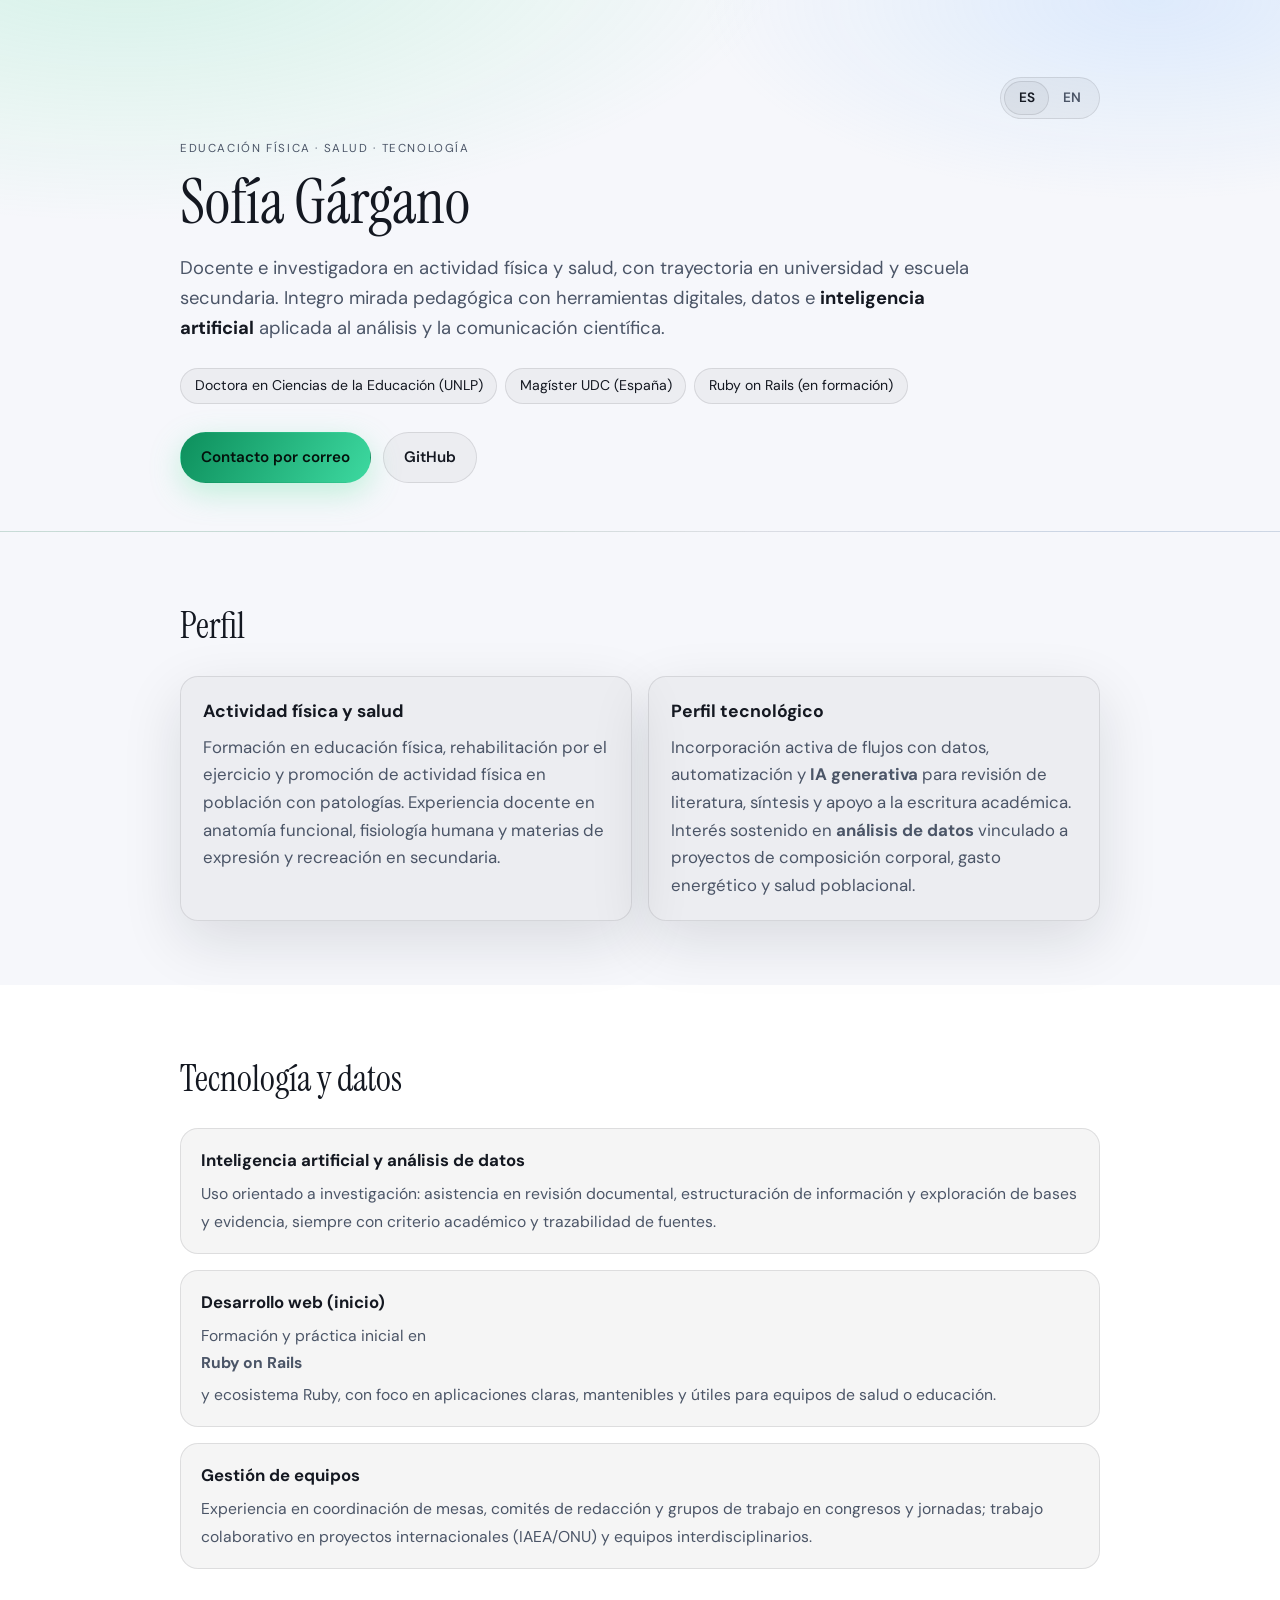
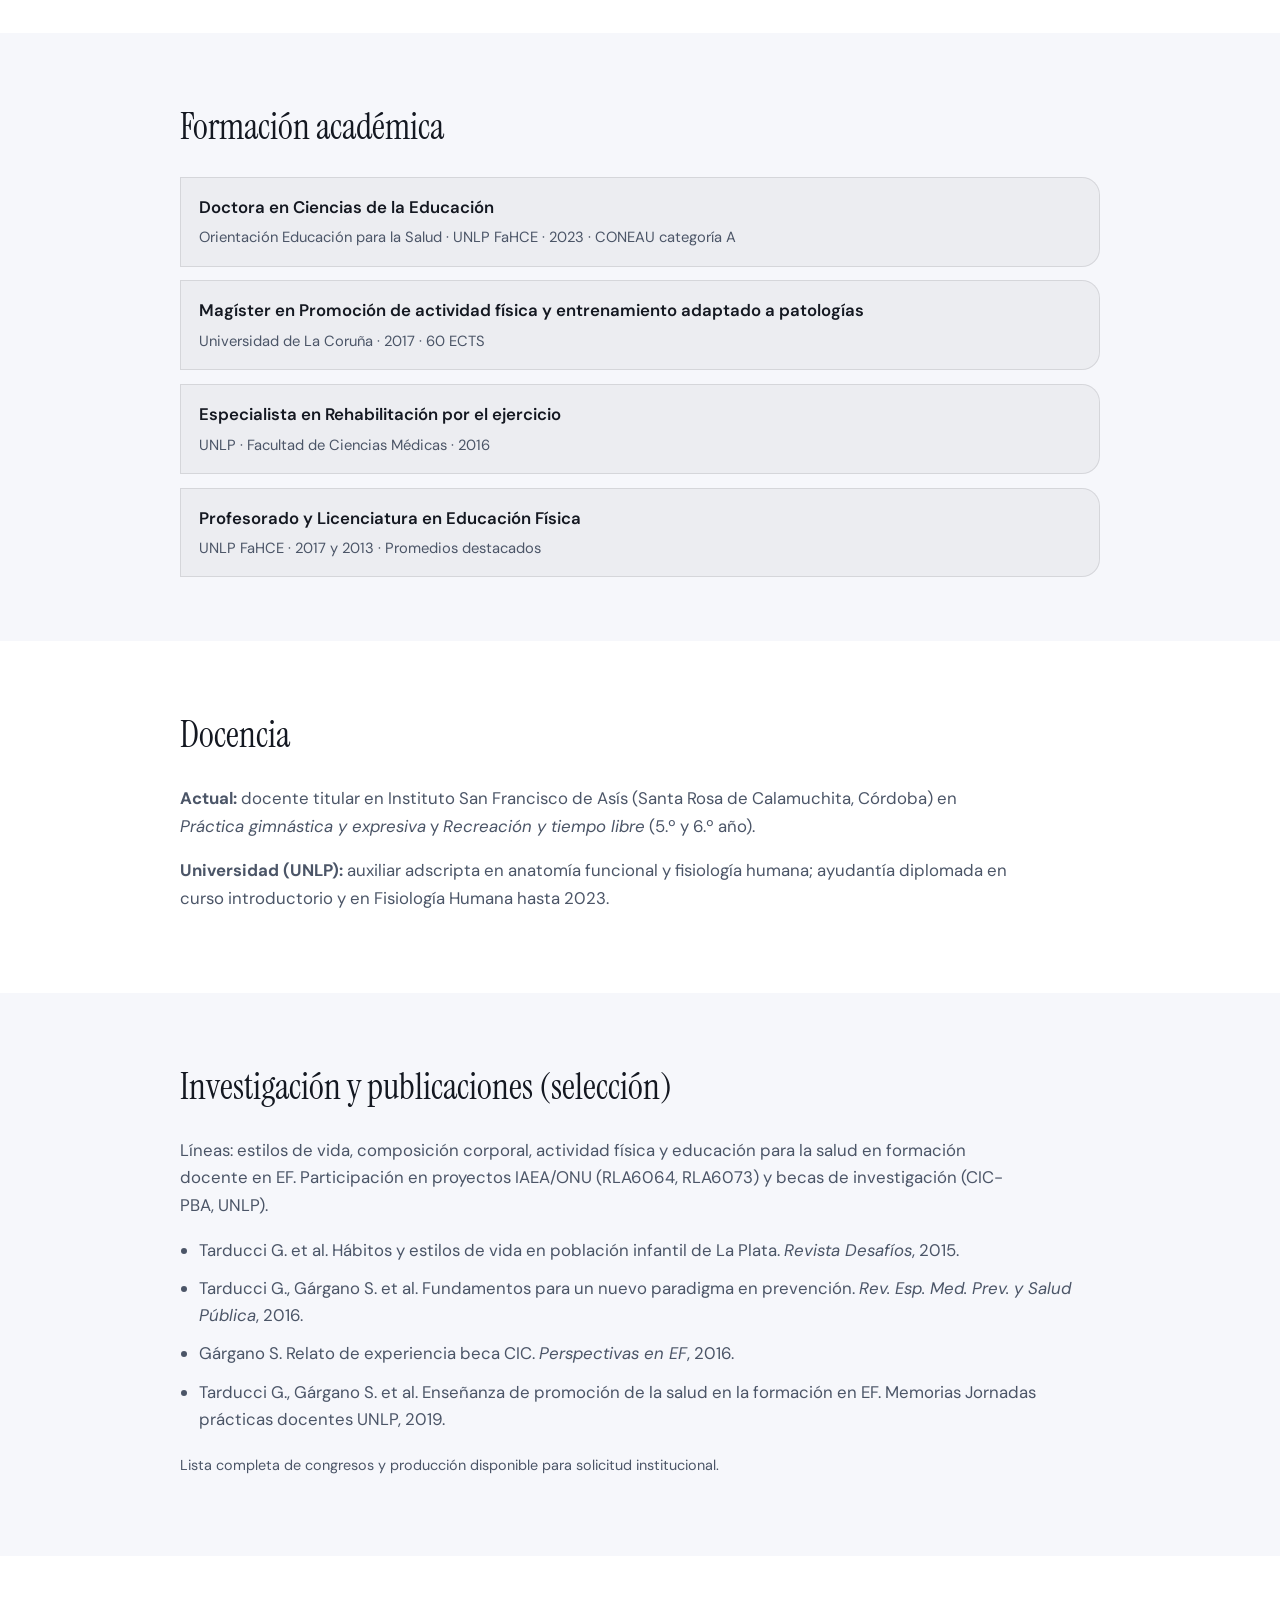
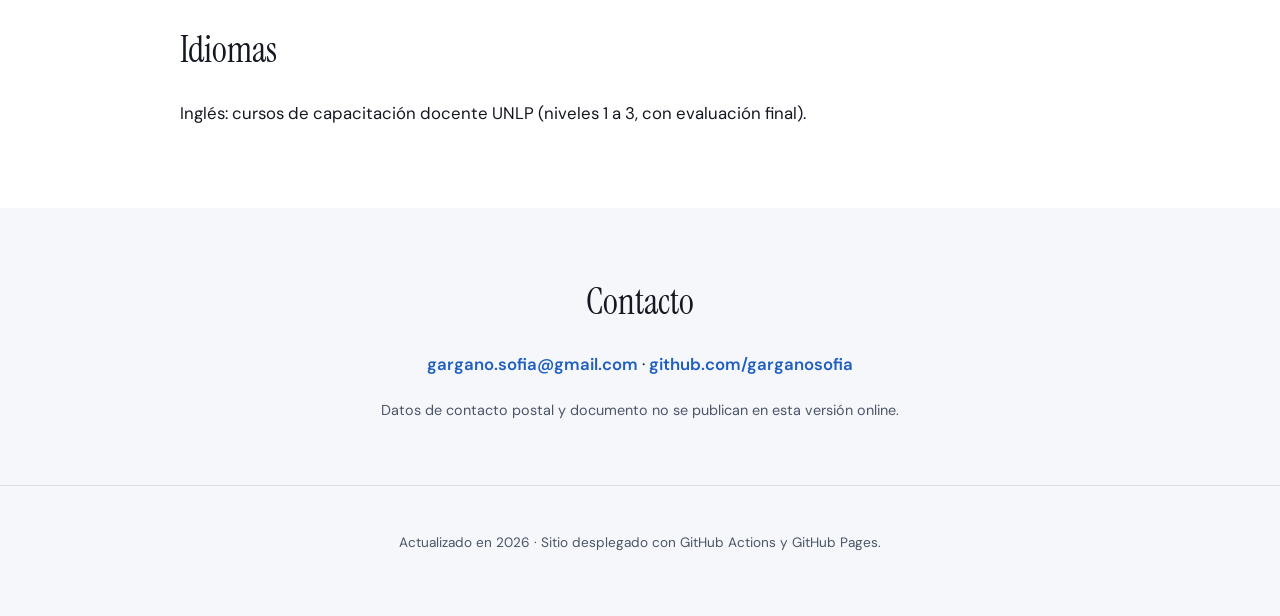
==== public/index.html @ da757313 "Add English page at /en/ and language switcher Made-with: Cursor" ====
<!DOCTYPE html>
<html lang="es">
<head>
  <meta charset="utf-8">
  <meta name="viewport" content="width=device-width, initial-scale=1">
  <meta name="description" content="Sofía Gárgano — Educación física, salud, investigación y perfil tecnológico.">
  <link rel="alternate" hreflang="es" href="https://garganosofia.github.io/sofia-gargano-cv/">
  <link rel="alternate" hreflang="en" href="https://garganosofia.github.io/sofia-gargano-cv/en/">
  <link rel="alternate" hreflang="x-default" href="https://garganosofia.github.io/sofia-gargano-cv/">
  <title>Sofía Gárgano | CV & perfil profesional</title>
  <link rel="preconnect" href="https://fonts.googleapis.com">
  <link rel="preconnect" href="https://fonts.gstatic.com" crossorigin>
  <link href="https://fonts.googleapis.com/css2?family=DM+Sans:ital,opsz,wght@0,9..40,400;0,9..40,500;0,9..40,600;0,9..40,700;1,9..40,400&family=Instrument+Serif:ital@0;1&display=swap" rel="stylesheet">
  <link rel="stylesheet" href="assets/styles.css">
</head>
<body>
  <a class="skip" href="#contenido">Ir al contenido</a>
  <header class="hero">
    <div class="hero__inner">
      <nav class="langnav" aria-label="Idioma">
        <ul class="langnav__list">
          <li><a href="./" aria-current="page">ES</a></li>
          <li><a href="en/" hreflang="en">EN</a></li>
        </ul>
      </nav>
      <p class="eyebrow">Educación física · Salud · Tecnología</p>
      <h1>Sofía Gárgano</h1>
      <p class="lede">
        Docente e investigadora en actividad física y salud, con trayectoria en universidad y escuela secundaria.
        Integro mirada pedagógica con herramientas digitales, datos e <strong>inteligencia artificial</strong> aplicada al análisis y la comunicación científica.
      </p>
      <ul class="chips">
        <li>Doctora en Ciencias de la Educación (UNLP)</li>
        <li>Magíster UDC (España)</li>
        <li>Ruby on Rails (en formación)</li>
      </ul>
      <div class="hero__actions">
        <a class="btn btn--primary" href="mailto:gargano.sofia@gmail.com">Contacto por correo</a>
        <a class="btn btn--ghost" href="https://github.com/garganosofia" rel="noopener noreferrer">GitHub</a>
      </div>
    </div>
  </header>

  <main id="contenido">
    <section class="section" aria-labelledby="perfil">
      <div class="section__inner">
        <h2 id="perfil">Perfil</h2>
        <div class="grid-2">
          <div class="card">
            <h3>Actividad física y salud</h3>
            <p>
              Formación en educación física, rehabilitación por el ejercicio y promoción de actividad física en población con patologías.
              Experiencia docente en anatomía funcional, fisiología humana y materias de expresión y recreación en secundaria.
            </p>
          </div>
          <div class="card">
            <h3>Perfil tecnológico</h3>
            <p>
              Incorporación activa de flujos con datos, automatización y <strong>IA generativa</strong> para revisión de literatura, síntesis y apoyo a la escritura académica.
              Interés sostenido en <strong>análisis de datos</strong> vinculado a proyectos de composición corporal, gasto energético y salud poblacional.
            </p>
          </div>
        </div>
      </div>
    </section>

    <section class="section section--alt" aria-labelledby="tech">
      <div class="section__inner">
        <h2 id="tech">Tecnología y datos</h2>
        <ul class="timeline">
          <li>
            <strong>Inteligencia artificial y análisis de datos</strong>
            <span>Uso orientado a investigación: asistencia en revisión documental, estructuración de información y exploración de bases y evidencia, siempre con criterio académico y trazabilidad de fuentes.</span>
          </li>
          <li>
            <strong>Desarrollo web (inicio)</strong>
            <span>Formación y práctica inicial en <strong>Ruby on Rails</strong> y ecosistema Ruby, con foco en aplicaciones claras, mantenibles y útiles para equipos de salud o educación.</span>
          </li>
          <li>
            <strong>Gestión de equipos</strong>
            <span>Experiencia en coordinación de mesas, comités de redacción y grupos de trabajo en congresos y jornadas; trabajo colaborativo en proyectos internacionales (IAEA/ONU) y equipos interdisciplinarios.</span>
          </li>
        </ul>
      </div>
    </section>

    <section class="section" aria-labelledby="formacion">
      <div class="section__inner">
        <h2 id="formacion">Formación académica</h2>
        <ol class="degrees">
          <li>
            <span class="degrees__title">Doctora en Ciencias de la Educación</span>
            <span class="degrees__meta">Orientación Educación para la Salud · UNLP FaHCE · 2023 · CONEAU categoría A</span>
          </li>
          <li>
            <span class="degrees__title">Magíster en Promoción de actividad física y entrenamiento adaptado a patologías</span>
            <span class="degrees__meta">Universidad de La Coruña · 2017 · 60 ECTS</span>
          </li>
          <li>
            <span class="degrees__title">Especialista en Rehabilitación por el ejercicio</span>
            <span class="degrees__meta">UNLP · Facultad de Ciencias Médicas · 2016</span>
          </li>
          <li>
            <span class="degrees__title">Profesorado y Licenciatura en Educación Física</span>
            <span class="degrees__meta">UNLP FaHCE · 2017 y 2013 · Promedios destacados</span>
          </li>
        </ol>
      </div>
    </section>

    <section class="section section--alt" aria-labelledby="docencia">
      <div class="section__inner">
        <h2 id="docencia">Docencia</h2>
        <p class="intro">
          <strong>Actual:</strong> docente titular en Instituto San Francisco de Asís (Santa Rosa de Calamuchita, Córdoba) en
          <em>Práctica gimnástica y expresiva</em> y <em>Recreación y tiempo libre</em> (5.º y 6.º año).
        </p>
        <p class="intro">
          <strong>Universidad (UNLP):</strong> auxiliar adscripta en anatomía funcional y fisiología humana; ayudantía diplomada en curso introductorio y en Fisiología Humana hasta 2023.
        </p>
      </div>
    </section>

    <section class="section" aria-labelledby="investigacion">
      <div class="section__inner">
        <h2 id="investigacion">Investigación y publicaciones (selección)</h2>
        <p class="intro">
          Líneas: estilos de vida, composición corporal, actividad física y educación para la salud en formación docente en EF.
          Participación en proyectos IAEA/ONU (RLA6064, RLA6073) y becas de investigación (CIC-PBA, UNLP).
        </p>
        <ul class="pubs">
          <li>Tarducci G. et al. Hábitos y estilos de vida en población infantil de La Plata. <em>Revista Desafíos</em>, 2015.</li>
          <li>Tarducci G., Gárgano S. et al. Fundamentos para un nuevo paradigma en prevención. <em>Rev. Esp. Med. Prev. y Salud Pública</em>, 2016.</li>
          <li>Gárgano S. Relato de experiencia beca CIC. <em>Perspectivas en EF</em>, 2016.</li>
          <li>Tarducci G., Gárgano S. et al. Enseñanza de promoción de la salud en la formación en EF. Memorias Jornadas prácticas docentes UNLP, 2019.</li>
        </ul>
        <p class="note">Lista completa de congresos y producción disponible para solicitud institucional.</p>
      </div>
    </section>

    <section class="section section--alt" aria-labelledby="idiomas">
      <div class="section__inner">
        <h2 id="idiomas">Idiomas</h2>
        <p>Inglés: cursos de capacitación docente UNLP (niveles 1 a 3, con evaluación final).</p>
      </div>
    </section>

    <section class="section section--contact" aria-labelledby="contacto">
      <div class="section__inner">
        <h2 id="contacto">Contacto</h2>
        <p>
          <a href="mailto:gargano.sofia@gmail.com">gargano.sofia@gmail.com</a>
          ·
          <a href="https://github.com/garganosofia" rel="noopener noreferrer">github.com/garganosofia</a>
        </p>
        <p class="note">Datos de contacto postal y documento no se publican en esta versión online.</p>
      </div>
    </section>
  </main>

  <footer class="footer">
    <p>Actualizado en 2026 · Sitio desplegado con GitHub Actions y GitHub Pages.</p>
  </footer>
</body>
</html>
---- public/assets/styles.css ----
:root {
  color-scheme: light dark;
  --bg: #0c0f14;
  --bg-alt: #121722;
  --surface: rgba(255, 255, 255, 0.06);
  --text: #e8ecf1;
  --muted: #a7b0bf;
  --accent: #5ee1a0;
  --accent-2: #7ab8ff;
  --border: rgba(255, 255, 255, 0.12);
  --shadow: 0 24px 80px rgba(0, 0, 0, 0.45);
  --radius: 18px;
  --max: 920px;
  font-family: "DM Sans", system-ui, sans-serif;
}

@media (prefers-color-scheme: light) {
  :root {
    --bg: #f6f7fb;
    --bg-alt: #ffffff;
    --surface: rgba(12, 15, 20, 0.04);
    --text: #141821;
    --muted: #4b5567;
    --accent: #0d8f5c;
    --accent-2: #1f5fbf;
    --border: rgba(12, 15, 20, 0.1);
    --shadow: 0 20px 60px rgba(20, 24, 33, 0.12);
  }
}

*,
*::before,
*::after {
  box-sizing: border-box;
}

body {
  margin: 0;
  background: var(--bg);
  color: var(--text);
  line-height: 1.65;
  font-size: 1.05rem;
}

.skip {
  position: absolute;
  left: -9999px;
  top: auto;
}

.skip:focus {
  left: 16px;
  top: 16px;
  padding: 8px 12px;
  background: var(--accent-2);
  color: #fff;
  border-radius: 8px;
  z-index: 10;
}

.hero {
  padding: clamp(2.5rem, 6vw, 5rem) 1.5rem 3rem;
  background:
    radial-gradient(1200px 500px at 10% -10%, rgba(94, 225, 160, 0.22), transparent 55%),
    radial-gradient(900px 400px at 90% 0%, rgba(122, 184, 255, 0.2), transparent 50%),
    var(--bg);
  border-bottom: 1px solid var(--border);
}

.hero__inner {
  max-width: var(--max);
  margin: 0 auto;
}

.langnav {
  display: flex;
  justify-content: flex-end;
  margin-bottom: 1.25rem;
}

.langnav__list {
  display: inline-flex;
  gap: 0;
  margin: 0;
  padding: 0.2rem;
  list-style: none;
  border-radius: 999px;
  border: 1px solid var(--border);
  background: var(--surface);
}

.langnav__list a {
  display: inline-block;
  padding: 0.35rem 0.9rem;
  border-radius: 999px;
  font-size: 0.85rem;
  font-weight: 600;
  text-decoration: none;
  color: var(--muted);
}

.langnav__list a[aria-current="page"] {
  background: var(--surface);
  color: var(--text);
  box-shadow: inset 0 0 0 1px var(--border);
}

.langnav__list a:hover {
  color: var(--text);
}

.eyebrow {
  text-transform: uppercase;
  letter-spacing: 0.14em;
  font-size: 0.72rem;
  color: var(--muted);
  margin: 0 0 0.75rem;
}

h1 {
  font-family: "Instrument Serif", Georgia, serif;
  font-size: clamp(2.6rem, 6vw, 3.8rem);
  font-weight: 400;
  margin: 0 0 1rem;
  line-height: 1.1;
}

.lede {
  font-size: 1.15rem;
  max-width: 62ch;
  color: var(--muted);
  margin: 0 0 1.5rem;
}

.lede strong {
  color: var(--text);
}

.chips {
  display: flex;
  flex-wrap: wrap;
  gap: 0.5rem;
  padding: 0;
  margin: 0 0 1.75rem;
  list-style: none;
}

.chips li {
  padding: 0.35rem 0.85rem;
  border-radius: 999px;
  border: 1px solid var(--border);
  background: var(--surface);
  font-size: 0.88rem;
}

.hero__actions {
  display: flex;
  flex-wrap: wrap;
  gap: 0.75rem;
}

.btn {
  display: inline-flex;
  align-items: center;
  justify-content: center;
  padding: 0.75rem 1.25rem;
  border-radius: 999px;
  font-weight: 600;
  text-decoration: none;
  font-size: 0.95rem;
  border: 1px solid transparent;
  transition: transform 0.15s ease, box-shadow 0.15s ease, background 0.15s ease;
}

.btn--primary {
  background: linear-gradient(120deg, var(--accent), #3dd9a0);
  color: #04120c;
  box-shadow: 0 10px 30px rgba(94, 225, 160, 0.35);
}

.btn--ghost {
  border-color: var(--border);
  color: var(--text);
  background: var(--surface);
}

.btn:hover {
  transform: translateY(-1px);
}

.section {
  padding: clamp(2.5rem, 5vw, 4rem) 1.5rem;
}

.section--alt {
  background: var(--bg-alt);
}

.section__inner {
  max-width: var(--max);
  margin: 0 auto;
}

.section--contact {
  text-align: center;
  padding-bottom: 3rem;
}

h2 {
  font-family: "Instrument Serif", Georgia, serif;
  font-weight: 400;
  font-size: clamp(1.75rem, 3vw, 2.25rem);
  margin: 0 0 1.25rem;
}

h3 {
  margin: 0 0 0.5rem;
  font-size: 1.1rem;
}

.grid-2 {
  display: grid;
  gap: 1rem;
}

@media (min-width: 720px) {
  .grid-2 {
    grid-template-columns: 1fr 1fr;
  }
}

.card {
  padding: 1.25rem 1.35rem;
  border-radius: var(--radius);
  border: 1px solid var(--border);
  background: var(--surface);
  box-shadow: var(--shadow);
}

.card p {
  margin: 0;
  color: var(--muted);
}

.timeline {
  list-style: none;
  padding: 0;
  margin: 0;
  display: grid;
  gap: 1rem;
}

.timeline li {
  padding: 1.1rem 1.25rem;
  border-radius: var(--radius);
  border: 1px solid var(--border);
  background: var(--surface);
}

.timeline strong {
  display: block;
  margin-bottom: 0.35rem;
}

.timeline span {
  color: var(--muted);
  font-size: 0.98rem;
}

.degrees {
  list-style: none;
  padding: 0;
  margin: 0;
  display: grid;
  gap: 0.85rem;
}

.degrees li {
  padding: 1rem 1.1rem;
  border-left: 3px solid var(--accent);
  border-radius: 0 var(--radius) var(--radius) 0;
  background: var(--surface);
  border: 1px solid var(--border);
}

.degrees__title {
  display: block;
  font-weight: 600;
}

.degrees__meta {
  display: block;
  color: var(--muted);
  font-size: 0.92rem;
  margin-top: 0.25rem;
}

.intro {
  color: var(--muted);
  max-width: 70ch;
}

.pubs {
  margin: 1rem 0 0;
  padding-left: 1.2rem;
  color: var(--muted);
}

.pubs li {
  margin-bottom: 0.65rem;
}

.note {
  font-size: 0.9rem;
  color: var(--muted);
  margin-top: 1.25rem;
}

.section--contact a {
  color: var(--accent-2);
  text-decoration: none;
  font-weight: 600;
}

.section--contact a:hover {
  text-decoration: underline;
}

.footer {
  padding: 2rem 1.5rem 3rem;
  text-align: center;
  font-size: 0.85rem;
  color: var(--muted);
  border-top: 1px solid var(--border);
}
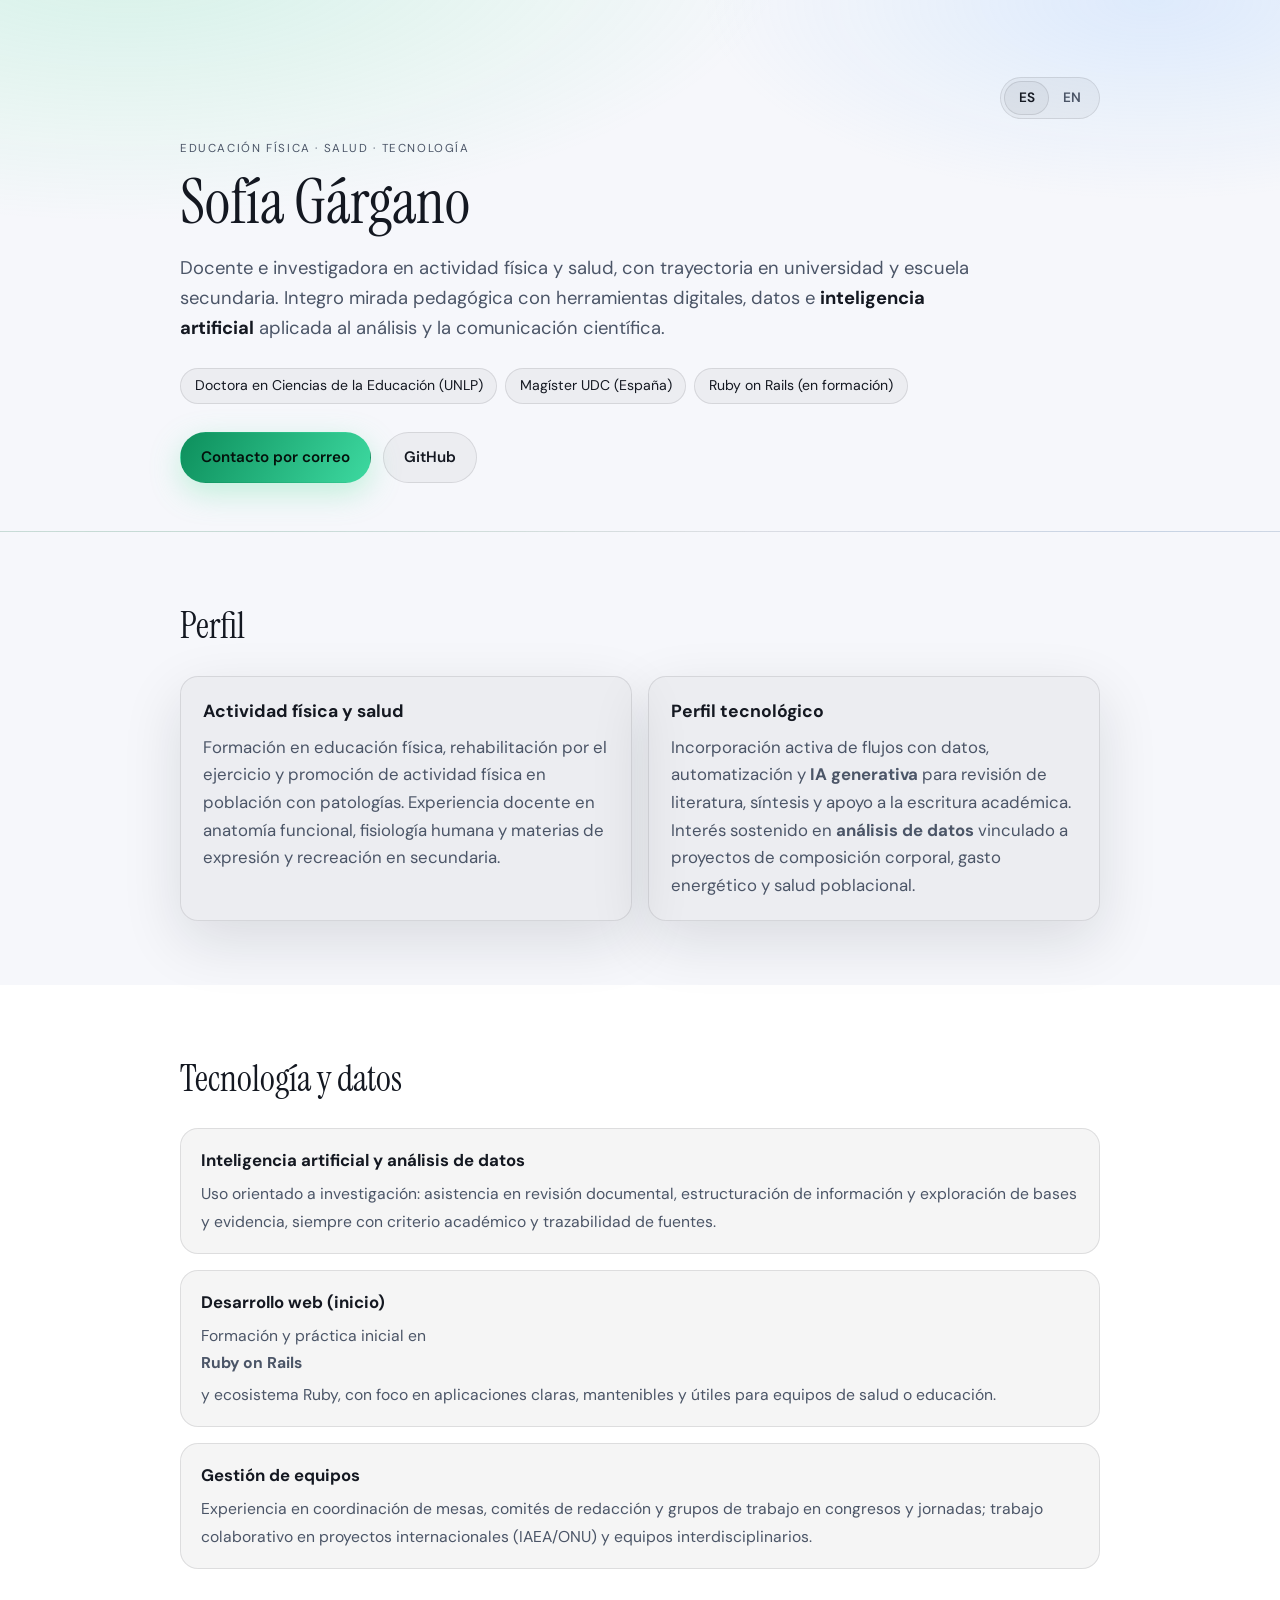
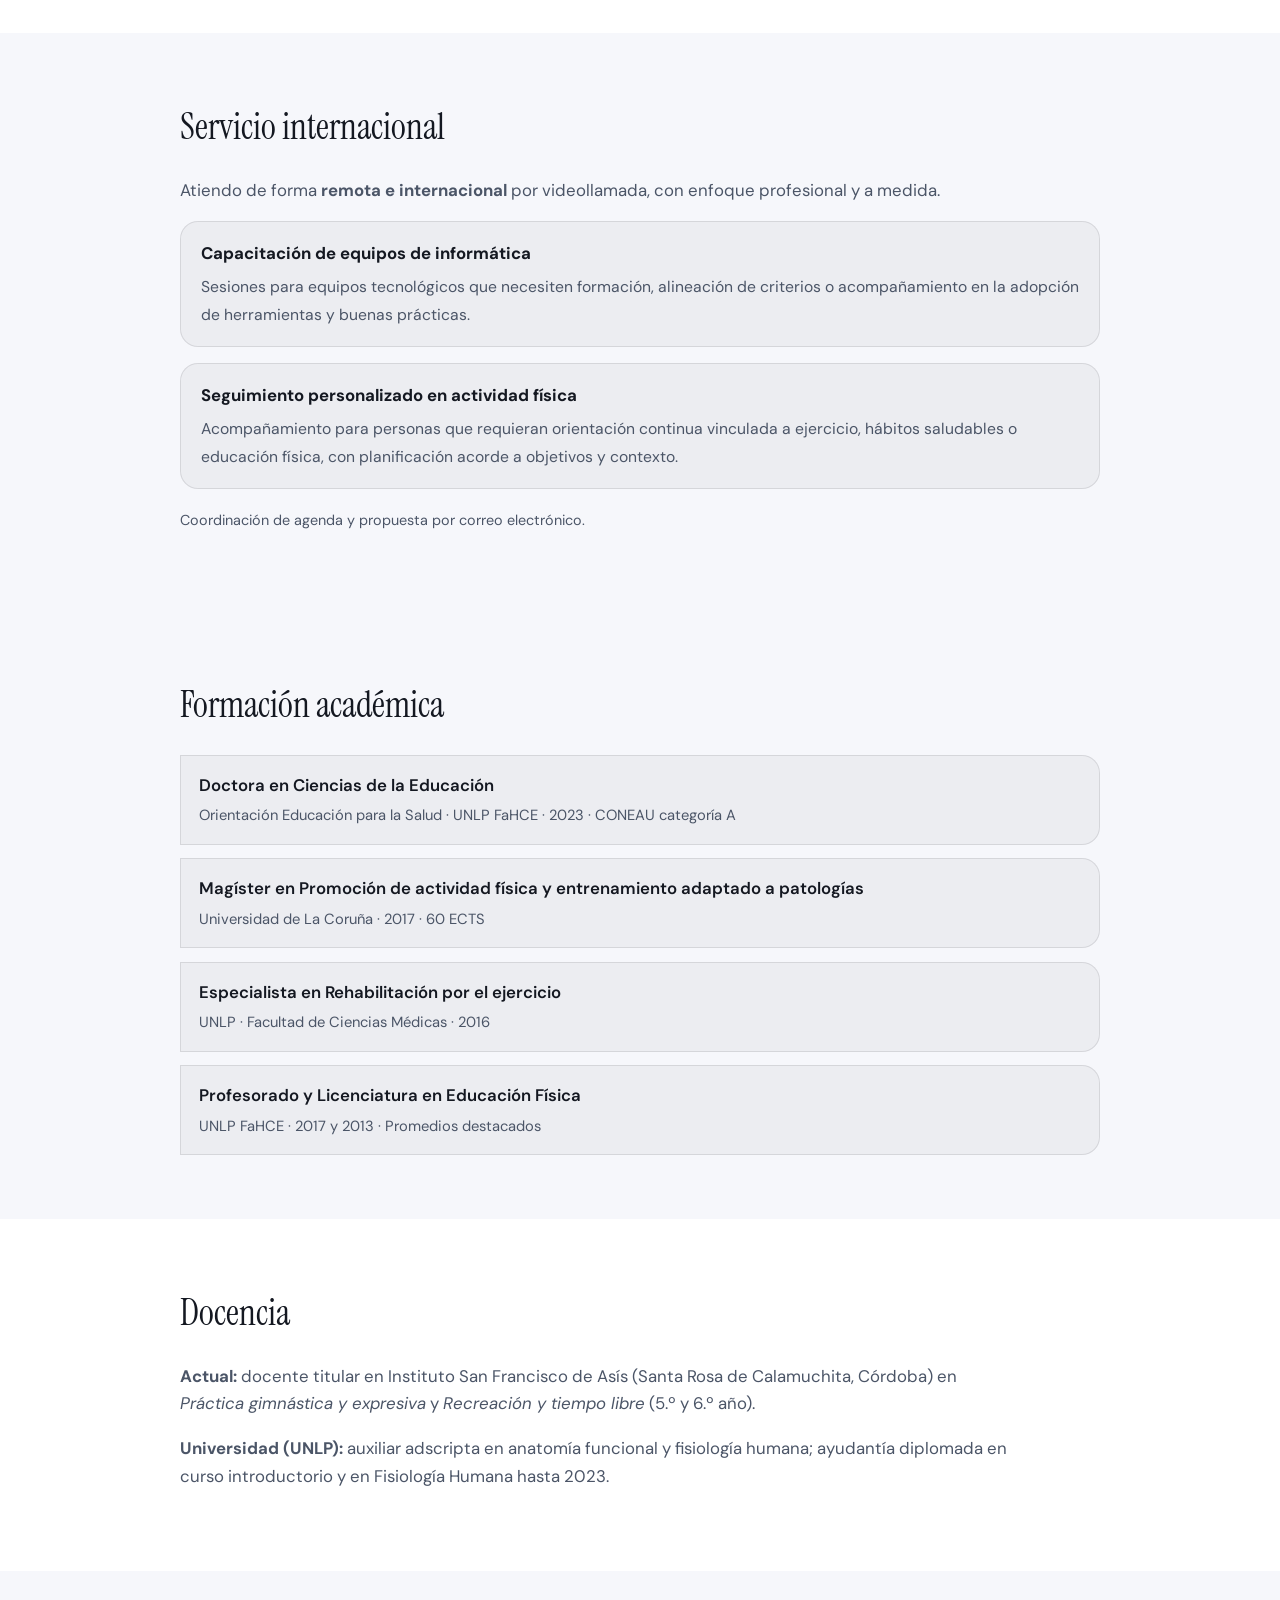
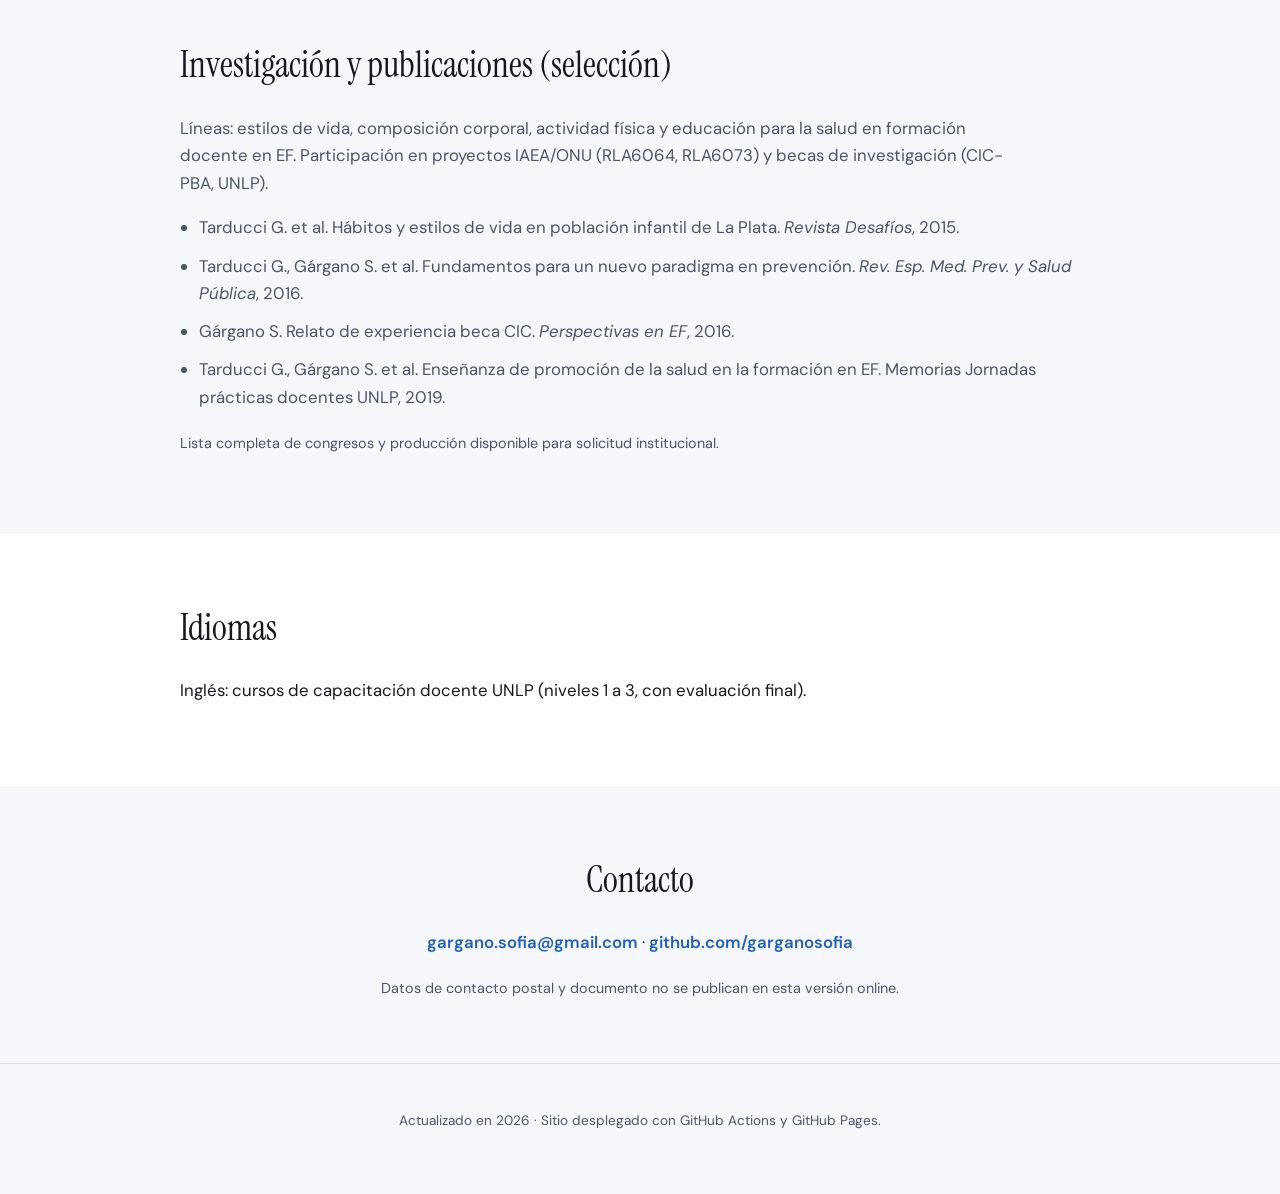
==== commit 5f3b41f0: "Add international video-call services for IT teams and physical activity Made-with: Cursor" ====
--- a/public/index.html
+++ b/public/index.html
@@ -84,6 +84,26 @@
       </div>
     </section>
 
+    <section class="section" aria-labelledby="servicios">
+      <div class="section__inner">
+        <h2 id="servicios">Servicio internacional</h2>
+        <p class="intro">
+          Atiendo de forma <strong>remota e internacional</strong> por videollamada, con enfoque profesional y a medida.
+        </p>
+        <ul class="timeline">
+          <li>
+            <strong>Capacitación de equipos de informática</strong>
+            <span>Sesiones para equipos tecnológicos que necesiten formación, alineación de criterios o acompañamiento en la adopción de herramientas y buenas prácticas.</span>
+          </li>
+          <li>
+            <strong>Seguimiento personalizado en actividad física</strong>
+            <span>Acompañamiento para personas que requieran orientación continua vinculada a ejercicio, hábitos saludables o educación física, con planificación acorde a objetivos y contexto.</span>
+          </li>
+        </ul>
+        <p class="note">Coordinación de agenda y propuesta por correo electrónico.</p>
+      </div>
+    </section>
+
     <section class="section" aria-labelledby="formacion">
       <div class="section__inner">
         <h2 id="formacion">Formación académica</h2>
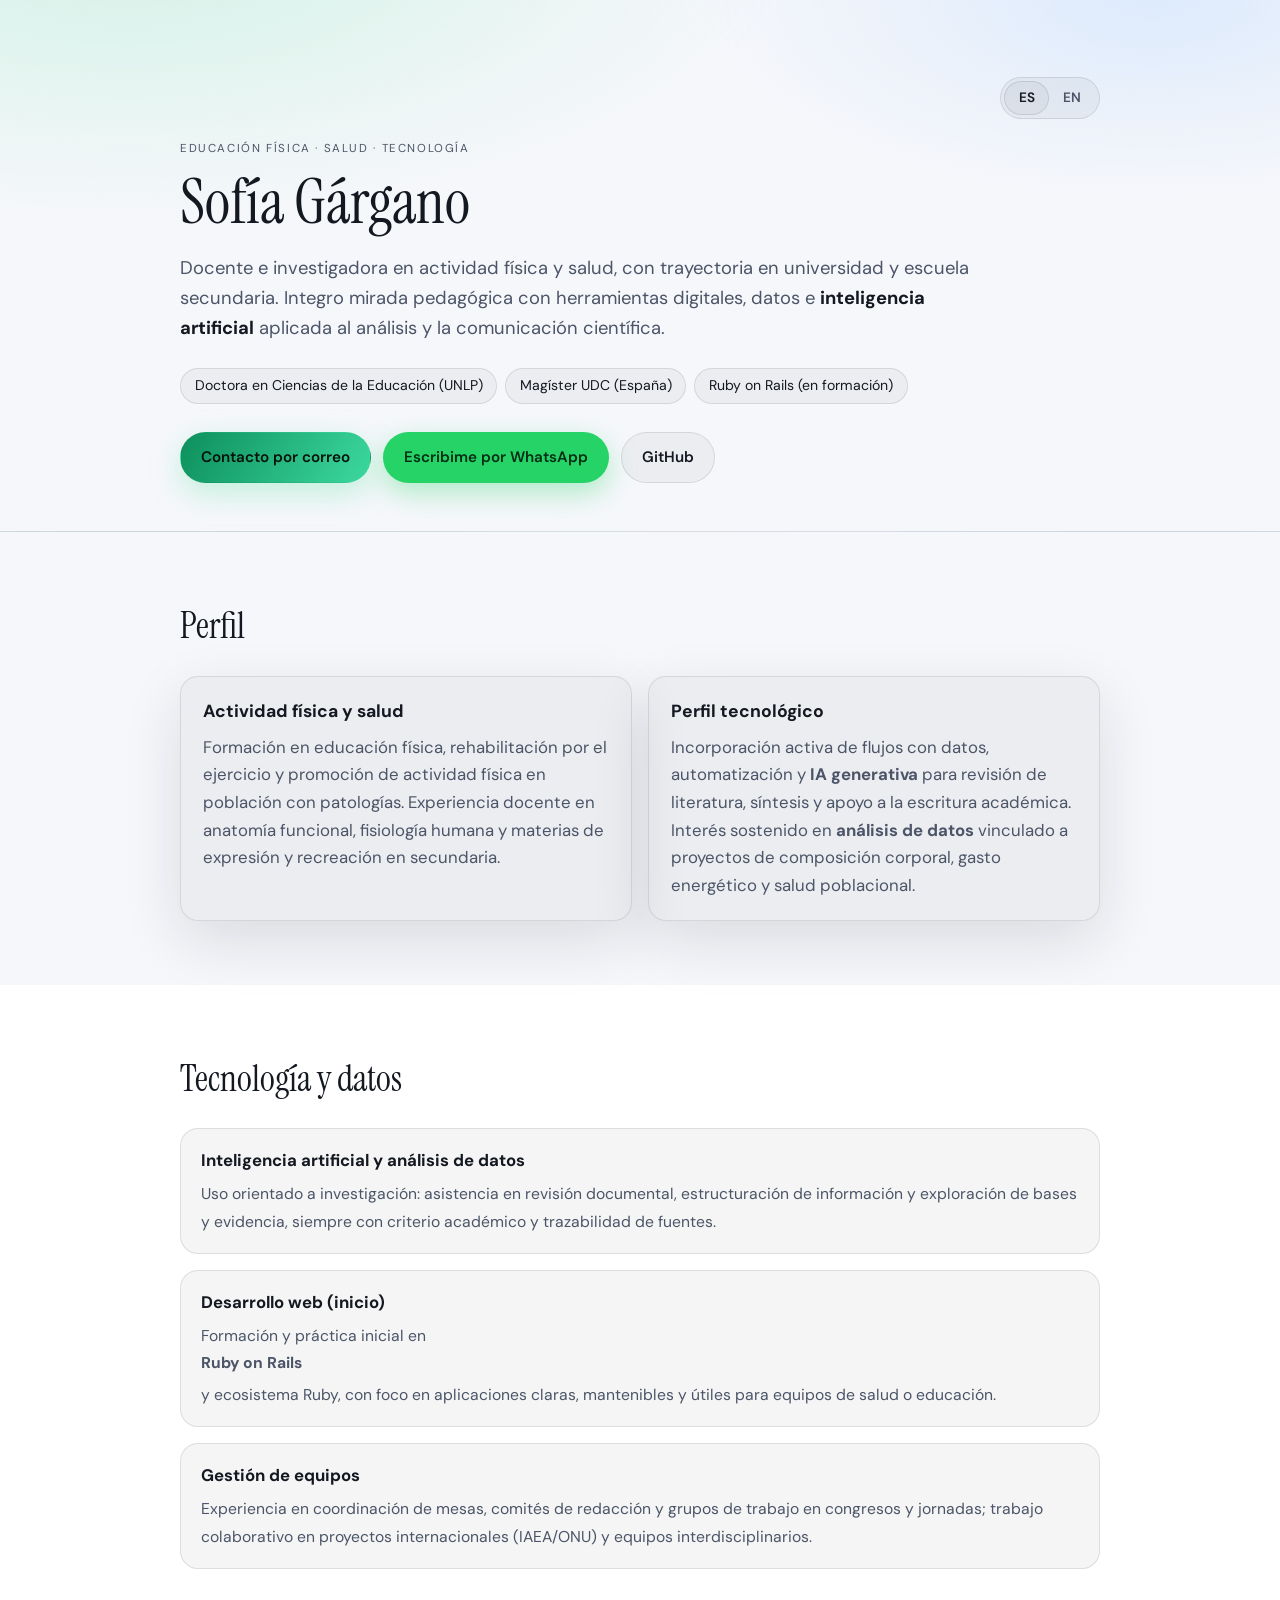
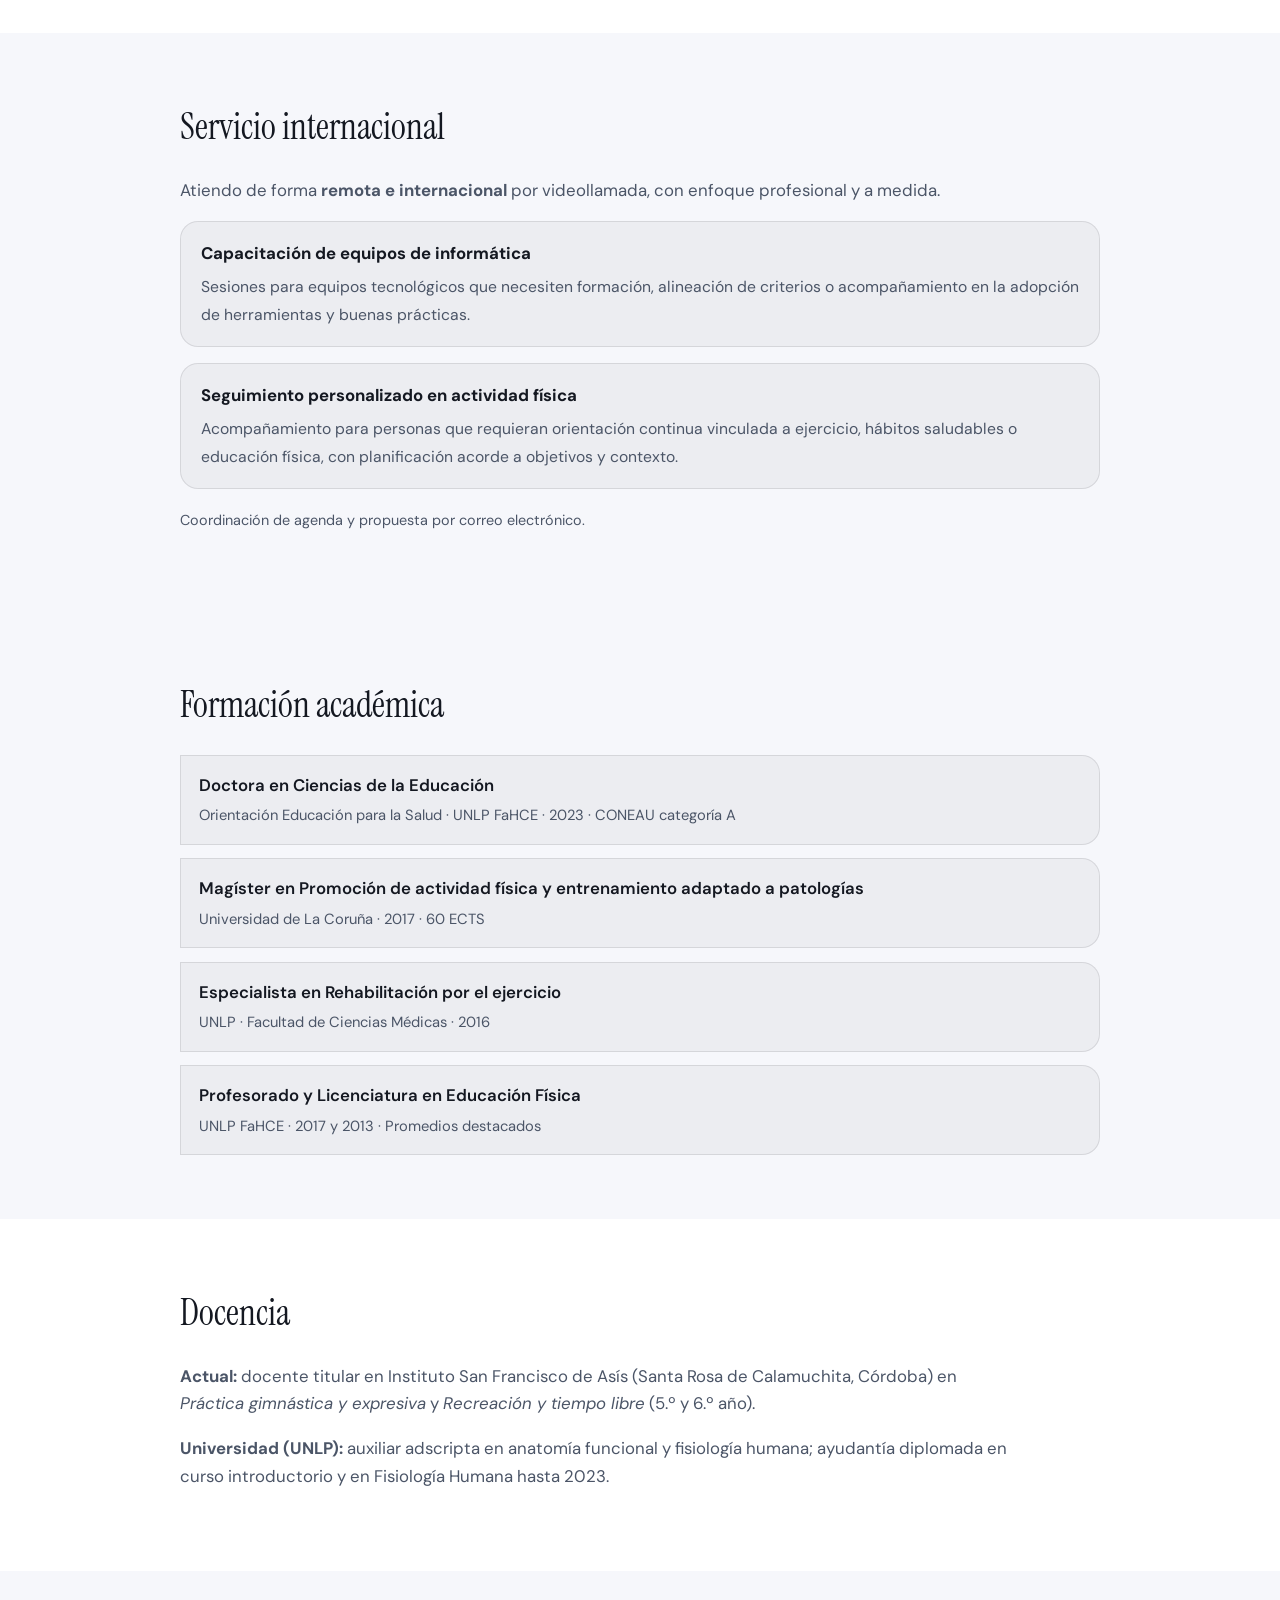
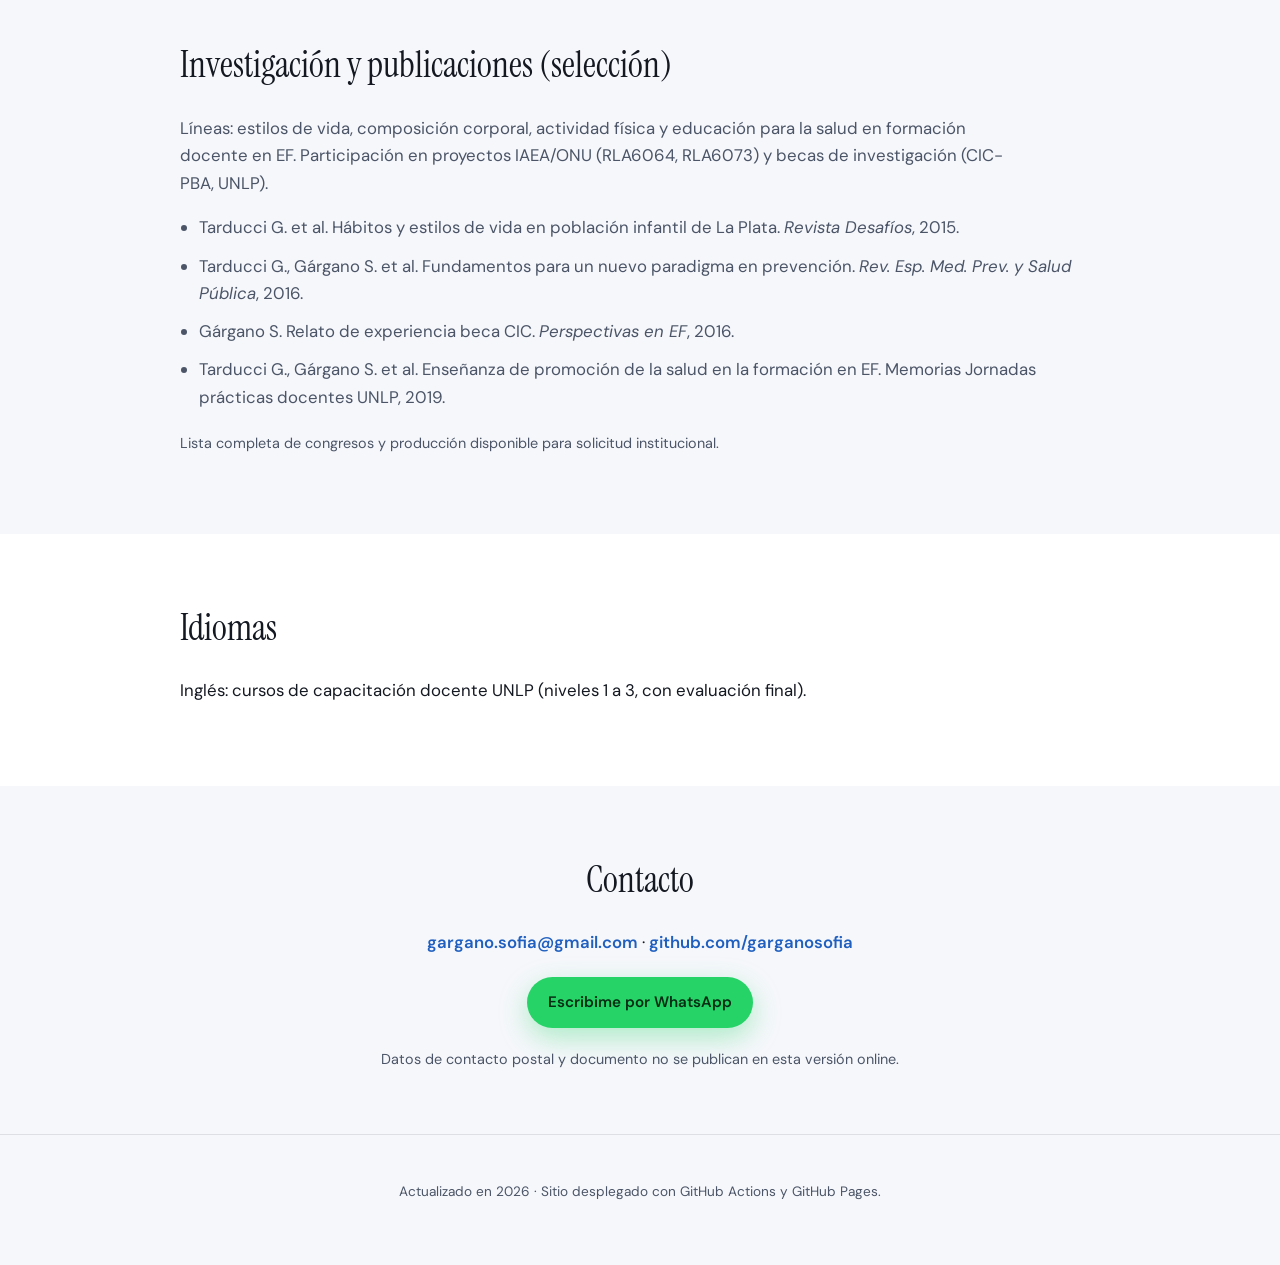
==== commit 69a56279: "Add WhatsApp contact buttons with prefilled message Made-with: Cursor" ====
--- a/public/index.html
+++ b/public/index.html
@@ -36,6 +36,7 @@
       </ul>
       <div class="hero__actions">
         <a class="btn btn--primary" href="mailto:gargano.sofia@gmail.com">Contacto por correo</a>
+        <a class="btn btn--whatsapp" href="https://wa.me/5492215571566?text=Hola%20Sof%C3%ADa%2C%20te%20escribo%20desde%20tu%20sitio%20web." rel="noopener noreferrer" target="_blank">Escribime por WhatsApp</a>
         <a class="btn btn--ghost" href="https://github.com/garganosofia" rel="noopener noreferrer">GitHub</a>
       </div>
     </div>
@@ -173,6 +174,9 @@
           ·
           <a href="https://github.com/garganosofia" rel="noopener noreferrer">github.com/garganosofia</a>
         </p>
+        <div class="contact-actions">
+          <a class="btn btn--whatsapp" href="https://wa.me/5492215571566?text=Hola%20Sof%C3%ADa%2C%20te%20escribo%20desde%20tu%20sitio%20web." rel="noopener noreferrer" target="_blank">Escribime por WhatsApp</a>
+        </div>
         <p class="note">Datos de contacto postal y documento no se publican en esta versión online.</p>
       </div>
     </section>
--- a/public/assets/styles.css
+++ b/public/assets/styles.css
@@ -184,6 +184,16 @@
   background: var(--surface);
 }
 
+.btn--whatsapp {
+  background: #25d366;
+  color: #062d14;
+  box-shadow: 0 10px 28px rgba(37, 211, 102, 0.35);
+}
+
+.btn--whatsapp:hover {
+  color: #041a0c;
+}
+
 .btn:hover {
   transform: translateY(-1px);
 }
@@ -204,6 +214,14 @@
 .section--contact {
   text-align: center;
   padding-bottom: 3rem;
+}
+
+.contact-actions {
+  display: flex;
+  flex-wrap: wrap;
+  justify-content: center;
+  gap: 0.75rem;
+  margin: 1.25rem 0 0;
 }
 
 h2 {
@@ -326,6 +344,18 @@
   text-decoration: underline;
 }
 
+.section--contact a.btn {
+  text-decoration: none;
+}
+
+.section--contact a.btn:hover {
+  text-decoration: none;
+}
+
+.section--contact a.btn--whatsapp {
+  color: #062d14;
+}
+
 .footer {
   padding: 2rem 1.5rem 3rem;
   text-align: center;
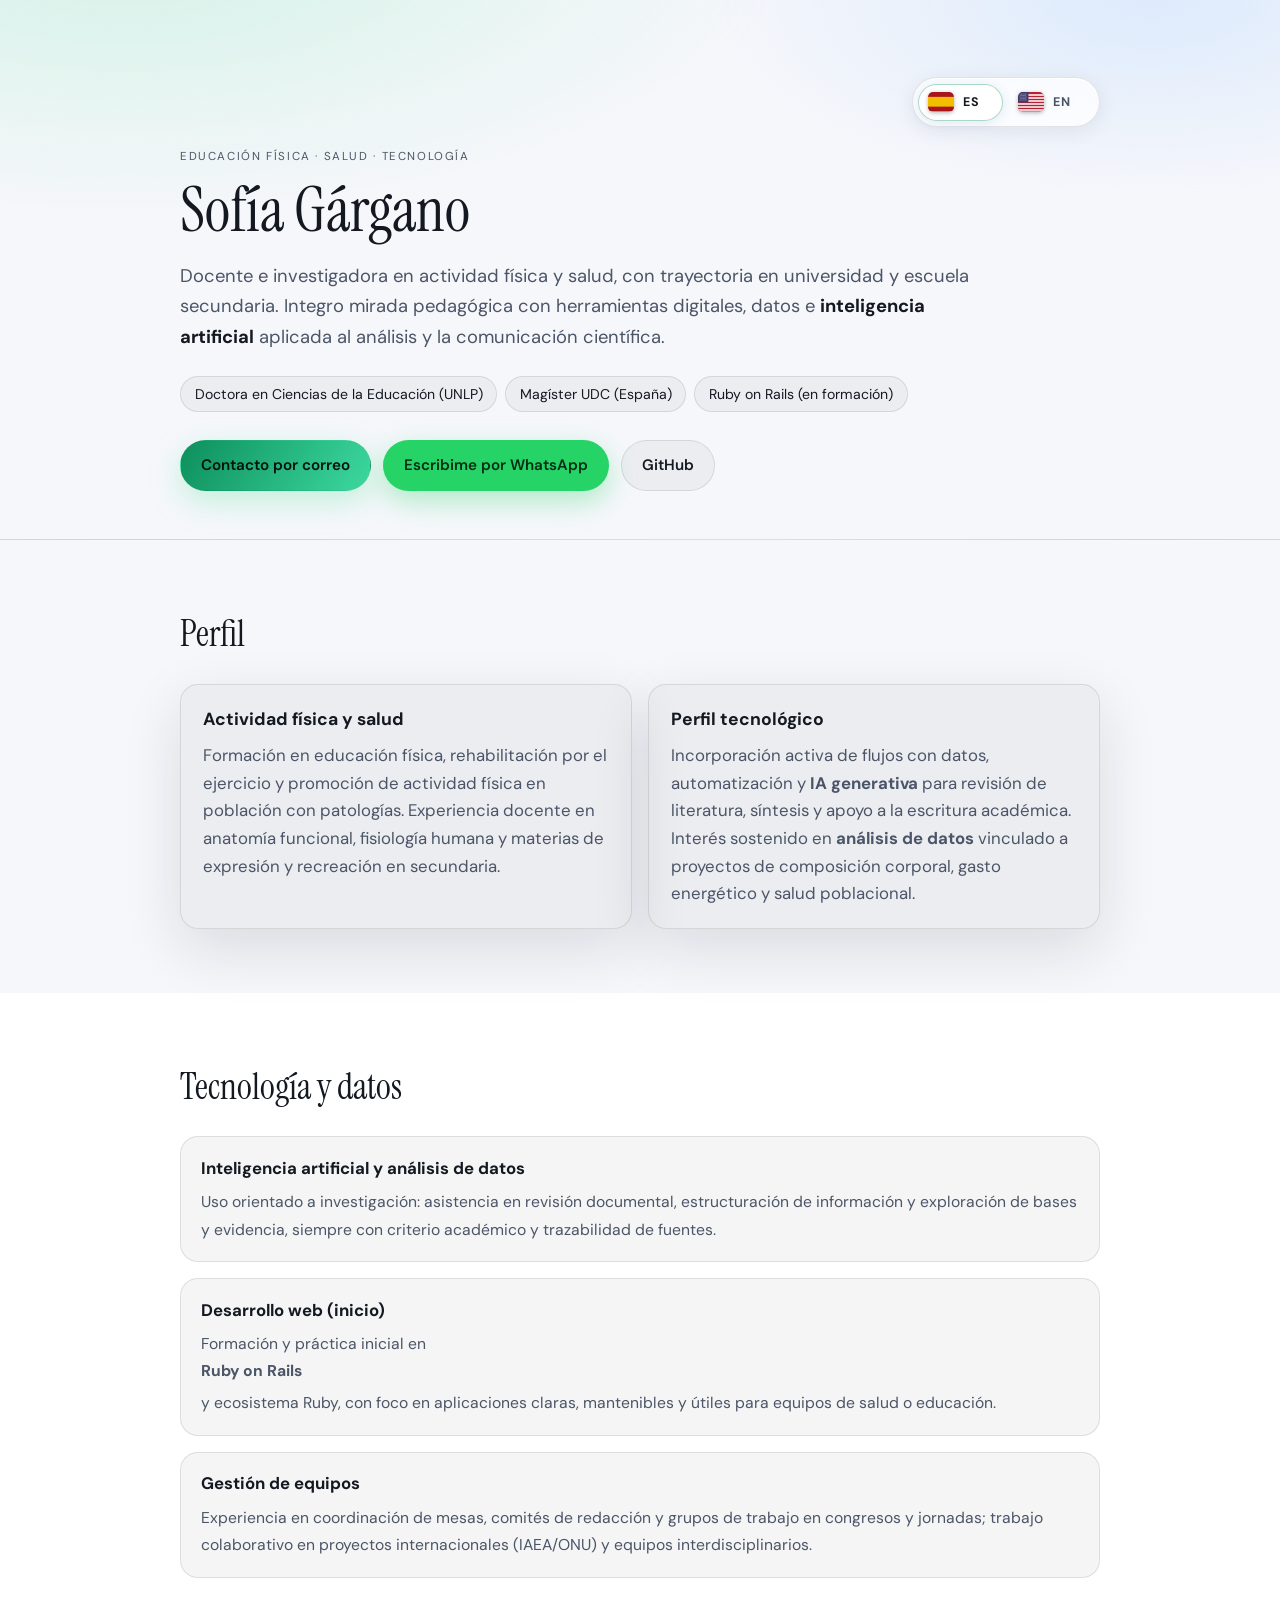
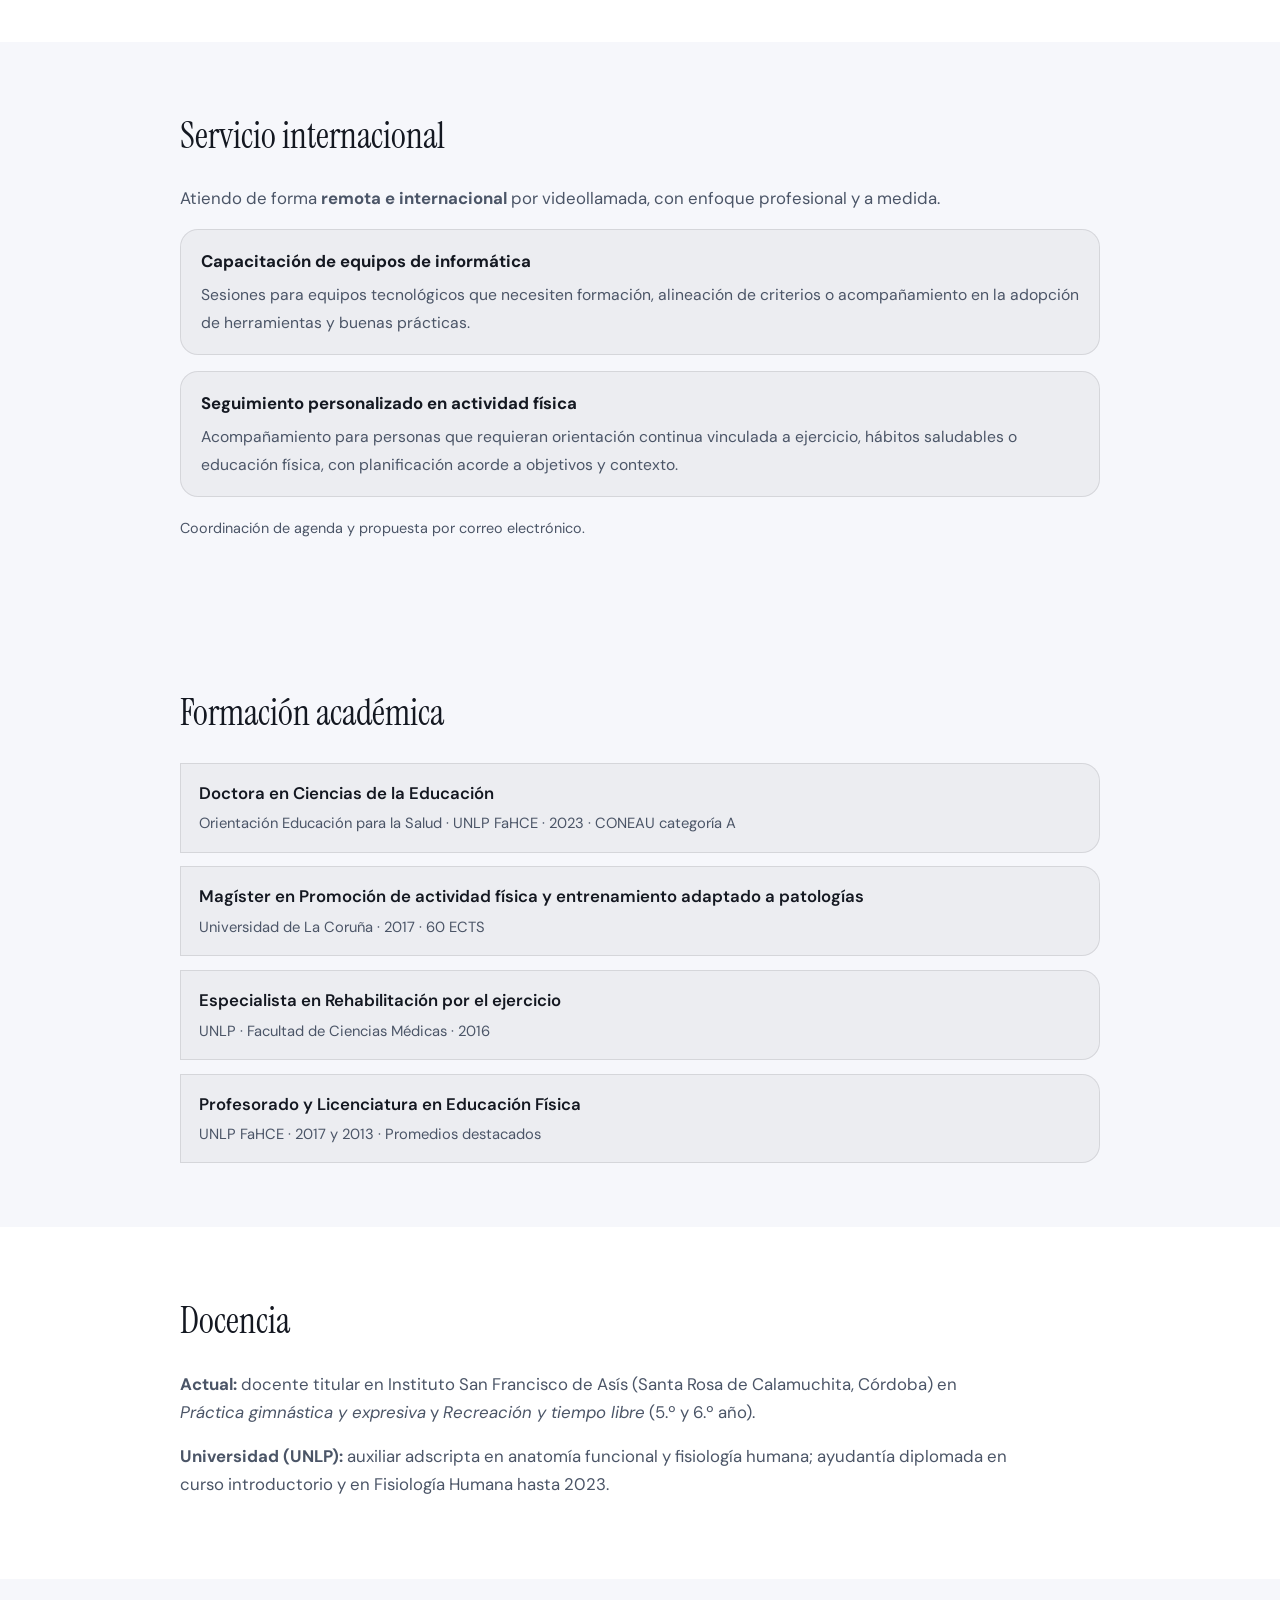
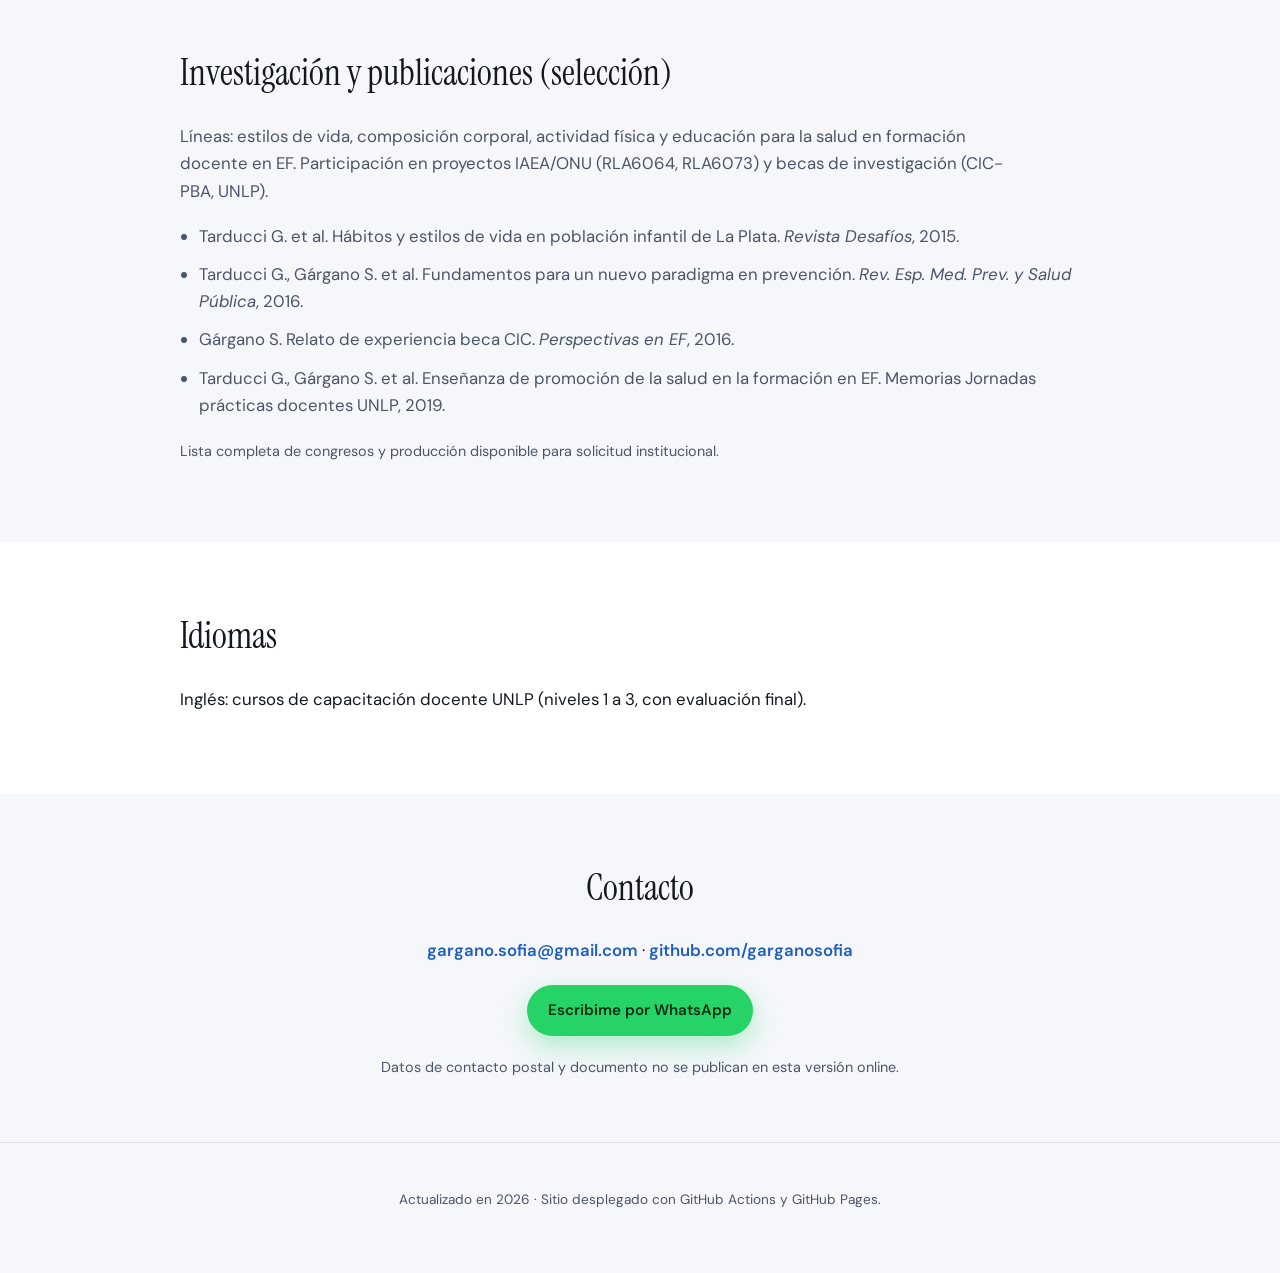
==== commit 3a71fc03: "Modern language switcher with SVG flags and glass style Made-with: Cursor" ====
--- a/public/index.html
+++ b/public/index.html
@@ -18,10 +18,34 @@
   <header class="hero">
     <div class="hero__inner">
       <nav class="langnav" aria-label="Idioma">
-        <ul class="langnav__list">
-          <li><a href="./" aria-current="page">ES</a></li>
-          <li><a href="en/" hreflang="en">EN</a></li>
-        </ul>
+        <div class="langnav__track">
+          <a class="langnav__opt" href="./" hreflang="es" aria-current="page" aria-label="Ver en español">
+            <span class="langnav__flag" aria-hidden="true">
+              <svg width="24" height="18" viewBox="0 0 24 18" xmlns="http://www.w3.org/2000/svg" focusable="false">
+                <rect width="24" height="18" fill="#AA151B" rx="1"/>
+                <rect y="4.5" width="24" height="9" fill="#F1BF00"/>
+              </svg>
+            </span>
+            <span class="langnav__code">ES</span>
+          </a>
+          <a class="langnav__opt" href="en/" hreflang="en" aria-label="Switch to English">
+            <span class="langnav__flag" aria-hidden="true">
+              <svg width="24" height="18" viewBox="0 0 24 18" xmlns="http://www.w3.org/2000/svg" focusable="false">
+                <rect width="24" height="18" fill="#B22234" rx="1"/>
+                <path fill="#fff" d="M0 2.08h24v1.38H0zm0 2.77h24v1.38H0zm0 2.76h24v1.38H0zm0 2.77h24v1.38H0zm0 2.76h24v1.38H0zm0 2.77h24v1.38H0z"/>
+                <rect width="9.6" height="9.66" fill="#3C3B6E"/>
+                <g fill="#fff">
+                  <circle cx="1.85" cy="1.85" r="0.42"/><circle cx="3.7" cy="1.85" r="0.42"/><circle cx="5.55" cy="1.85" r="0.42"/><circle cx="7.4" cy="1.85" r="0.42"/>
+                  <circle cx="2.78" cy="3.22" r="0.42"/><circle cx="4.63" cy="3.22" r="0.42"/><circle cx="6.48" cy="3.22" r="0.42"/>
+                  <circle cx="1.85" cy="4.58" r="0.42"/><circle cx="3.7" cy="4.58" r="0.42"/><circle cx="5.55" cy="4.58" r="0.42"/><circle cx="7.4" cy="4.58" r="0.42"/>
+                  <circle cx="2.78" cy="5.95" r="0.42"/><circle cx="4.63" cy="5.95" r="0.42"/><circle cx="6.48" cy="5.95" r="0.42"/>
+                  <circle cx="1.85" cy="7.32" r="0.42"/><circle cx="3.7" cy="7.32" r="0.42"/><circle cx="5.55" cy="7.32" r="0.42"/><circle cx="7.4" cy="7.32" r="0.42"/>
+                </g>
+              </svg>
+            </span>
+            <span class="langnav__code">EN</span>
+          </a>
+        </div>
       </nav>
       <p class="eyebrow">Educación física · Salud · Tecnología</p>
       <h1>Sofía Gárgano</h1>
--- a/public/assets/styles.css
+++ b/public/assets/styles.css
@@ -78,35 +78,107 @@
   margin-bottom: 1.25rem;
 }
 
-.langnav__list {
+.langnav__track {
   display: inline-flex;
-  gap: 0;
-  margin: 0;
-  padding: 0.2rem;
-  list-style: none;
+  align-items: center;
+  gap: 0.35rem;
+  padding: 0.35rem;
   border-radius: 999px;
   border: 1px solid var(--border);
-  background: var(--surface);
-}
-
-.langnav__list a {
-  display: inline-block;
-  padding: 0.35rem 0.9rem;
+  background: color-mix(in srgb, var(--surface) 88%, transparent);
+  backdrop-filter: blur(14px);
+  -webkit-backdrop-filter: blur(14px);
+  box-shadow:
+    0 4px 24px rgba(0, 0, 0, 0.18),
+    inset 0 1px 0 rgba(255, 255, 255, 0.06);
+}
+
+.langnav__opt {
+  display: inline-flex;
+  align-items: center;
+  gap: 0.55rem;
+  padding: 0.45rem 0.95rem 0.45rem 0.55rem;
   border-radius: 999px;
-  font-size: 0.85rem;
-  font-weight: 600;
+  font-size: 0.78rem;
+  font-weight: 700;
+  letter-spacing: 0.06em;
   text-decoration: none;
   color: var(--muted);
-}
-
-.langnav__list a[aria-current="page"] {
-  background: var(--surface);
+  border: 1px solid transparent;
+  transition:
+    color 0.2s ease,
+    background 0.2s ease,
+    border-color 0.2s ease,
+    box-shadow 0.2s ease,
+    transform 0.15s ease;
+}
+
+.langnav__flag {
+  display: flex;
+  align-items: center;
+  justify-content: center;
+  line-height: 0;
+  border-radius: 5px;
+  overflow: hidden;
+  box-shadow: 0 1px 4px rgba(0, 0, 0, 0.28);
+  flex-shrink: 0;
+}
+
+.langnav__flag svg {
+  display: block;
+  width: 26px;
+  height: auto;
+  aspect-ratio: 4 / 3;
+}
+
+.langnav__code {
+  min-width: 1.5rem;
+}
+
+.langnav__opt:hover {
   color: var(--text);
-  box-shadow: inset 0 0 0 1px var(--border);
-}
-
-.langnav__list a:hover {
+  background: rgba(255, 255, 255, 0.05);
+}
+
+.langnav__opt:focus-visible {
+  outline: 2px solid var(--accent-2);
+  outline-offset: 3px;
+}
+
+.langnav__opt[aria-current="page"] {
   color: var(--text);
+  background: color-mix(in srgb, var(--accent) 22%, var(--surface));
+  border-color: color-mix(in srgb, var(--accent) 45%, transparent);
+  box-shadow:
+    0 2px 14px color-mix(in srgb, var(--accent) 25%, transparent),
+    inset 0 1px 0 rgba(255, 255, 255, 0.08);
+}
+
+.langnav__opt[aria-current="page"]:hover {
+  transform: none;
+}
+
+.langnav__opt:active:not([aria-current="page"]) {
+  transform: scale(0.97);
+}
+
+@media (prefers-color-scheme: light) {
+  .langnav__track {
+    background: rgba(255, 255, 255, 0.72);
+    box-shadow:
+      0 4px 20px rgba(20, 24, 33, 0.08),
+      inset 0 1px 0 #fff;
+  }
+
+  .langnav__opt[aria-current="page"] {
+    background: rgba(255, 255, 255, 0.95);
+    border-color: color-mix(in srgb, var(--accent) 35%, transparent);
+    box-shadow: 0 2px 12px rgba(31, 95, 191, 0.12);
+  }
+
+  .langnav__opt:hover {
+    background: rgba(255, 255, 255, 0.55);
+  }
 }
 
 .eyebrow {
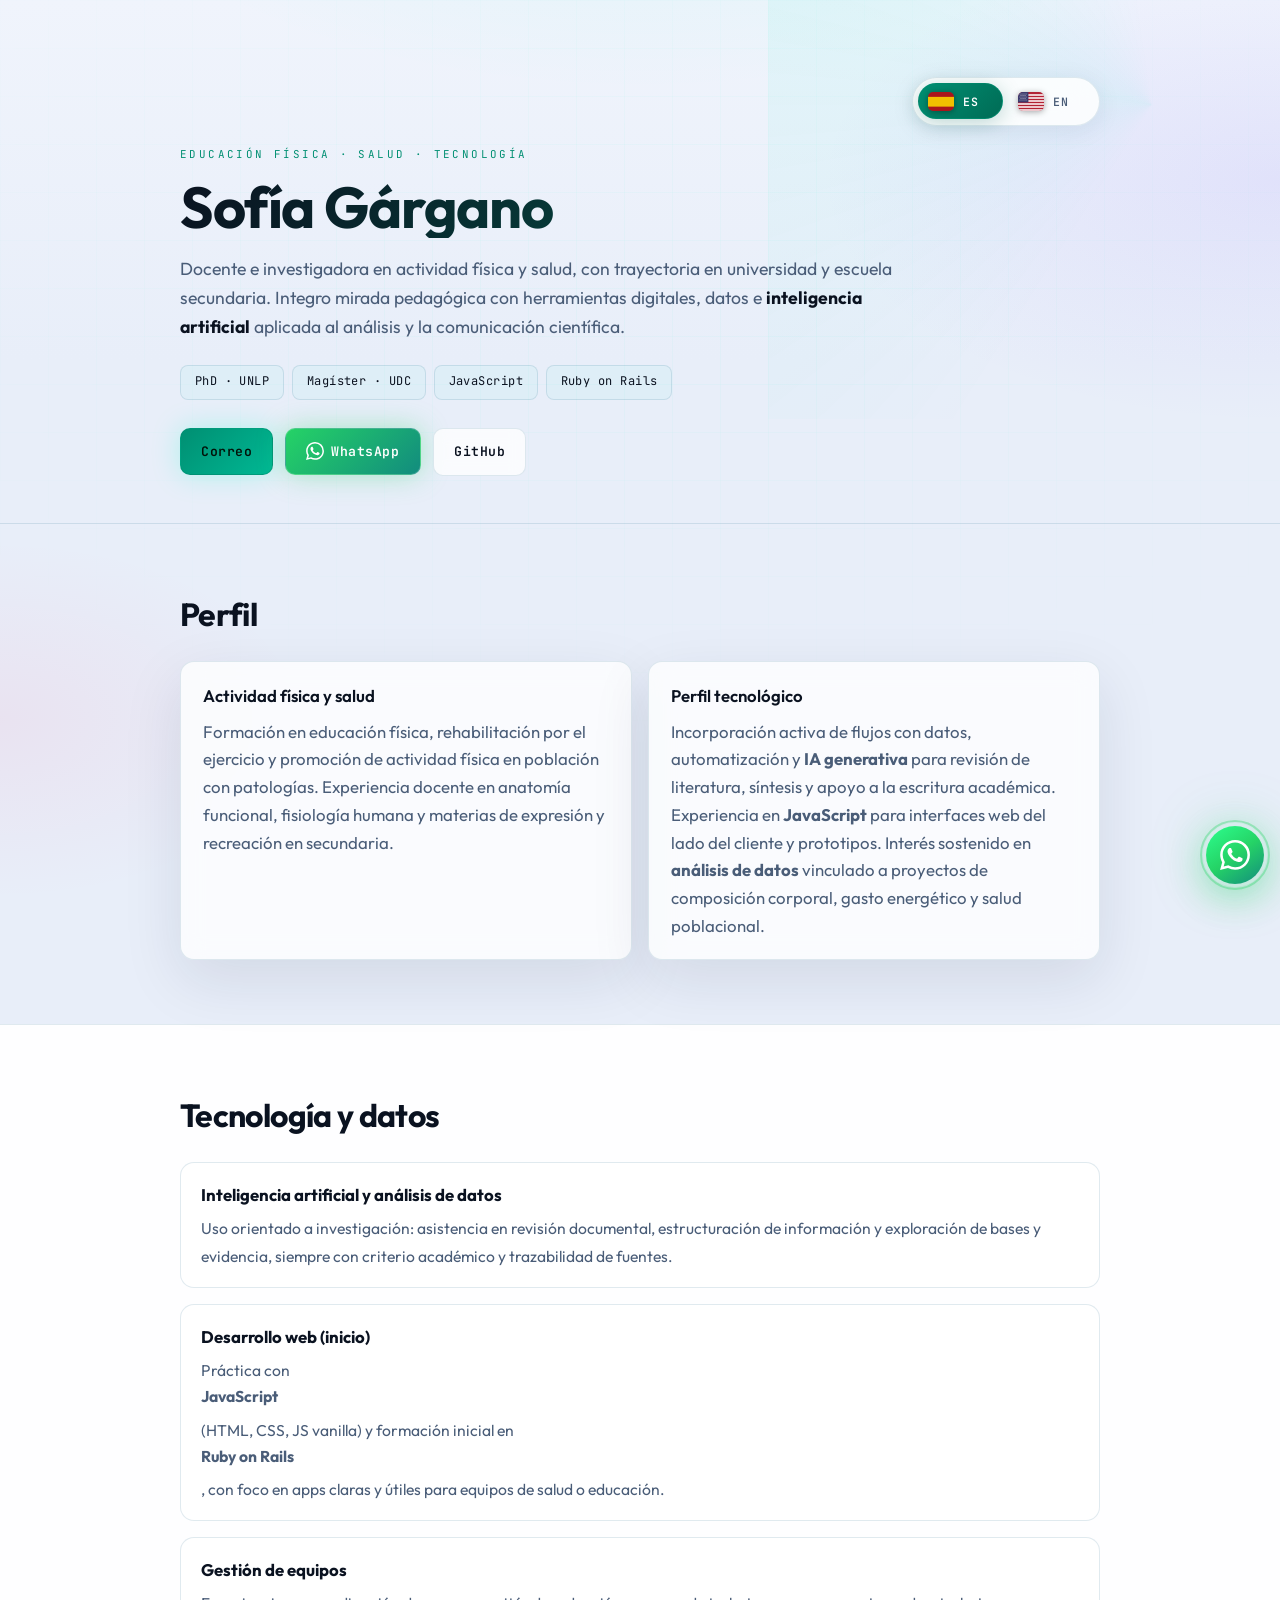
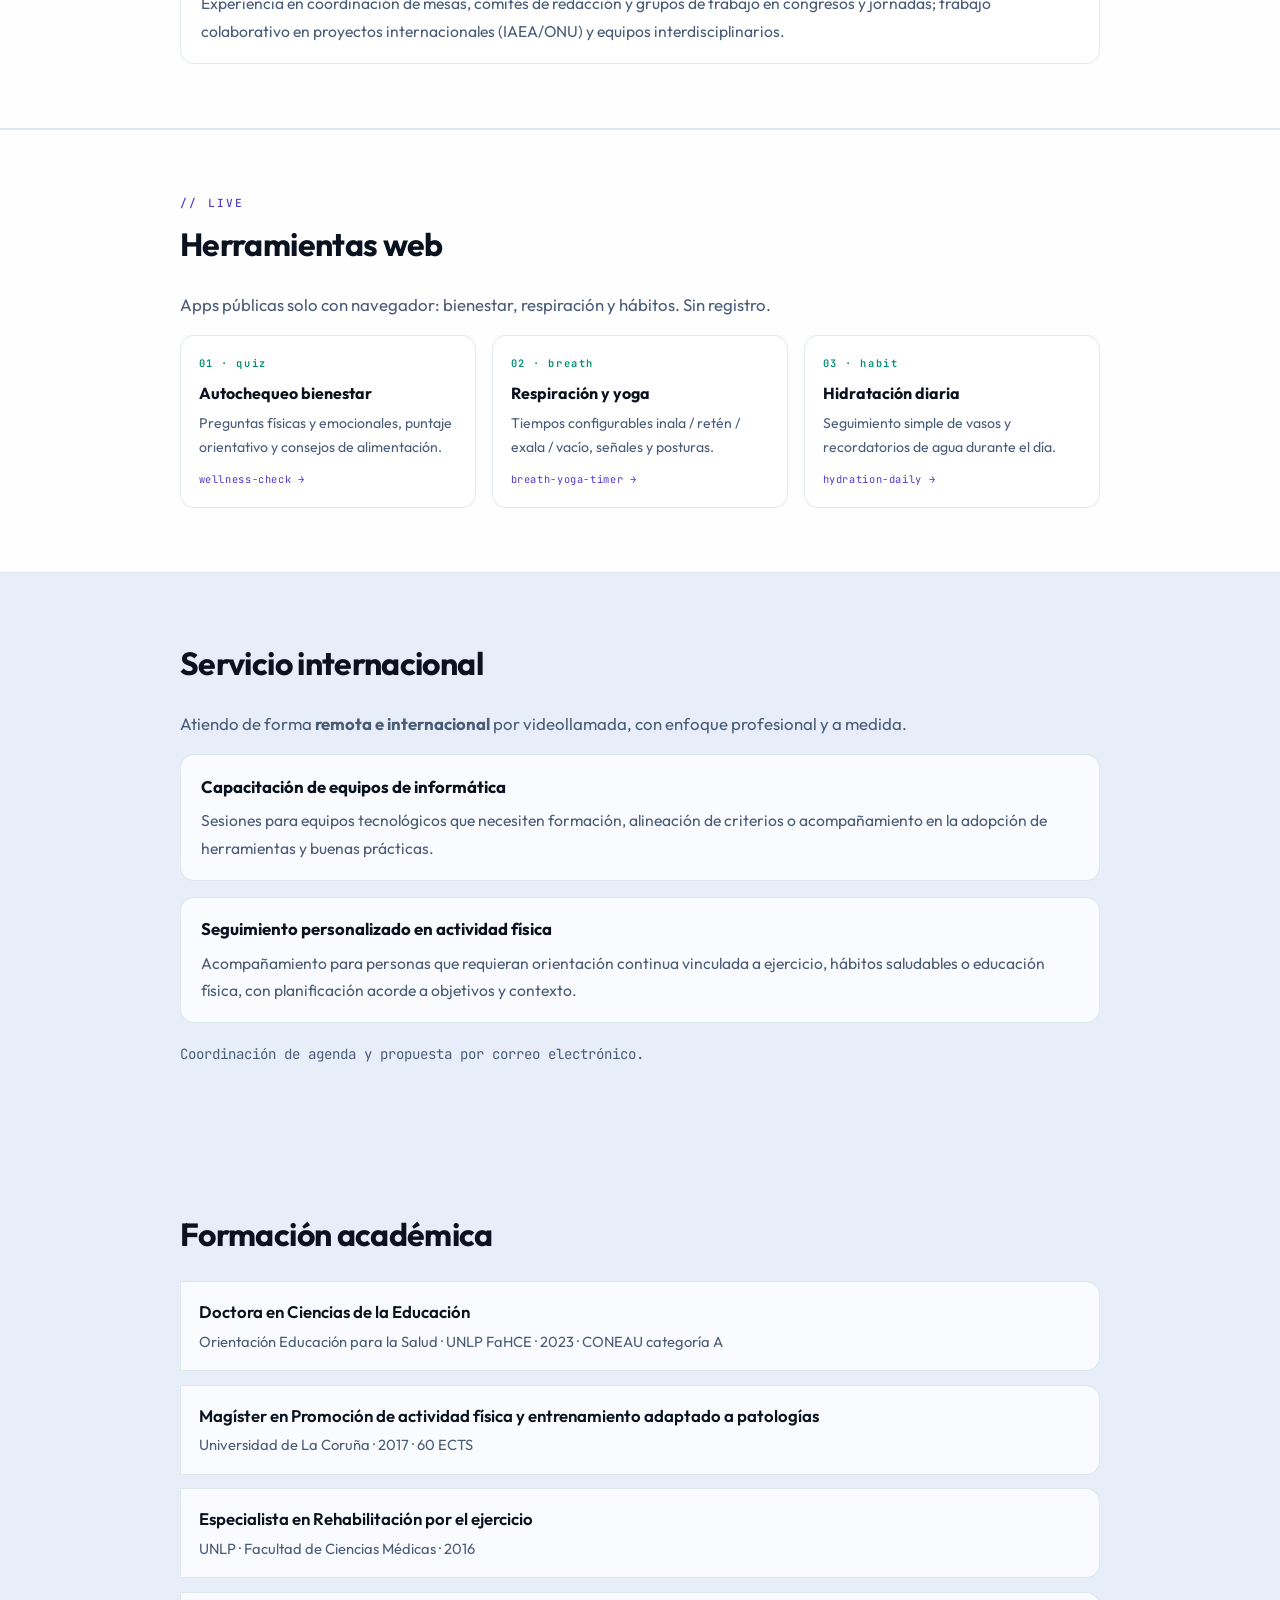
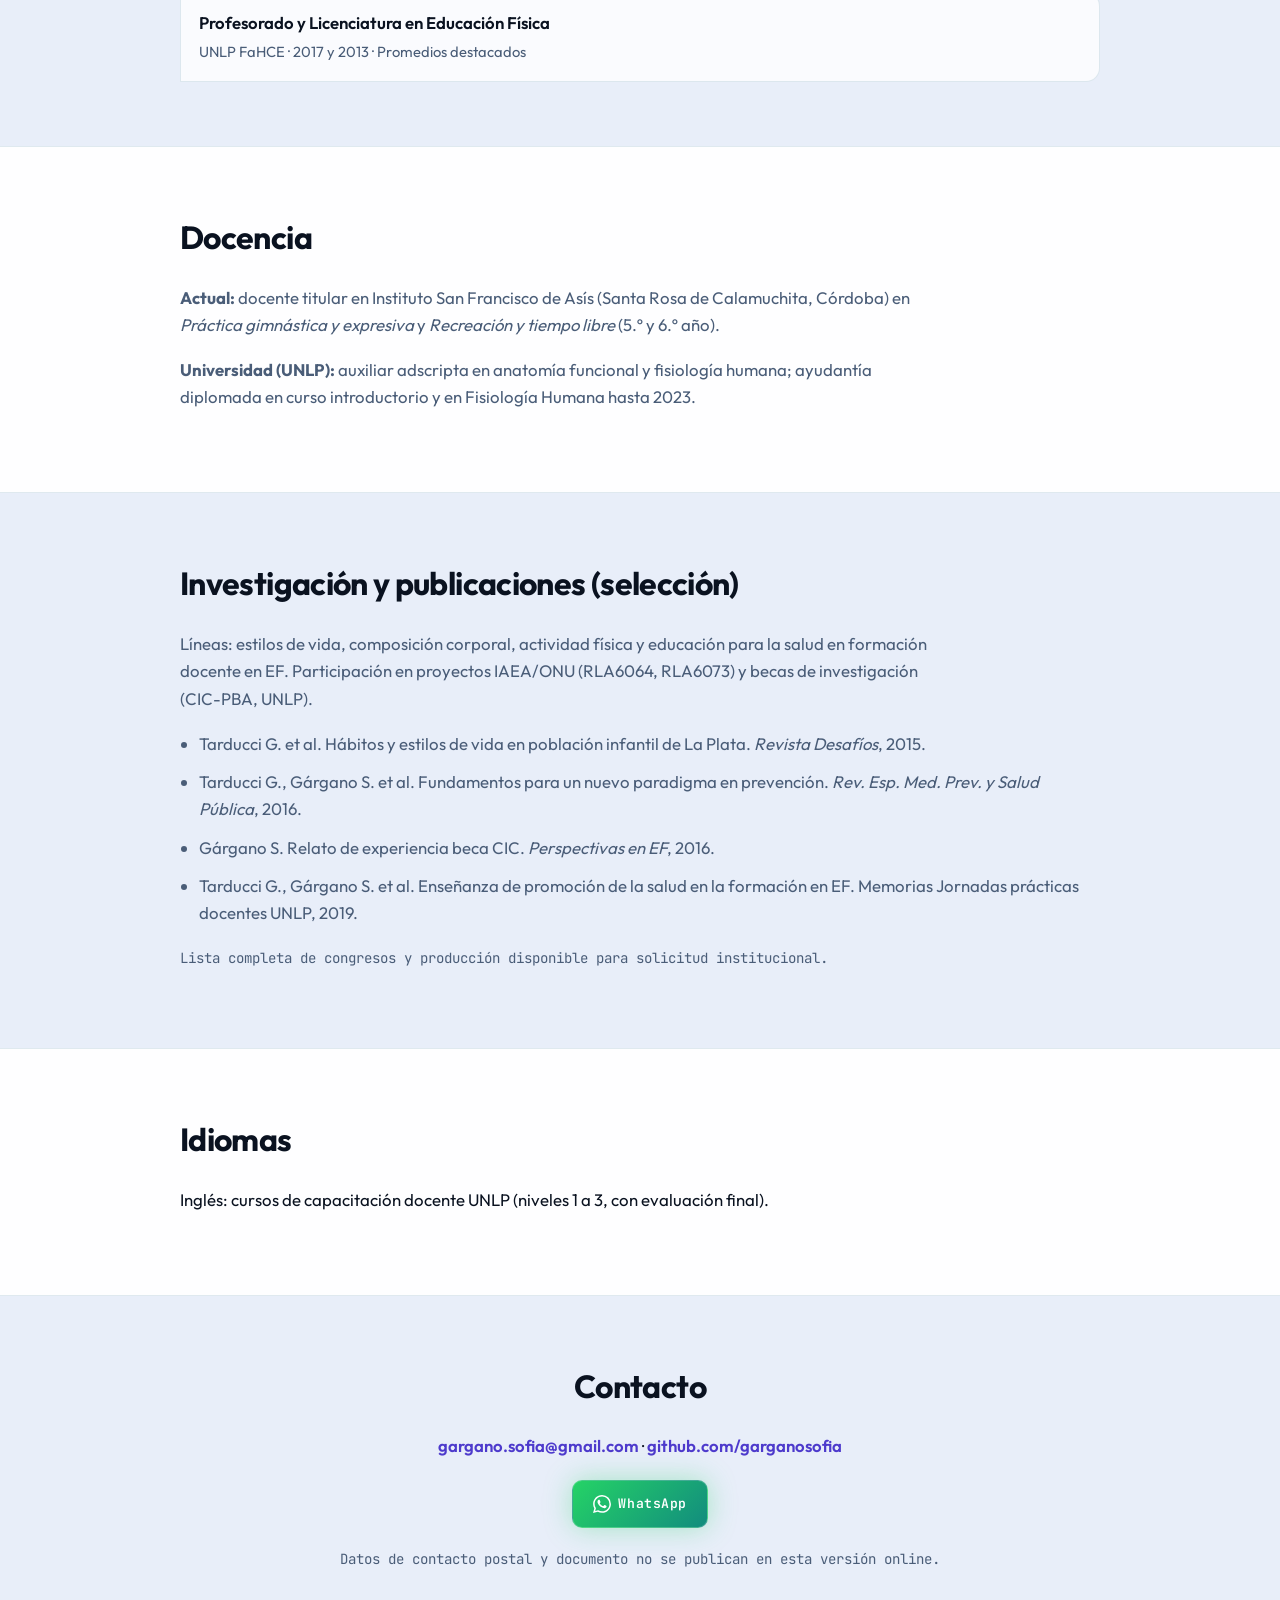
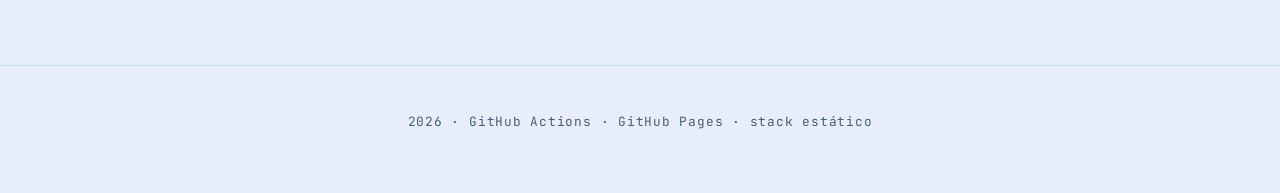
==== commit 5b7034c4: "Tech UI refresh, WhatsApp dock, web tools hub, JS profile Made-with: Cursor" ====
--- a/public/index.html
+++ b/public/index.html
@@ -10,7 +10,7 @@
   <title>Sofía Gárgano | CV & perfil profesional</title>
   <link rel="preconnect" href="https://fonts.googleapis.com">
   <link rel="preconnect" href="https://fonts.gstatic.com" crossorigin>
-  <link href="https://fonts.googleapis.com/css2?family=DM+Sans:ital,opsz,wght@0,9..40,400;0,9..40,500;0,9..40,600;0,9..40,700;1,9..40,400&family=Instrument+Serif:ital@0;1&display=swap" rel="stylesheet">
+  <link href="https://fonts.googleapis.com/css2?family=JetBrains+Mono:wght@400;500;600;700&family=Outfit:wght@400;500;600;700&display=swap" rel="stylesheet">
   <link rel="stylesheet" href="assets/styles.css">
 </head>
 <body>
@@ -54,13 +54,17 @@
         Integro mirada pedagógica con herramientas digitales, datos e <strong>inteligencia artificial</strong> aplicada al análisis y la comunicación científica.
       </p>
       <ul class="chips">
-        <li>Doctora en Ciencias de la Educación (UNLP)</li>
-        <li>Magíster UDC (España)</li>
-        <li>Ruby on Rails (en formación)</li>
+        <li>PhD · UNLP</li>
+        <li>Magíster · UDC</li>
+        <li>JavaScript</li>
+        <li>Ruby on Rails</li>
       </ul>
       <div class="hero__actions">
-        <a class="btn btn--primary" href="mailto:gargano.sofia@gmail.com">Contacto por correo</a>
-        <a class="btn btn--whatsapp" href="https://wa.me/5492215571566?text=Hola%20Sof%C3%ADa%2C%20te%20escribo%20desde%20tu%20sitio%20web." rel="noopener noreferrer" target="_blank">Escribime por WhatsApp</a>
+        <a class="btn btn--primary" href="mailto:gargano.sofia@gmail.com">Correo</a>
+        <a class="btn btn--whatsapp" href="https://wa.me/5492215571566?text=Hola%20Sof%C3%ADa%2C%20te%20escribo%20desde%20tu%20sitio%20web." rel="noopener noreferrer" target="_blank">
+          <svg width="18" height="18" viewBox="0 0 24 24" aria-hidden="true"><path fill="currentColor" d="M17.472 14.382c-.297-.149-1.758-.867-2.03-.967-.273-.099-.471-.148-.67.15-.197.297-.767.966-.94 1.164-.173.199-.347.223-.644.075-.297-.15-1.255-.463-2.39-1.475-.883-.788-1.48-1.761-1.653-2.059-.173-.297-.018-.458.13-.606.134-.133.298-.347.446-.52.149-.174.198-.298.298-.497.099-.198.05-.371-.025-.52-.075-.149-.669-1.612-.916-2.207-.242-.579-.487-.5-.669-.51-.173-.008-.371-.01-.57-.01-.198 0-.52.074-.792.372-.272.297-1.04 1.016-1.04 2.479 0 1.462 1.065 2.875 1.213 3.074.149.198 2.096 3.2 5.077 4.487.709.306 1.262.489 1.694.625.712.227 1.36.195 1.871.118.571-.085 1.758-.719 2.006-1.413.248-.694.248-1.289.173-1.413-.074-.124-.272-.198-.57-.347m-5.421 7.403h-.004a9.87 9.87 0 01-5.031-1.378l-.361-.214-3.741.982.998-3.648-.235-.374a9.86 9.86 0 01-1.51-5.26c.001-5.45 4.436-9.884 9.888-9.884 2.64 0 5.122 1.03 6.988 2.898a9.825 9.825 0 012.893 6.994c-.003 5.45-4.435 9.884-9.883 9.884m8.413-18.297A11.815 11.815 0 0012.05 0C5.495 0 .16 5.335.157 11.892c0 2.096.547 4.142 1.588 5.945L.057 24l6.305-1.654a11.882 11.882 0 005.683 1.448h.005c6.554 0 11.89-5.335 11.893-11.893a11.821 11.821 0 00-3.48-8.413Z"/></svg>
+          WhatsApp
+        </a>
         <a class="btn btn--ghost" href="https://github.com/garganosofia" rel="noopener noreferrer">GitHub</a>
       </div>
     </div>
@@ -82,6 +86,7 @@
             <h3>Perfil tecnológico</h3>
             <p>
               Incorporación activa de flujos con datos, automatización y <strong>IA generativa</strong> para revisión de literatura, síntesis y apoyo a la escritura académica.
+              Experiencia en <strong>JavaScript</strong> para interfaces web del lado del cliente y prototipos.
               Interés sostenido en <strong>análisis de datos</strong> vinculado a proyectos de composición corporal, gasto energético y salud poblacional.
             </p>
           </div>
@@ -99,11 +104,44 @@
           </li>
           <li>
             <strong>Desarrollo web (inicio)</strong>
-            <span>Formación y práctica inicial en <strong>Ruby on Rails</strong> y ecosistema Ruby, con foco en aplicaciones claras, mantenibles y útiles para equipos de salud o educación.</span>
+            <span>Práctica con <strong>JavaScript</strong> (HTML, CSS, JS vanilla) y formación inicial en <strong>Ruby on Rails</strong>, con foco en apps claras y útiles para equipos de salud o educación.</span>
           </li>
           <li>
             <strong>Gestión de equipos</strong>
             <span>Experiencia en coordinación de mesas, comités de redacción y grupos de trabajo en congresos y jornadas; trabajo colaborativo en proyectos internacionales (IAEA/ONU) y equipos interdisciplinarios.</span>
+          </li>
+        </ul>
+      </div>
+    </section>
+
+    <section class="section section--alt" aria-labelledby="herramientas">
+      <div class="section__inner">
+        <h2 id="herramientas"><span class="h2__kicker">// live</span>Herramientas web</h2>
+        <p class="intro">Apps públicas solo con navegador: bienestar, respiración y hábitos. Sin registro.</p>
+        <ul class="app-hub">
+          <li>
+            <a class="app-hub__link" href="https://garganosofia.github.io/wellness-check/" rel="noopener noreferrer" target="_blank">
+              <span class="app-hub__icon">01 · quiz</span>
+              <span class="app-hub__title">Autochequeo bienestar</span>
+              <span class="app-hub__desc">Preguntas físicas y emocionales, puntaje orientativo y consejos de alimentación.</span>
+              <span class="app-hub__meta">wellness-check →</span>
+            </a>
+          </li>
+          <li>
+            <a class="app-hub__link" href="https://garganosofia.github.io/breath-yoga-timer/" rel="noopener noreferrer" target="_blank">
+              <span class="app-hub__icon">02 · breath</span>
+              <span class="app-hub__title">Respiración y yoga</span>
+              <span class="app-hub__desc">Tiempos configurables inala / retén / exala / vacío, señales y posturas.</span>
+              <span class="app-hub__meta">breath-yoga-timer →</span>
+            </a>
+          </li>
+          <li>
+            <a class="app-hub__link" href="https://garganosofia.github.io/hydration-daily/" rel="noopener noreferrer" target="_blank">
+              <span class="app-hub__icon">03 · habit</span>
+              <span class="app-hub__title">Hidratación diaria</span>
+              <span class="app-hub__desc">Seguimiento simple de vasos y recordatorios de agua durante el día.</span>
+              <span class="app-hub__meta">hydration-daily →</span>
+            </a>
           </li>
         </ul>
       </div>
@@ -199,7 +237,10 @@
           <a href="https://github.com/garganosofia" rel="noopener noreferrer">github.com/garganosofia</a>
         </p>
         <div class="contact-actions">
-          <a class="btn btn--whatsapp" href="https://wa.me/5492215571566?text=Hola%20Sof%C3%ADa%2C%20te%20escribo%20desde%20tu%20sitio%20web." rel="noopener noreferrer" target="_blank">Escribime por WhatsApp</a>
+          <a class="btn btn--whatsapp" href="https://wa.me/5492215571566?text=Hola%20Sof%C3%ADa%2C%20te%20escribo%20desde%20tu%20sitio%20web." rel="noopener noreferrer" target="_blank">
+            <svg width="18" height="18" viewBox="0 0 24 24" aria-hidden="true"><path fill="currentColor" d="M17.472 14.382c-.297-.149-1.758-.867-2.03-.967-.273-.099-.471-.148-.67.15-.197.297-.767.966-.94 1.164-.173.199-.347.223-.644.075-.297-.15-1.255-.463-2.39-1.475-.883-.788-1.48-1.761-1.653-2.059-.173-.297-.018-.458.13-.606.134-.133.298-.347.446-.52.149-.174.198-.298.298-.497.099-.198.05-.371-.025-.52-.075-.149-.669-1.612-.916-2.207-.242-.579-.487-.5-.669-.51-.173-.008-.371-.01-.57-.01-.198 0-.52.074-.792.372-.272.297-1.04 1.016-1.04 2.479 0 1.462 1.065 2.875 1.213 3.074.149.198 2.096 3.2 5.077 4.487.709.306 1.262.489 1.694.625.712.227 1.36.195 1.871.118.571-.085 1.758-.719 2.006-1.413.248-.694.248-1.289.173-1.413-.074-.124-.272-.198-.57-.347m-5.421 7.403h-.004a9.87 9.87 0 01-5.031-1.378l-.361-.214-3.741.982.998-3.648-.235-.374a9.86 9.86 0 01-1.51-5.26c.001-5.45 4.436-9.884 9.888-9.884 2.64 0 5.122 1.03 6.988 2.898a9.825 9.825 0 012.893 6.994c-.003 5.45-4.435 9.884-9.883 9.884m8.413-18.297A11.815 11.815 0 0012.05 0C5.495 0 .16 5.335.157 11.892c0 2.096.547 4.142 1.588 5.945L.057 24l6.305-1.654a11.882 11.882 0 005.683 1.448h.005c6.554 0 11.89-5.335 11.893-11.893a11.821 11.821 0 00-3.48-8.413Z"/></svg>
+            WhatsApp
+          </a>
         </div>
         <p class="note">Datos de contacto postal y documento no se publican en esta versión online.</p>
       </div>
@@ -207,7 +248,25 @@
   </main>
 
   <footer class="footer">
-    <p>Actualizado en 2026 · Sitio desplegado con GitHub Actions y GitHub Pages.</p>
+    <p>2026 · GitHub Actions · GitHub Pages · stack estático</p>
   </footer>
+
+  <div class="wa-dock" id="wa-dock">
+    <div class="wa-dock__panel" id="wa-panel" role="dialog" aria-label="Contacto rápido" hidden>
+      <button type="button" class="wa-dock__close" aria-label="Cerrar panel de contacto">×</button>
+      <p class="wa-dock__kicker">Contacto directo</p>
+      <p>Correo profesional y perfil en GitHub. WhatsApp para mensajes rápidos.</p>
+      <a class="wa-dock__link" href="mailto:gargano.sofia@gmail.com">gargano.sofia@gmail.com</a>
+      <a class="wa-dock__link" href="https://github.com/garganosofia" rel="noopener noreferrer" target="_blank">github.com/garganosofia</a>
+      <a class="wa-dock__cta" href="https://wa.me/5492215571566?text=Hola%20Sof%C3%ADa%2C%20te%20escribo%20desde%20tu%20sitio%20web." rel="noopener noreferrer" target="_blank">
+        <svg width="20" height="20" viewBox="0 0 24 24" aria-hidden="true"><path fill="currentColor" d="M17.472 14.382c-.297-.149-1.758-.867-2.03-.967-.273-.099-.471-.148-.67.15-.197.297-.767.966-.94 1.164-.173.199-.347.223-.644.075-.297-.15-1.255-.463-2.39-1.475-.883-.788-1.48-1.761-1.653-2.059-.173-.297-.018-.458.13-.606.134-.133.298-.347.446-.52.149-.174.198-.298.298-.497.099-.198.05-.371-.025-.52-.075-.149-.669-1.612-.916-2.207-.242-.579-.487-.5-.669-.51-.173-.008-.371-.01-.57-.01-.198 0-.52.074-.792.372-.272.297-1.04 1.016-1.04 2.479 0 1.462 1.065 2.875 1.213 3.074.149.198 2.096 3.2 5.077 4.487.709.306 1.262.489 1.694.625.712.227 1.36.195 1.871.118.571-.085 1.758-.719 2.006-1.413.248-.694.248-1.289.173-1.413-.074-.124-.272-.198-.57-.347m-5.421 7.403h-.004a9.87 9.87 0 01-5.031-1.378l-.361-.214-3.741.982.998-3.648-.235-.374a9.86 9.86 0 01-1.51-5.26c.001-5.45 4.436-9.884 9.888-9.884 2.64 0 5.122 1.03 6.988 2.898a9.825 9.825 0 012.893 6.994c-.003 5.45-4.435 9.884-9.883 9.884m8.413-18.297A11.815 11.815 0 0012.05 0C5.495 0 .16 5.335.157 11.892c0 2.096.547 4.142 1.588 5.945L.057 24l6.305-1.654a11.882 11.882 0 005.683 1.448h.005c6.554 0 11.89-5.335 11.893-11.893a11.821 11.821 0 00-3.48-8.413Z"/></svg>
+        Abrir WhatsApp
+      </a>
+    </div>
+    <button type="button" class="wa-dock__fab" id="wa-fab" aria-expanded="false" aria-controls="wa-panel" aria-label="Abrir contacto y WhatsApp">
+      <svg viewBox="0 0 24 24" aria-hidden="true"><path d="M17.472 14.382c-.297-.149-1.758-.867-2.03-.967-.273-.099-.471-.148-.67.15-.197.297-.767.966-.94 1.164-.173.199-.347.223-.644.075-.297-.15-1.255-.463-2.39-1.475-.883-.788-1.48-1.761-1.653-2.059-.173-.297-.018-.458.13-.606.134-.133.298-.347.446-.52.149-.174.198-.298.298-.497.099-.198.05-.371-.025-.52-.075-.149-.669-1.612-.916-2.207-.242-.579-.487-.5-.669-.51-.173-.008-.371-.01-.57-.01-.198 0-.52.074-.792.372-.272.297-1.04 1.016-1.04 2.479 0 1.462 1.065 2.875 1.213 3.074.149.198 2.096 3.2 5.077 4.487.709.306 1.262.489 1.694.625.712.227 1.36.195 1.871.118.571-.085 1.758-.719 2.006-1.413.248-.694.248-1.289.173-1.413-.074-.124-.272-.198-.57-.347m-5.421 7.403h-.004a9.87 9.87 0 01-5.031-1.378l-.361-.214-3.741.982.998-3.648-.235-.374a9.86 9.86 0 01-1.51-5.26c.001-5.45 4.436-9.884 9.888-9.884 2.64 0 5.122 1.03 6.988 2.898a9.825 9.825 0 012.893 6.994c-.003 5.45-4.435 9.884-9.883 9.884m8.413-18.297A11.815 11.815 0 0012.05 0C5.495 0 .16 5.335.157 11.892c0 2.096.547 4.142 1.588 5.945L.057 24l6.305-1.654a11.882 11.882 0 005.683 1.448h.005c6.554 0 11.89-5.335 11.893-11.893a11.821 11.821 0 00-3.48-8.413Z"/></svg>
+    </button>
+  </div>
+  <script src="assets/site.js" defer></script>
 </body>
 </html>
--- a/public/assets/styles.css
+++ b/public/assets/styles.css
@@ -1,30 +1,41 @@
 :root {
-  color-scheme: light dark;
-  --bg: #0c0f14;
-  --bg-alt: #121722;
-  --surface: rgba(255, 255, 255, 0.06);
-  --text: #e8ecf1;
-  --muted: #a7b0bf;
-  --accent: #5ee1a0;
-  --accent-2: #7ab8ff;
-  --border: rgba(255, 255, 255, 0.12);
-  --shadow: 0 24px 80px rgba(0, 0, 0, 0.45);
-  --radius: 18px;
+  color-scheme: dark;
+  --bg0: #030508;
+  --bg: #060a12;
+  --bg-alt: #0a101c;
+  --surface: rgba(12, 22, 40, 0.65);
+  --text: #e8f0ff;
+  --muted: #8b9cb8;
+  --accent: #00ffc8;
+  --accent-dim: color-mix(in srgb, var(--accent) 55%, #0a1628);
+  --accent-2: #7c5cff;
+  --accent-3: #ff2d6a;
+  --border: rgba(0, 255, 200, 0.12);
+  --glow: 0 0 40px rgba(0, 255, 200, 0.15);
+  --shadow: 0 24px 80px rgba(0, 0, 0, 0.55);
+  --radius: 14px;
   --max: 920px;
-  font-family: "DM Sans", system-ui, sans-serif;
+  --mono: "JetBrains Mono", ui-monospace, monospace;
+  --sans: "Outfit", system-ui, sans-serif;
+  font-family: var(--sans);
 }
 
 @media (prefers-color-scheme: light) {
   :root {
-    --bg: #f6f7fb;
+    color-scheme: light;
+    --bg0: #f0f4fc;
+    --bg: #e8eef9;
     --bg-alt: #ffffff;
-    --surface: rgba(12, 15, 20, 0.04);
-    --text: #141821;
-    --muted: #4b5567;
-    --accent: #0d8f5c;
-    --accent-2: #1f5fbf;
-    --border: rgba(12, 15, 20, 0.1);
-    --shadow: 0 20px 60px rgba(20, 24, 33, 0.12);
+    --surface: rgba(255, 255, 255, 0.78);
+    --text: #0a1220;
+    --muted: #4a5d78;
+    --accent: #008f72;
+    --accent-dim: color-mix(in srgb, var(--accent) 18%, white);
+    --accent-2: #4d3acc;
+    --accent-3: #c4154a;
+    --border: rgba(0, 80, 120, 0.12);
+    --glow: 0 8px 40px rgba(0, 100, 180, 0.08);
+    --shadow: 0 20px 60px rgba(15, 30, 60, 0.1);
   }
 }
 
@@ -34,12 +45,44 @@
   box-sizing: border-box;
 }
 
+html {
+  scroll-behavior: smooth;
+}
+
 body {
   margin: 0;
+  min-height: 100dvh;
   background: var(--bg);
   color: var(--text);
   line-height: 1.65;
   font-size: 1.05rem;
+  position: relative;
+}
+
+body::before {
+  content: "";
+  position: fixed;
+  inset: 0;
+  z-index: -2;
+  background:
+    radial-gradient(ellipse 100% 80% at 50% -30%, rgba(0, 255, 200, 0.12), transparent 50%),
+    radial-gradient(ellipse 80% 60% at 100% 20%, rgba(124, 92, 255, 0.1), transparent 45%),
+    radial-gradient(ellipse 60% 50% at 0% 80%, rgba(255, 45, 106, 0.06), transparent 40%),
+    linear-gradient(180deg, var(--bg0) 0%, var(--bg) 40%, var(--bg) 100%);
+  pointer-events: none;
+}
+
+body::after {
+  content: "";
+  position: fixed;
+  inset: 0;
+  z-index: -1;
+  background-image:
+    linear-gradient(rgba(0, 255, 200, 0.03) 1px, transparent 1px),
+    linear-gradient(90deg, rgba(0, 255, 200, 0.03) 1px, transparent 1px);
+  background-size: 48px 48px;
+  mask-image: radial-gradient(ellipse 90% 70% at 50% 30%, black 20%, transparent 75%);
+  pointer-events: none;
 }
 
 .skip {
@@ -55,21 +98,31 @@
   background: var(--accent-2);
   color: #fff;
   border-radius: 8px;
-  z-index: 10;
+  z-index: 200;
 }
 
 .hero {
   padding: clamp(2.5rem, 6vw, 5rem) 1.5rem 3rem;
-  background:
-    radial-gradient(1200px 500px at 10% -10%, rgba(94, 225, 160, 0.22), transparent 55%),
-    radial-gradient(900px 400px at 90% 0%, rgba(122, 184, 255, 0.2), transparent 50%),
-    var(--bg);
   border-bottom: 1px solid var(--border);
+  position: relative;
+  overflow: hidden;
+}
+
+.hero::before {
+  content: "";
+  position: absolute;
+  top: -40%;
+  right: -20%;
+  width: 60%;
+  height: 120%;
+  background: conic-gradient(from 210deg at 50% 50%, transparent, rgba(0, 255, 200, 0.06), transparent 40%);
+  pointer-events: none;
 }
 
 .hero__inner {
   max-width: var(--max);
   margin: 0 auto;
+  position: relative;
 }
 
 .langnav {
@@ -85,12 +138,10 @@
   padding: 0.35rem;
   border-radius: 999px;
   border: 1px solid var(--border);
-  background: color-mix(in srgb, var(--surface) 88%, transparent);
-  backdrop-filter: blur(14px);
-  -webkit-backdrop-filter: blur(14px);
-  box-shadow:
-    0 4px 24px rgba(0, 0, 0, 0.18),
-    inset 0 1px 0 rgba(255, 255, 255, 0.06);
+  background: color-mix(in srgb, var(--surface) 85%, transparent);
+  backdrop-filter: blur(16px);
+  -webkit-backdrop-filter: blur(16px);
+  box-shadow: var(--glow), inset 0 1px 0 rgba(255, 255, 255, 0.05);
 }
 
 .langnav__opt {
@@ -99,9 +150,10 @@
   gap: 0.55rem;
   padding: 0.45rem 0.95rem 0.45rem 0.55rem;
   border-radius: 999px;
-  font-size: 0.78rem;
-  font-weight: 700;
-  letter-spacing: 0.06em;
+  font-family: var(--mono);
+  font-size: 0.72rem;
+  font-weight: 600;
+  letter-spacing: 0.08em;
   text-decoration: none;
   color: var(--muted);
   border: 1px solid transparent;
@@ -120,7 +172,7 @@
   line-height: 0;
   border-radius: 5px;
   overflow: hidden;
-  box-shadow: 0 1px 4px rgba(0, 0, 0, 0.28);
+  box-shadow: 0 1px 6px rgba(0, 0, 0, 0.35);
   flex-shrink: 0;
 }
 
@@ -137,21 +189,19 @@
 
 .langnav__opt:hover {
   color: var(--text);
-  background: rgba(255, 255, 255, 0.05);
+  background: rgba(0, 255, 200, 0.06);
 }
 
 .langnav__opt:focus-visible {
-  outline: 2px solid var(--accent-2);
+  outline: 2px solid var(--accent);
   outline-offset: 3px;
 }
 
 .langnav__opt[aria-current="page"] {
-  color: var(--text);
-  background: color-mix(in srgb, var(--accent) 22%, var(--surface));
-  border-color: color-mix(in srgb, var(--accent) 45%, transparent);
-  box-shadow:
-    0 2px 14px color-mix(in srgb, var(--accent) 25%, transparent),
-    inset 0 1px 0 rgba(255, 255, 255, 0.08);
+  color: var(--bg0);
+  background: linear-gradient(135deg, var(--accent), #00c9a0);
+  border-color: color-mix(in srgb, var(--accent) 60%, transparent);
+  box-shadow: 0 0 24px rgba(0, 255, 200, 0.35);
 }
 
 .langnav__opt[aria-current="page"]:hover {
@@ -164,41 +214,54 @@
 
 @media (prefers-color-scheme: light) {
   .langnav__track {
-    background: rgba(255, 255, 255, 0.72);
-    box-shadow:
-      0 4px 20px rgba(20, 24, 33, 0.08),
-      inset 0 1px 0 #fff;
+    background: rgba(255, 255, 255, 0.85);
+    box-shadow: 0 4px 24px rgba(20, 40, 80, 0.08);
   }
 
   .langnav__opt[aria-current="page"] {
-    background: rgba(255, 255, 255, 0.95);
-    border-color: color-mix(in srgb, var(--accent) 35%, transparent);
-    box-shadow: 0 2px 12px rgba(31, 95, 191, 0.12);
+    color: #fff;
+    background: linear-gradient(135deg, #008f72, #006b55);
+    box-shadow: 0 4px 20px rgba(0, 100, 80, 0.25);
   }
 
   .langnav__opt:hover {
-    background: rgba(255, 255, 255, 0.55);
+    background: rgba(0, 100, 80, 0.08);
   }
 }
 
 .eyebrow {
+  font-family: var(--mono);
   text-transform: uppercase;
-  letter-spacing: 0.14em;
-  font-size: 0.72rem;
-  color: var(--muted);
+  letter-spacing: 0.22em;
+  font-size: 0.68rem;
+  color: var(--accent);
   margin: 0 0 0.75rem;
 }
 
 h1 {
-  font-family: "Instrument Serif", Georgia, serif;
-  font-size: clamp(2.6rem, 6vw, 3.8rem);
-  font-weight: 400;
+  font-family: var(--sans);
+  font-size: clamp(2.5rem, 6vw, 3.6rem);
+  font-weight: 700;
   margin: 0 0 1rem;
-  line-height: 1.1;
+  line-height: 1.08;
+  letter-spacing: -0.02em;
+  background: linear-gradient(120deg, var(--text) 0%, color-mix(in srgb, var(--text) 70%, var(--accent)) 100%);
+  -webkit-background-clip: text;
+  background-clip: text;
+  color: transparent;
+}
+
+@media (prefers-color-scheme: light) {
+  h1 {
+    background: linear-gradient(120deg, #0a1220 0%, #006b55 100%);
+    -webkit-background-clip: text;
+    background-clip: text;
+    color: transparent;
+  }
 }
 
 .lede {
-  font-size: 1.15rem;
+  font-size: 1.1rem;
   max-width: 62ch;
   color: var(--muted);
   margin: 0 0 1.5rem;
@@ -218,11 +281,14 @@
 }
 
 .chips li {
-  padding: 0.35rem 0.85rem;
-  border-radius: 999px;
+  font-family: var(--mono);
+  font-size: 0.75rem;
+  padding: 0.4rem 0.85rem;
+  border-radius: 8px;
   border: 1px solid var(--border);
-  background: var(--surface);
-  font-size: 0.88rem;
+  background: rgba(0, 255, 200, 0.04);
+  letter-spacing: 0.04em;
+  box-shadow: inset 0 1px 0 rgba(255, 255, 255, 0.04);
 }
 
 .hero__actions {
@@ -235,39 +301,49 @@
   display: inline-flex;
   align-items: center;
   justify-content: center;
+  gap: 0.45rem;
   padding: 0.75rem 1.25rem;
-  border-radius: 999px;
+  border-radius: 10px;
+  font-family: var(--mono);
   font-weight: 600;
+  font-size: 0.82rem;
+  letter-spacing: 0.04em;
   text-decoration: none;
-  font-size: 0.95rem;
   border: 1px solid transparent;
-  transition: transform 0.15s ease, box-shadow 0.15s ease, background 0.15s ease;
+  transition: transform 0.15s ease, box-shadow 0.2s ease, background 0.2s ease, border-color 0.2s ease;
 }
 
 .btn--primary {
-  background: linear-gradient(120deg, var(--accent), #3dd9a0);
-  color: #04120c;
-  box-shadow: 0 10px 30px rgba(94, 225, 160, 0.35);
+  background: linear-gradient(135deg, var(--accent), #00b894);
+  color: #021208;
+  border-color: color-mix(in srgb, var(--accent) 50%, transparent);
+  box-shadow: 0 0 28px rgba(0, 255, 200, 0.25);
 }
 
 .btn--ghost {
   border-color: var(--border);
   color: var(--text);
   background: var(--surface);
+  backdrop-filter: blur(8px);
+}
+
+.btn--ghost:hover {
+  border-color: color-mix(in srgb, var(--accent) 35%, var(--border));
 }
 
 .btn--whatsapp {
-  background: #25d366;
-  color: #062d14;
-  box-shadow: 0 10px 28px rgba(37, 211, 102, 0.35);
+  background: linear-gradient(135deg, #25d366, #128c7e);
+  color: #fff;
+  border-color: rgba(255, 255, 255, 0.2);
+  box-shadow: 0 0 28px rgba(37, 211, 102, 0.35);
 }
 
 .btn--whatsapp:hover {
-  color: #041a0c;
+  color: #fff;
 }
 
 .btn:hover {
-  transform: translateY(-1px);
+  transform: translateY(-2px);
 }
 
 .section {
@@ -275,7 +351,9 @@
 }
 
 .section--alt {
-  background: var(--bg-alt);
+  background: color-mix(in srgb, var(--bg-alt) 92%, transparent);
+  border-top: 1px solid var(--border);
+  border-bottom: 1px solid var(--border);
 }
 
 .section__inner {
@@ -285,7 +363,7 @@
 
 .section--contact {
   text-align: center;
-  padding-bottom: 3rem;
+  padding-bottom: 5rem;
 }
 
 .contact-actions {
@@ -296,16 +374,29 @@
   margin: 1.25rem 0 0;
 }
 
+.h2__kicker {
+  display: block;
+  font-family: var(--mono);
+  font-size: 0.7rem;
+  font-weight: 500;
+  letter-spacing: 0.2em;
+  color: var(--accent-2);
+  margin-bottom: 0.35rem;
+  text-transform: uppercase;
+}
+
 h2 {
-  font-family: "Instrument Serif", Georgia, serif;
-  font-weight: 400;
-  font-size: clamp(1.75rem, 3vw, 2.25rem);
+  font-family: var(--sans);
+  font-weight: 700;
+  font-size: clamp(1.5rem, 3vw, 2rem);
   margin: 0 0 1.25rem;
+  letter-spacing: -0.02em;
 }
 
 h3 {
   margin: 0 0 0.5rem;
-  font-size: 1.1rem;
+  font-size: 1.05rem;
+  font-weight: 600;
 }
 
 .grid-2 {
@@ -325,11 +416,81 @@
   border: 1px solid var(--border);
   background: var(--surface);
   box-shadow: var(--shadow);
+  backdrop-filter: blur(12px);
+  transition: border-color 0.2s ease, box-shadow 0.2s ease;
+}
+
+.card:hover {
+  border-color: color-mix(in srgb, var(--accent) 35%, var(--border));
+  box-shadow: var(--shadow), var(--glow);
 }
 
 .card p {
   margin: 0;
   color: var(--muted);
+}
+
+.app-hub {
+  list-style: none;
+  padding: 0;
+  margin: 0;
+  display: grid;
+  gap: 1rem;
+}
+
+@media (min-width: 640px) {
+  .app-hub {
+    grid-template-columns: repeat(3, 1fr);
+  }
+}
+
+.app-hub__link {
+  display: flex;
+  flex-direction: column;
+  height: 100%;
+  padding: 1.2rem 1.1rem;
+  border-radius: var(--radius);
+  border: 1px solid var(--border);
+  background: var(--surface);
+  text-decoration: none;
+  color: inherit;
+  backdrop-filter: blur(12px);
+  transition: transform 0.2s ease, border-color 0.2s ease, box-shadow 0.2s ease;
+}
+
+.app-hub__link:hover {
+  transform: translateY(-3px);
+  border-color: color-mix(in srgb, var(--accent) 45%, var(--border));
+  box-shadow: var(--glow);
+}
+
+.app-hub__icon {
+  font-family: var(--mono);
+  font-size: 0.65rem;
+  font-weight: 600;
+  letter-spacing: 0.15em;
+  color: var(--accent);
+  margin-bottom: 0.5rem;
+}
+
+.app-hub__title {
+  font-weight: 700;
+  font-size: 1rem;
+  margin-bottom: 0.35rem;
+}
+
+.app-hub__desc {
+  font-size: 0.88rem;
+  color: var(--muted);
+  flex: 1;
+}
+
+.app-hub__meta {
+  font-family: var(--mono);
+  font-size: 0.65rem;
+  color: var(--accent-2);
+  margin-top: 0.75rem;
+  letter-spacing: 0.06em;
 }
 
 .timeline {
@@ -345,11 +506,13 @@
   border-radius: var(--radius);
   border: 1px solid var(--border);
   background: var(--surface);
+  backdrop-filter: blur(8px);
 }
 
 .timeline strong {
   display: block;
   margin-bottom: 0.35rem;
+  font-family: var(--sans);
 }
 
 .timeline span {
@@ -401,9 +564,10 @@
 }
 
 .note {
-  font-size: 0.9rem;
+  font-size: 0.88rem;
   color: var(--muted);
   margin-top: 1.25rem;
+  font-family: var(--mono);
 }
 
 .section--contact a {
@@ -425,13 +589,210 @@
 }
 
 .section--contact a.btn--whatsapp {
-  color: #062d14;
+  color: #fff;
 }
 
 .footer {
   padding: 2rem 1.5rem 3rem;
   text-align: center;
-  font-size: 0.85rem;
+  font-size: 0.8rem;
   color: var(--muted);
   border-top: 1px solid var(--border);
-}
+  font-family: var(--mono);
+  letter-spacing: 0.06em;
+}
+
+.wa-dock {
+  position: fixed;
+  right: max(1rem, env(safe-area-inset-right));
+  bottom: max(1rem, env(safe-area-inset-bottom));
+  z-index: 100;
+  display: flex;
+  flex-direction: column;
+  align-items: flex-end;
+  gap: 0.75rem;
+  font-family: var(--sans);
+}
+
+.wa-dock__panel {
+  width: min(320px, calc(100vw - 2rem));
+  padding: 1.1rem 1.15rem 1.15rem;
+  border-radius: var(--radius);
+  border: 1px solid color-mix(in srgb, #25d366 45%, var(--border));
+  background: color-mix(in srgb, var(--bg-alt) 92%, rgba(10, 30, 25, 0.95));
+  backdrop-filter: blur(20px);
+  -webkit-backdrop-filter: blur(20px);
+  box-shadow:
+    0 0 0 1px rgba(0, 0, 0, 0.3),
+    0 20px 50px rgba(0, 0, 0, 0.45),
+    0 0 40px rgba(37, 211, 102, 0.12);
+  text-align: left;
+  animation: wa-pop 0.35s cubic-bezier(0.34, 1.56, 0.64, 1);
+}
+
+@keyframes wa-pop {
+  from {
+    opacity: 0;
+    transform: translateY(12px) scale(0.94);
+  }
+
+  to {
+    opacity: 1;
+    transform: translateY(0) scale(1);
+  }
+}
+
+.wa-dock__panel[hidden] {
+  display: none;
+}
+
+.wa-dock__close {
+  position: absolute;
+  top: 0.5rem;
+  right: 0.5rem;
+  width: 2rem;
+  height: 2rem;
+  border: none;
+  border-radius: 8px;
+  background: rgba(255, 255, 255, 0.06);
+  color: var(--muted);
+  font-size: 1.25rem;
+  line-height: 1;
+  cursor: pointer;
+  display: flex;
+  align-items: center;
+  justify-content: center;
+}
+
+.wa-dock__close:hover {
+  color: var(--text);
+  background: rgba(255, 255, 255, 0.1);
+}
+
+.wa-dock__kicker {
+  font-family: var(--mono);
+  font-size: 0.62rem;
+  letter-spacing: 0.2em;
+  color: #25d366;
+  margin: 0 0 0.65rem;
+}
+
+.wa-dock__panel p {
+  margin: 0 0 0.75rem;
+  font-size: 0.88rem;
+  color: var(--muted);
+  line-height: 1.5;
+}
+
+.wa-dock__link {
+  display: block;
+  font-family: var(--mono);
+  font-size: 0.78rem;
+  color: var(--accent-2);
+  text-decoration: none;
+  margin-bottom: 0.5rem;
+  word-break: break-all;
+}
+
+.wa-dock__link:hover {
+  text-decoration: underline;
+}
+
+.wa-dock__cta {
+  display: flex;
+  align-items: center;
+  justify-content: center;
+  gap: 0.5rem;
+  margin-top: 0.85rem;
+  padding: 0.75rem 1rem;
+  border-radius: 10px;
+  background: linear-gradient(135deg, #25d366, #128c7e);
+  color: #fff !important;
+  font-family: var(--mono);
+  font-size: 0.75rem;
+  font-weight: 700;
+  letter-spacing: 0.04em;
+  text-decoration: none;
+  box-shadow: 0 8px 28px rgba(37, 211, 102, 0.35);
+}
+
+.wa-dock__cta:hover {
+  filter: brightness(1.08);
+}
+
+.wa-dock__fab {
+  width: 58px;
+  height: 58px;
+  border-radius: 50%;
+  border: none;
+  cursor: pointer;
+  display: flex;
+  align-items: center;
+  justify-content: center;
+  background: linear-gradient(145deg, #2dff8e, #25d366, #128c7e);
+  color: #fff;
+  box-shadow:
+    0 0 0 3px color-mix(in srgb, var(--bg) 40%, transparent),
+    0 12px 40px rgba(37, 211, 102, 0.45),
+    0 0 60px rgba(37, 211, 102, 0.25);
+  transition: transform 0.2s ease, box-shadow 0.2s ease;
+  position: relative;
+}
+
+.wa-dock__fab::after {
+  content: "";
+  position: absolute;
+  inset: -6px;
+  border-radius: 50%;
+  border: 2px solid rgba(37, 211, 102, 0.35);
+  animation: wa-pulse 2.2s ease-out infinite;
+  pointer-events: none;
+}
+
+@keyframes wa-pulse {
+  0% {
+    transform: scale(1);
+    opacity: 0.8;
+  }
+
+  100% {
+    transform: scale(1.35);
+    opacity: 0;
+  }
+}
+
+.wa-dock__fab:hover {
+  transform: scale(1.06);
+  box-shadow:
+    0 0 0 3px color-mix(in srgb, var(--bg) 40%, transparent),
+    0 16px 48px rgba(37, 211, 102, 0.55);
+}
+
+.wa-dock__fab:focus-visible {
+  outline: 3px solid var(--accent-2);
+  outline-offset: 4px;
+}
+
+.wa-dock__fab svg {
+  width: 30px;
+  height: 30px;
+  fill: currentColor;
+  position: relative;
+  z-index: 1;
+}
+
+.wa-dock--open .wa-dock__fab::after {
+  animation: none;
+  opacity: 0;
+}
+
+@media (prefers-reduced-motion: reduce) {
+  .wa-dock__fab::after,
+  .wa-dock__panel {
+    animation: none;
+  }
+
+  html {
+    scroll-behavior: auto;
+  }
+}
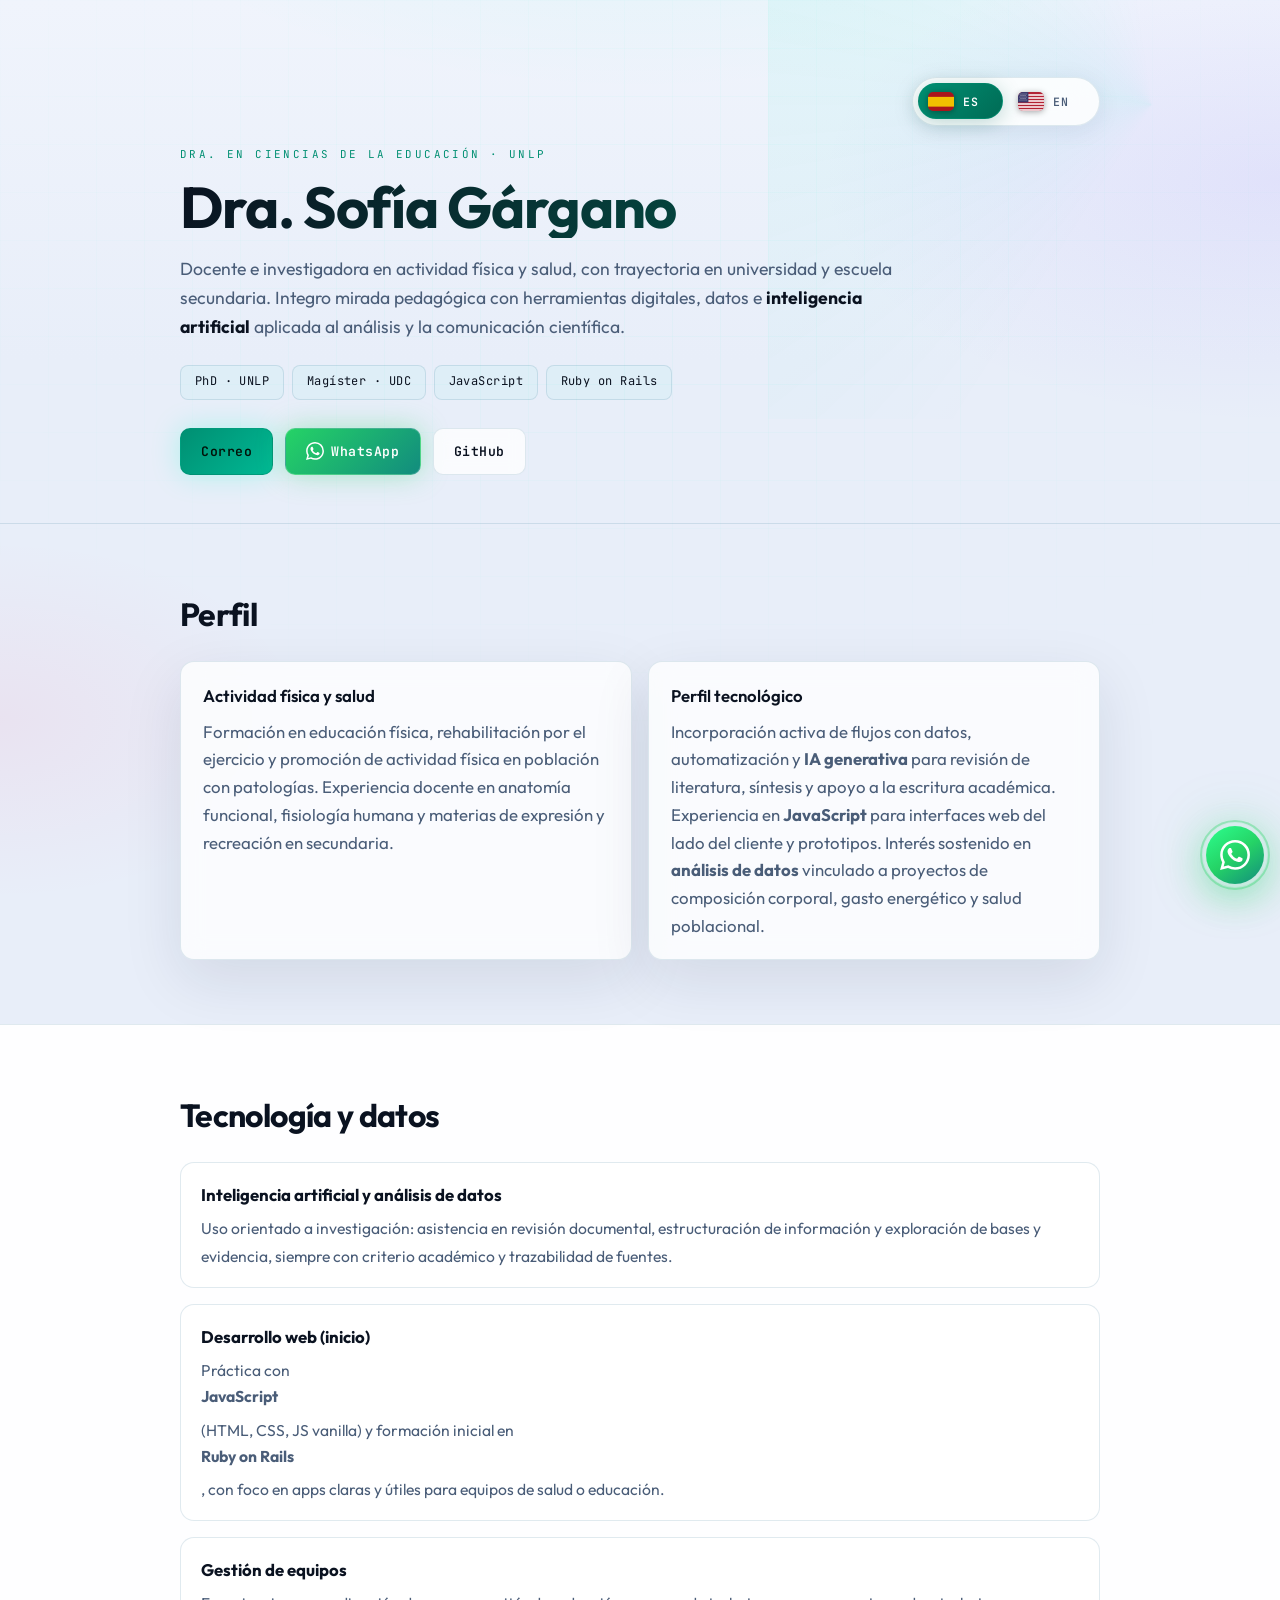
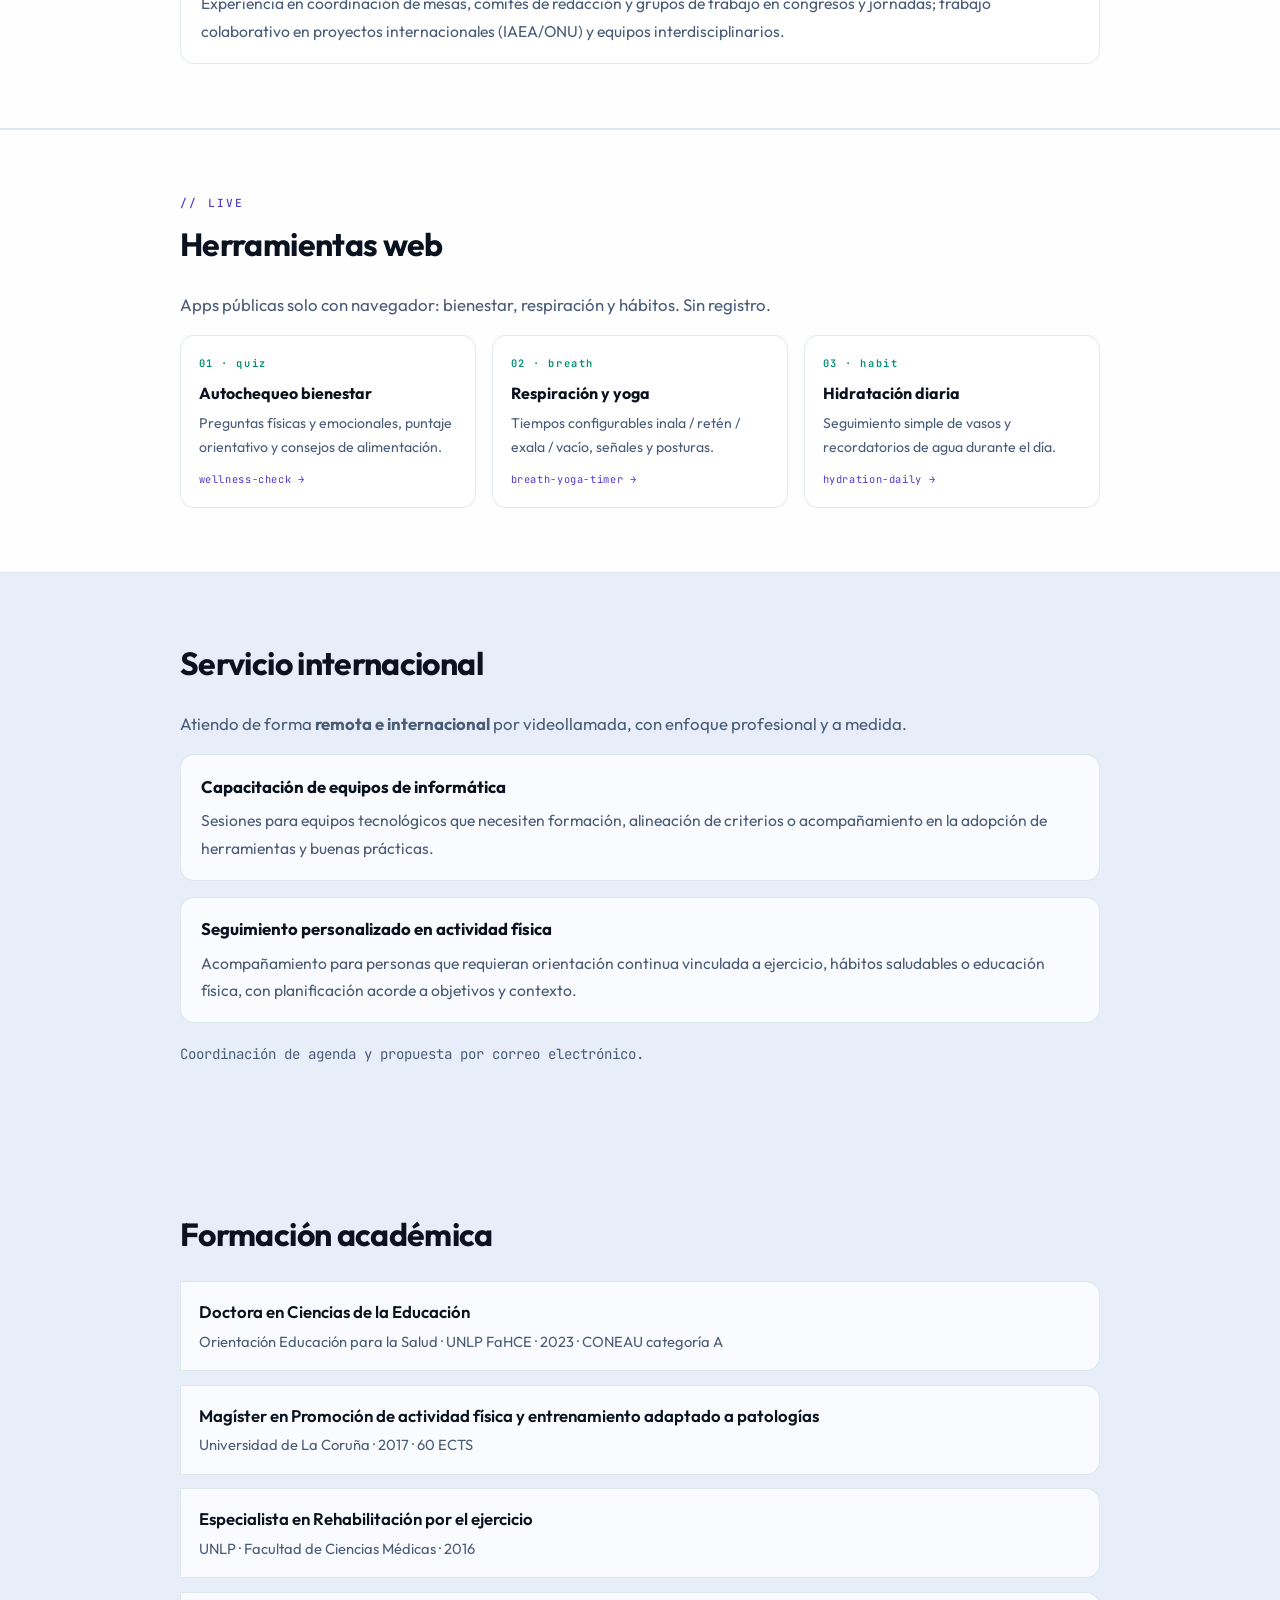
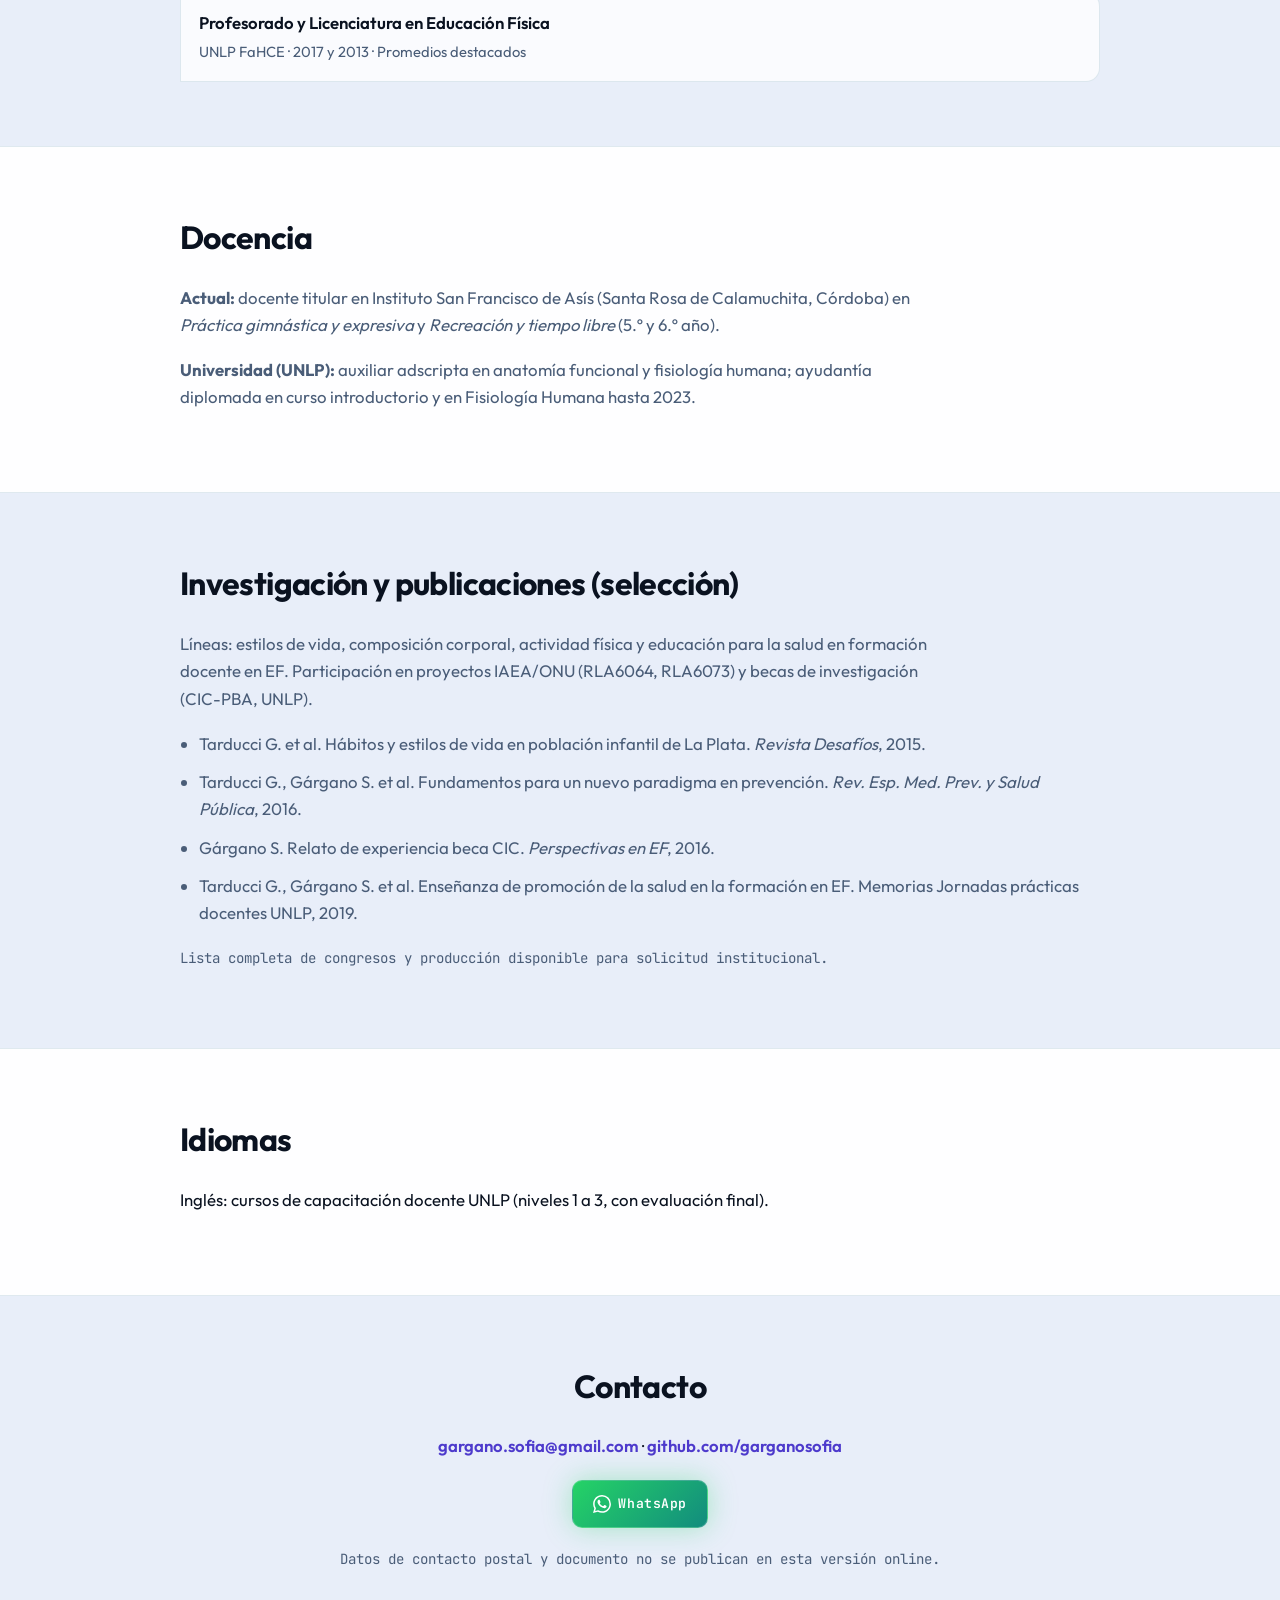
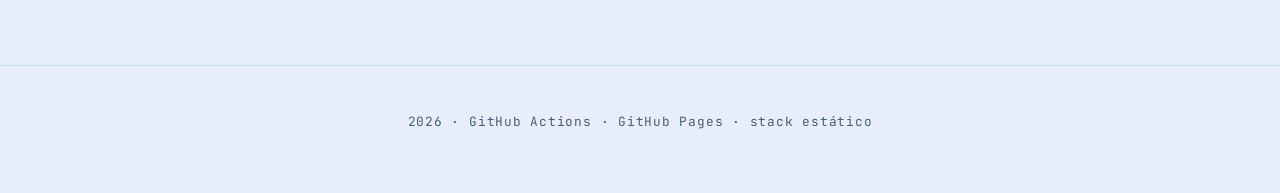
==== commit 3f29a877: "Highlight doctoral title in hero and metadata Made-with: Cursor" ====
--- a/public/index.html
+++ b/public/index.html
@@ -3,11 +3,11 @@
 <head>
   <meta charset="utf-8">
   <meta name="viewport" content="width=device-width, initial-scale=1">
-  <meta name="description" content="Sofía Gárgano — Educación física, salud, investigación y perfil tecnológico.">
+  <meta name="description" content="Dra. Sofía Gárgano — Doctora en Ciencias de la Educación. Educación física, salud, investigación y perfil tecnológico.">
   <link rel="alternate" hreflang="es" href="https://garganosofia.github.io/sofia-gargano-cv/">
   <link rel="alternate" hreflang="en" href="https://garganosofia.github.io/sofia-gargano-cv/en/">
   <link rel="alternate" hreflang="x-default" href="https://garganosofia.github.io/sofia-gargano-cv/">
-  <title>Sofía Gárgano | CV & perfil profesional</title>
+  <title>Dra. Sofía Gárgano | CV</title>
   <link rel="preconnect" href="https://fonts.googleapis.com">
   <link rel="preconnect" href="https://fonts.gstatic.com" crossorigin>
   <link href="https://fonts.googleapis.com/css2?family=JetBrains+Mono:wght@400;500;600;700&family=Outfit:wght@400;500;600;700&display=swap" rel="stylesheet">
@@ -47,8 +47,8 @@
           </a>
         </div>
       </nav>
-      <p class="eyebrow">Educación física · Salud · Tecnología</p>
-      <h1>Sofía Gárgano</h1>
+      <p class="eyebrow">Dra. en Ciencias de la Educación · UNLP</p>
+      <h1>Dra. Sofía Gárgano</h1>
       <p class="lede">
         Docente e investigadora en actividad física y salud, con trayectoria en universidad y escuela secundaria.
         Integro mirada pedagógica con herramientas digitales, datos e <strong>inteligencia artificial</strong> aplicada al análisis y la comunicación científica.
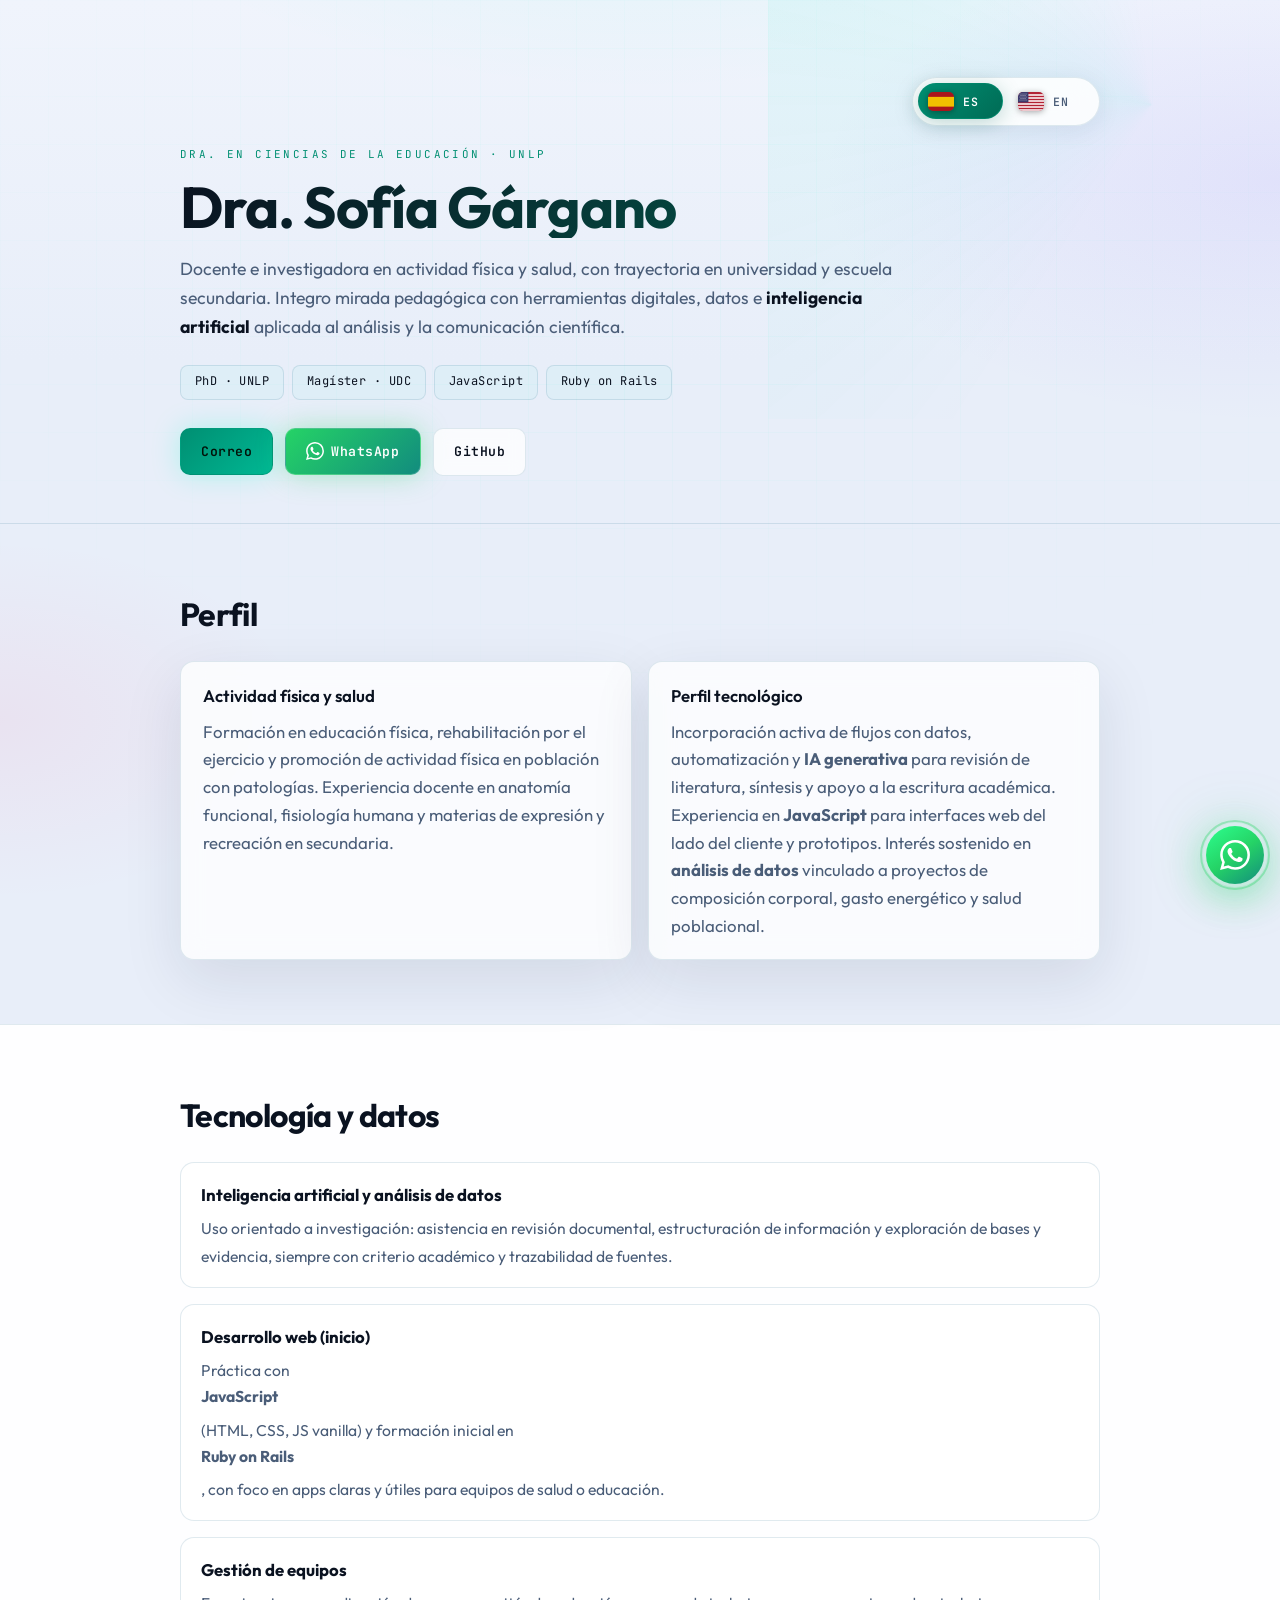
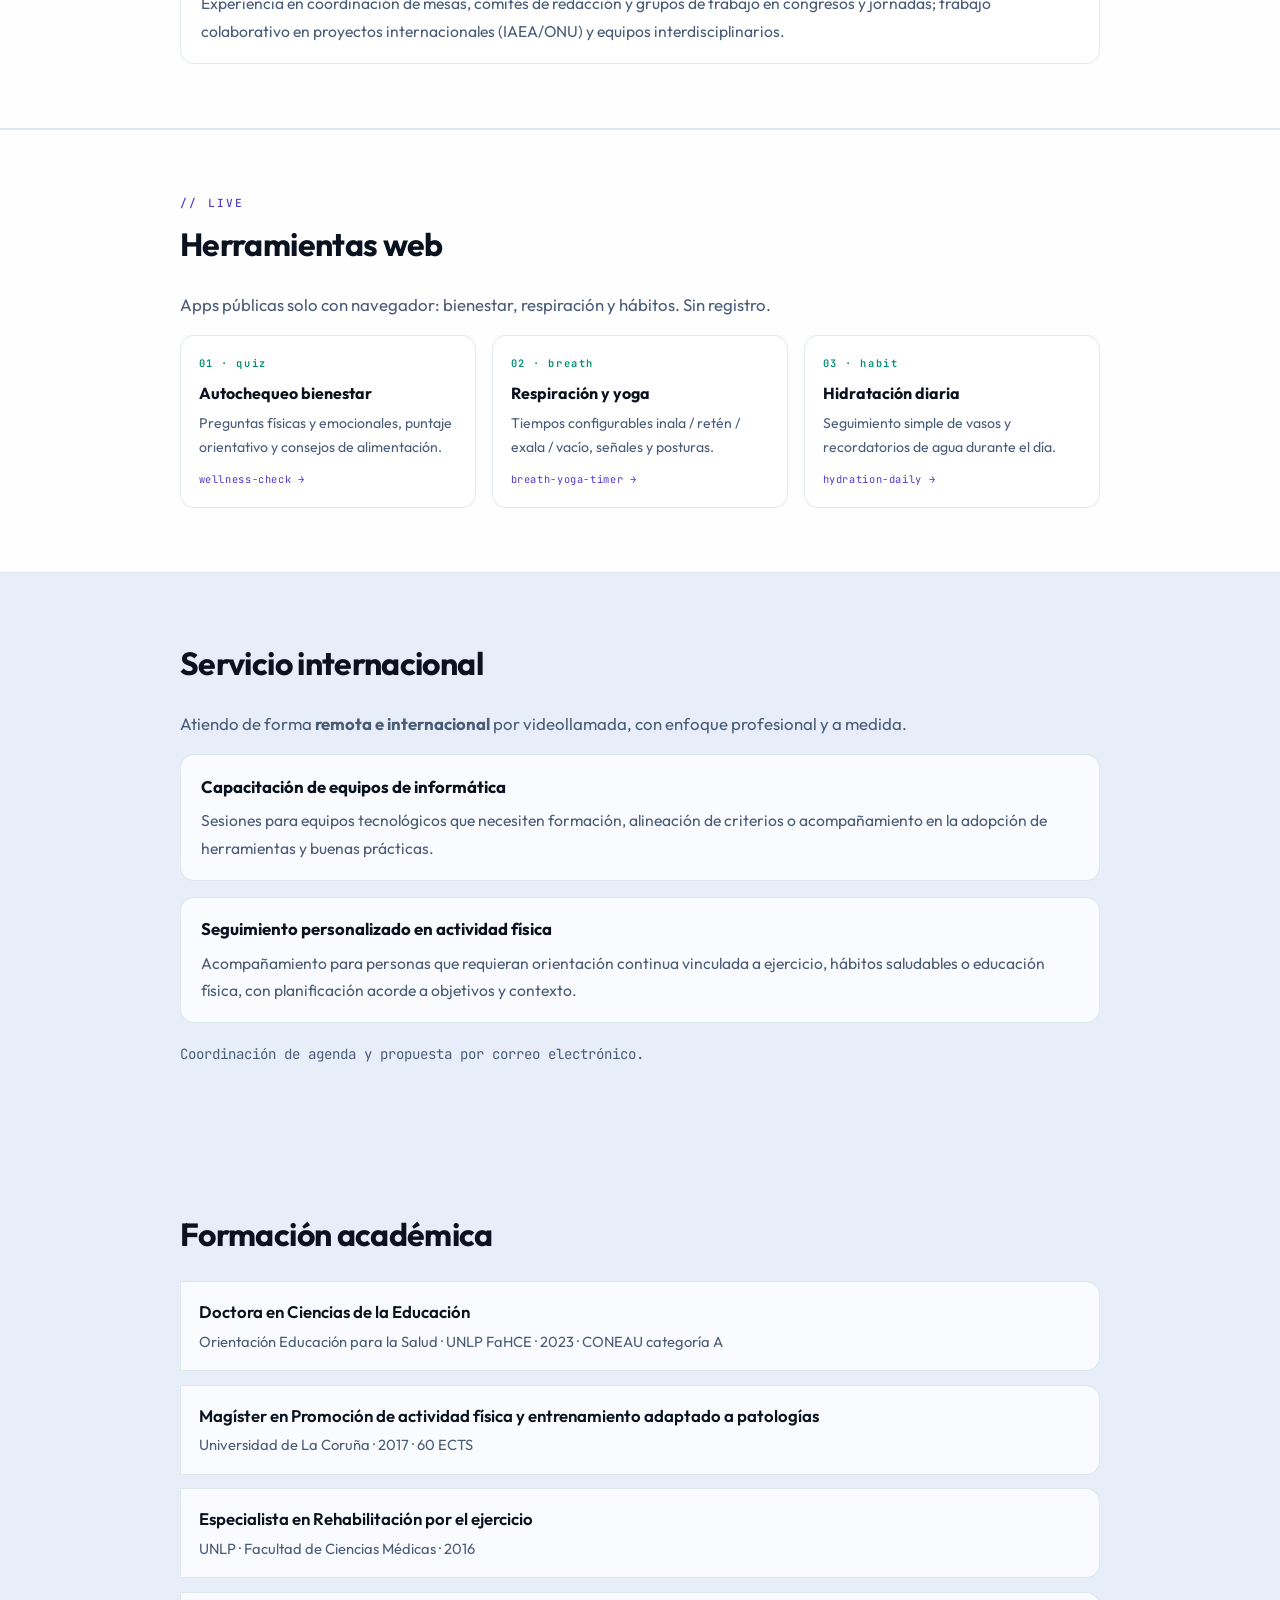
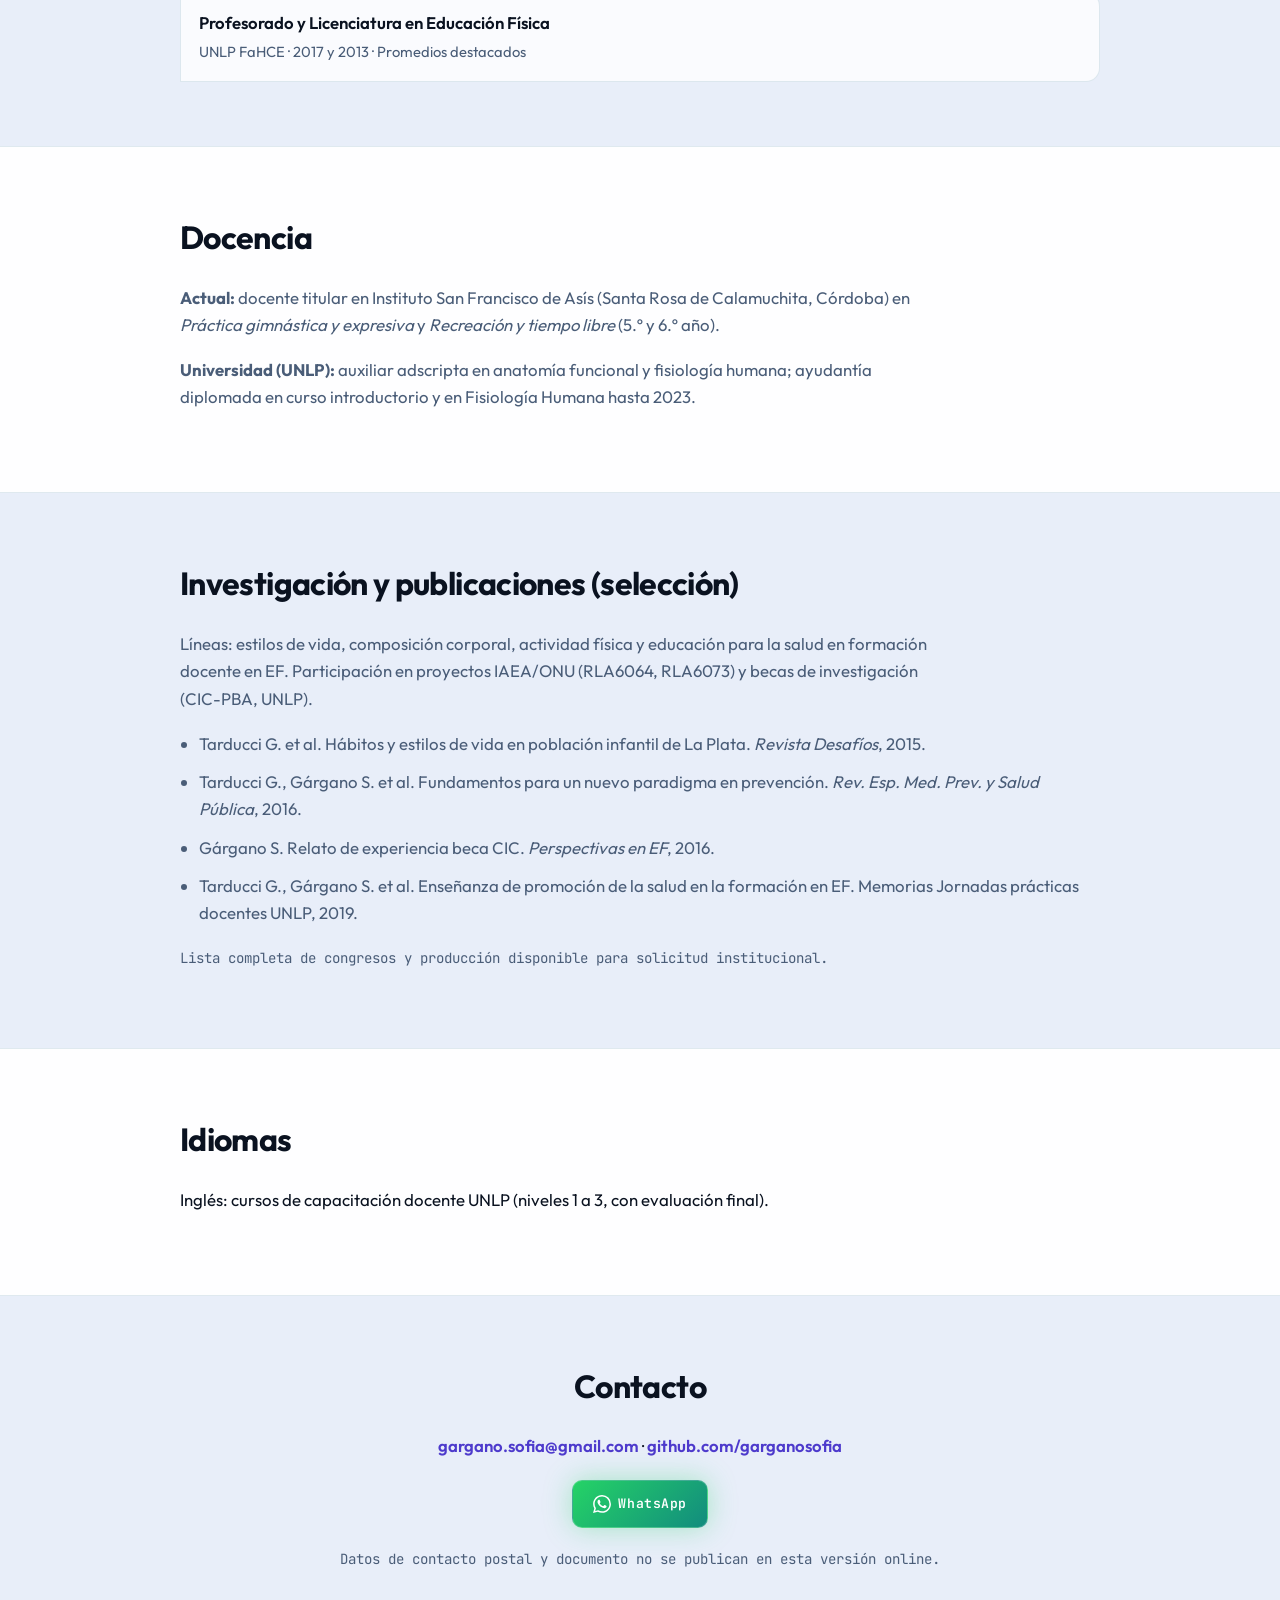
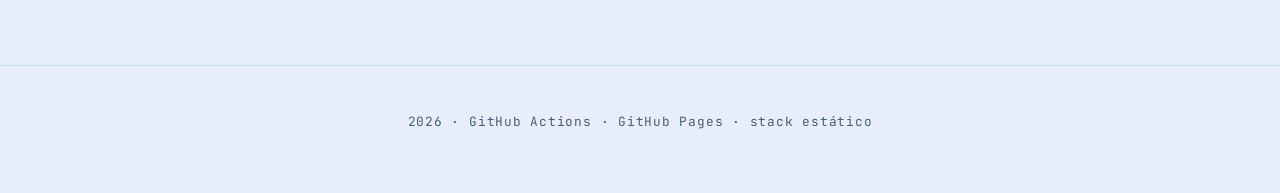
==== commit 22601f46: "Add SVG favicon and web manifest Made-with: Cursor" ====
--- a/public/index.html
+++ b/public/index.html
@@ -8,6 +8,10 @@
   <link rel="alternate" hreflang="en" href="https://garganosofia.github.io/sofia-gargano-cv/en/">
   <link rel="alternate" hreflang="x-default" href="https://garganosofia.github.io/sofia-gargano-cv/">
   <title>Dra. Sofía Gárgano | CV</title>
+  <link rel="icon" type="image/svg+xml" href="favicon.svg">
+  <link rel="apple-touch-icon" href="favicon.svg">
+  <link rel="manifest" href="site.webmanifest">
+  <meta name="theme-color" content="#06111c">
   <link rel="preconnect" href="https://fonts.googleapis.com">
   <link rel="preconnect" href="https://fonts.gstatic.com" crossorigin>
   <link href="https://fonts.googleapis.com/css2?family=JetBrains+Mono:wght@400;500;600;700&family=Outfit:wght@400;500;600;700&display=swap" rel="stylesheet">
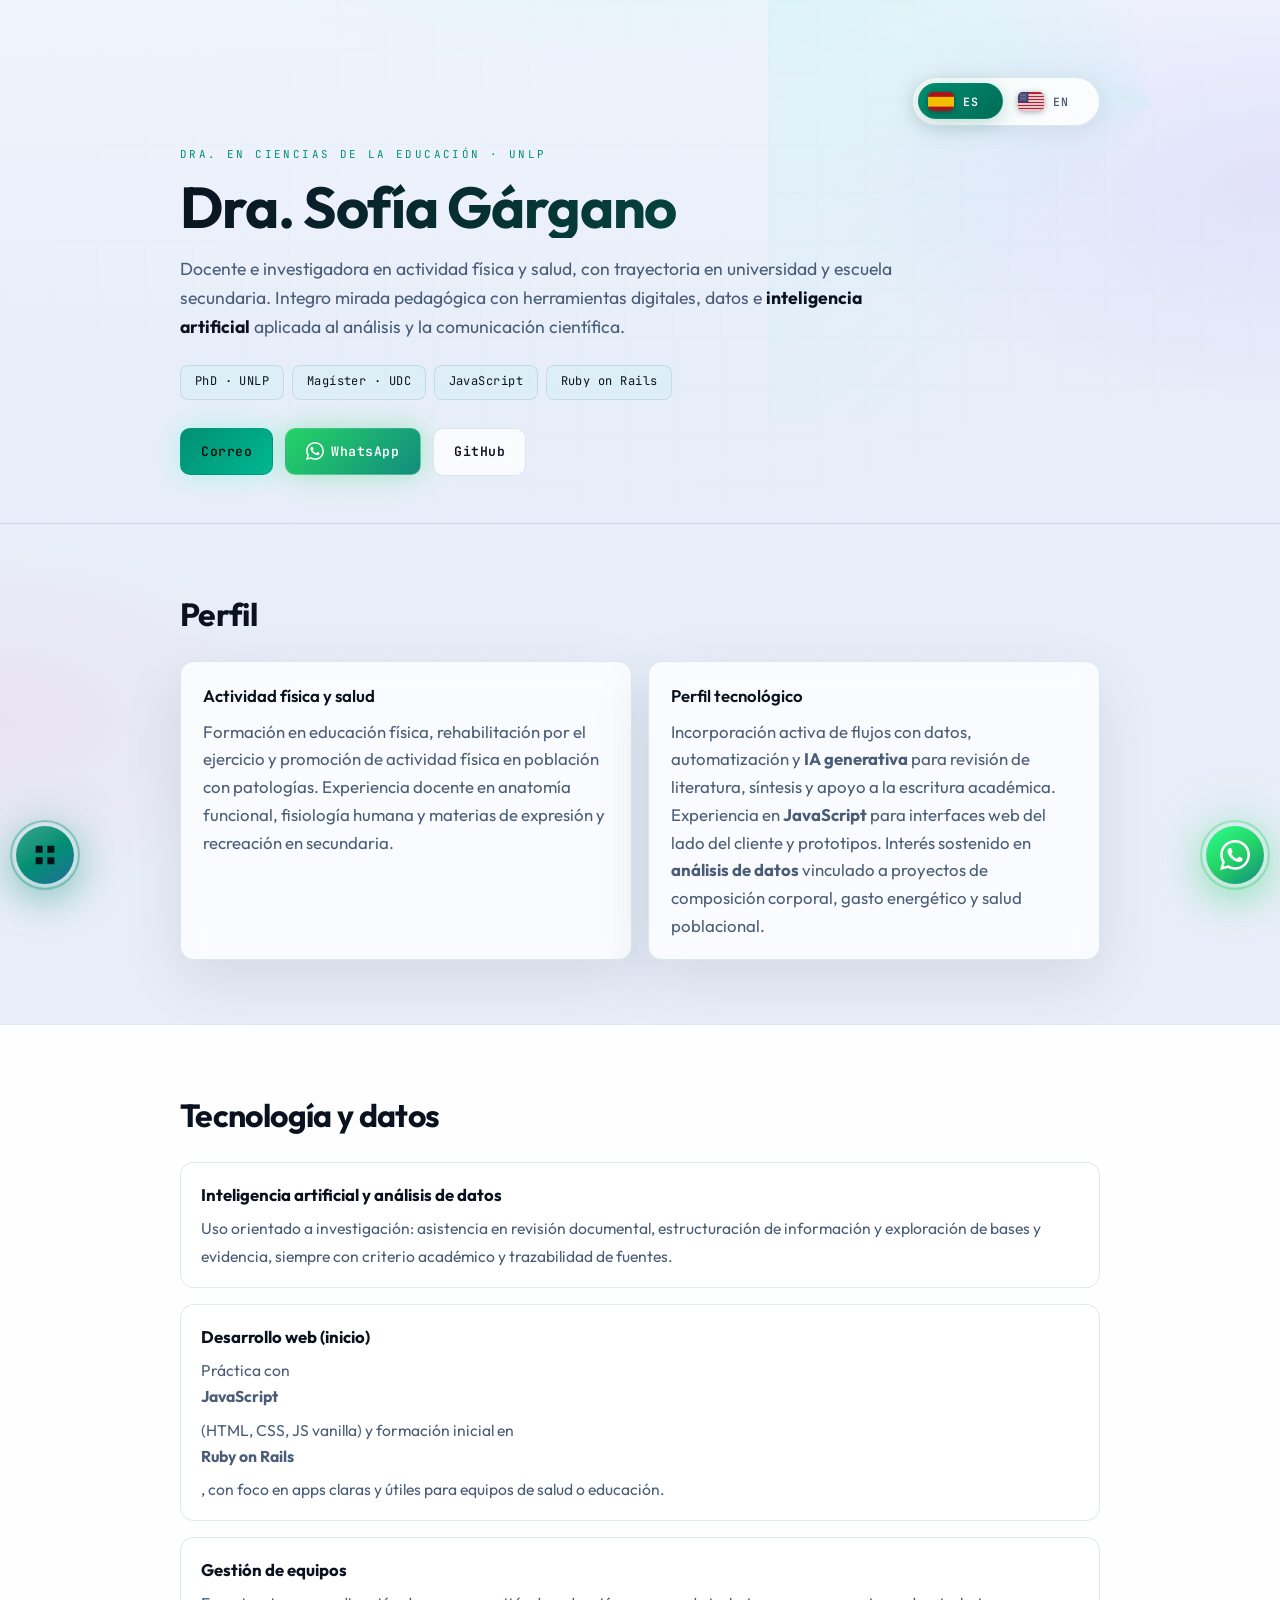
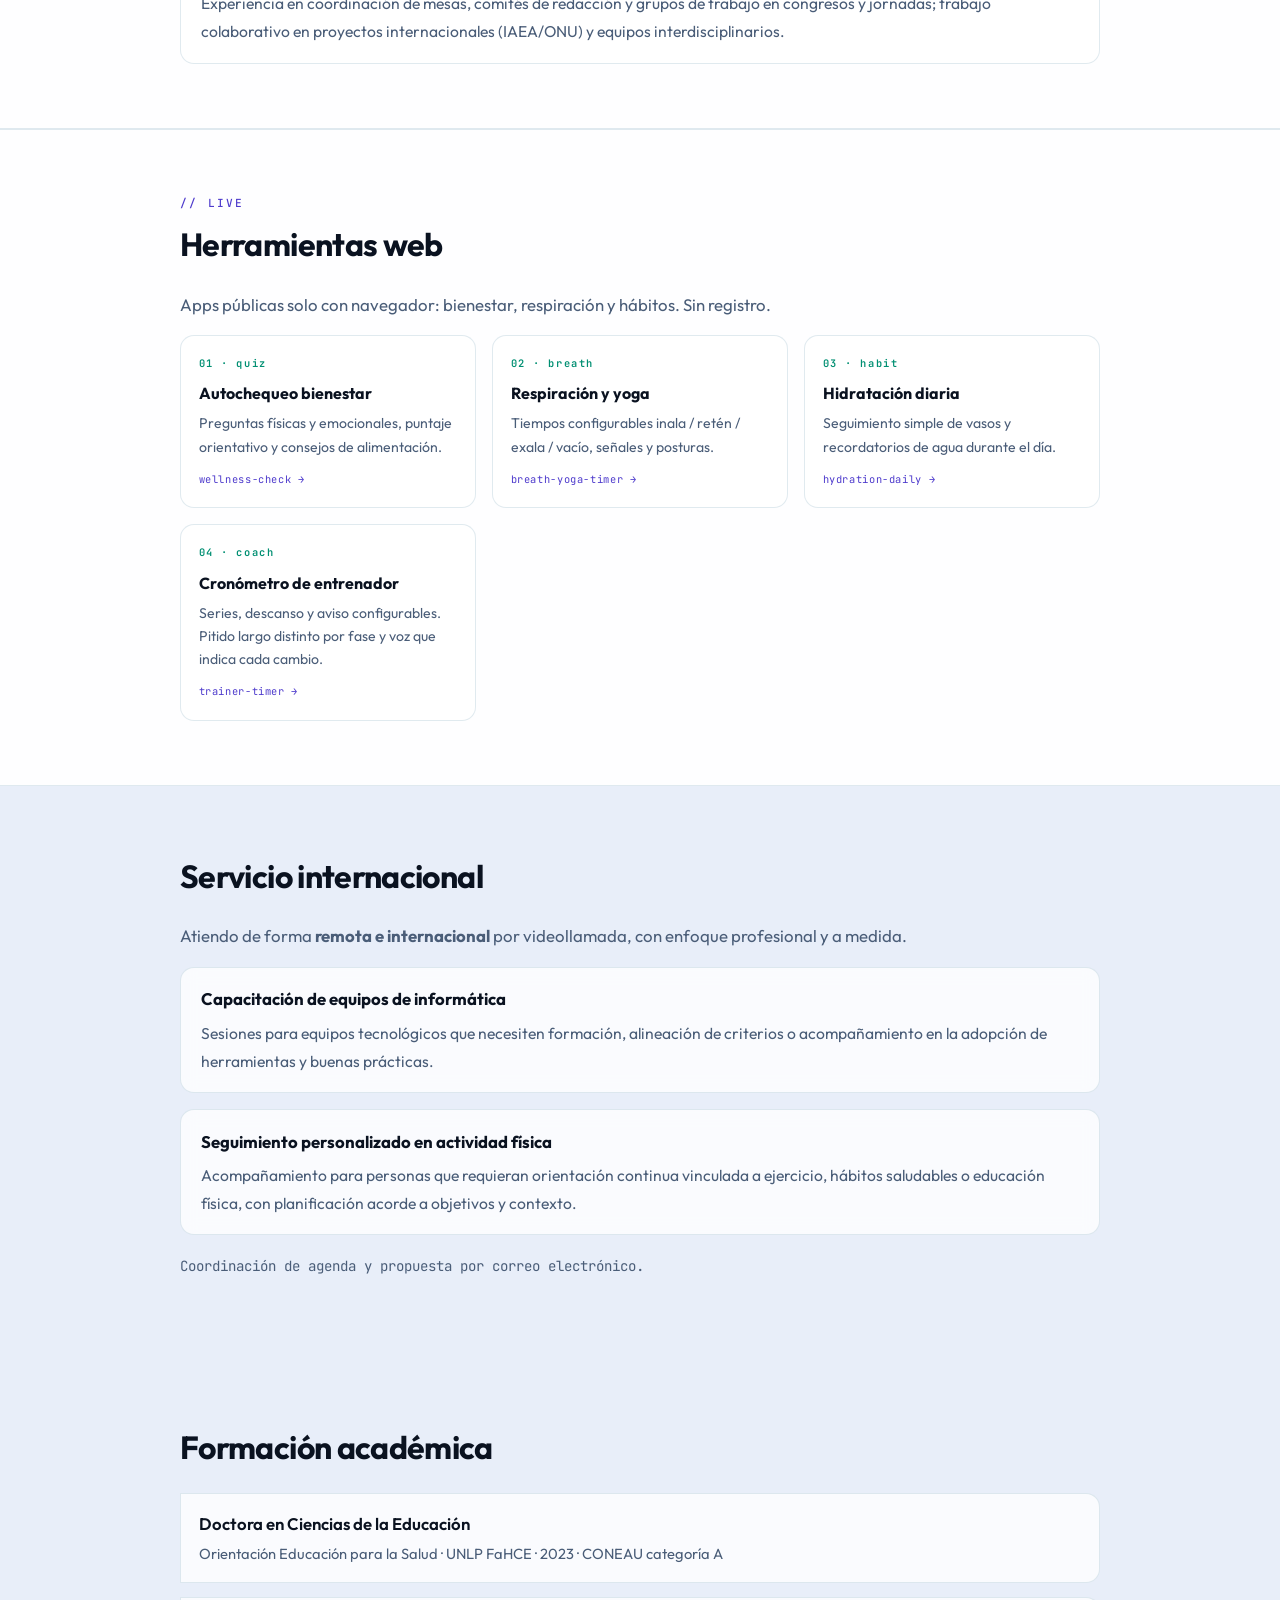
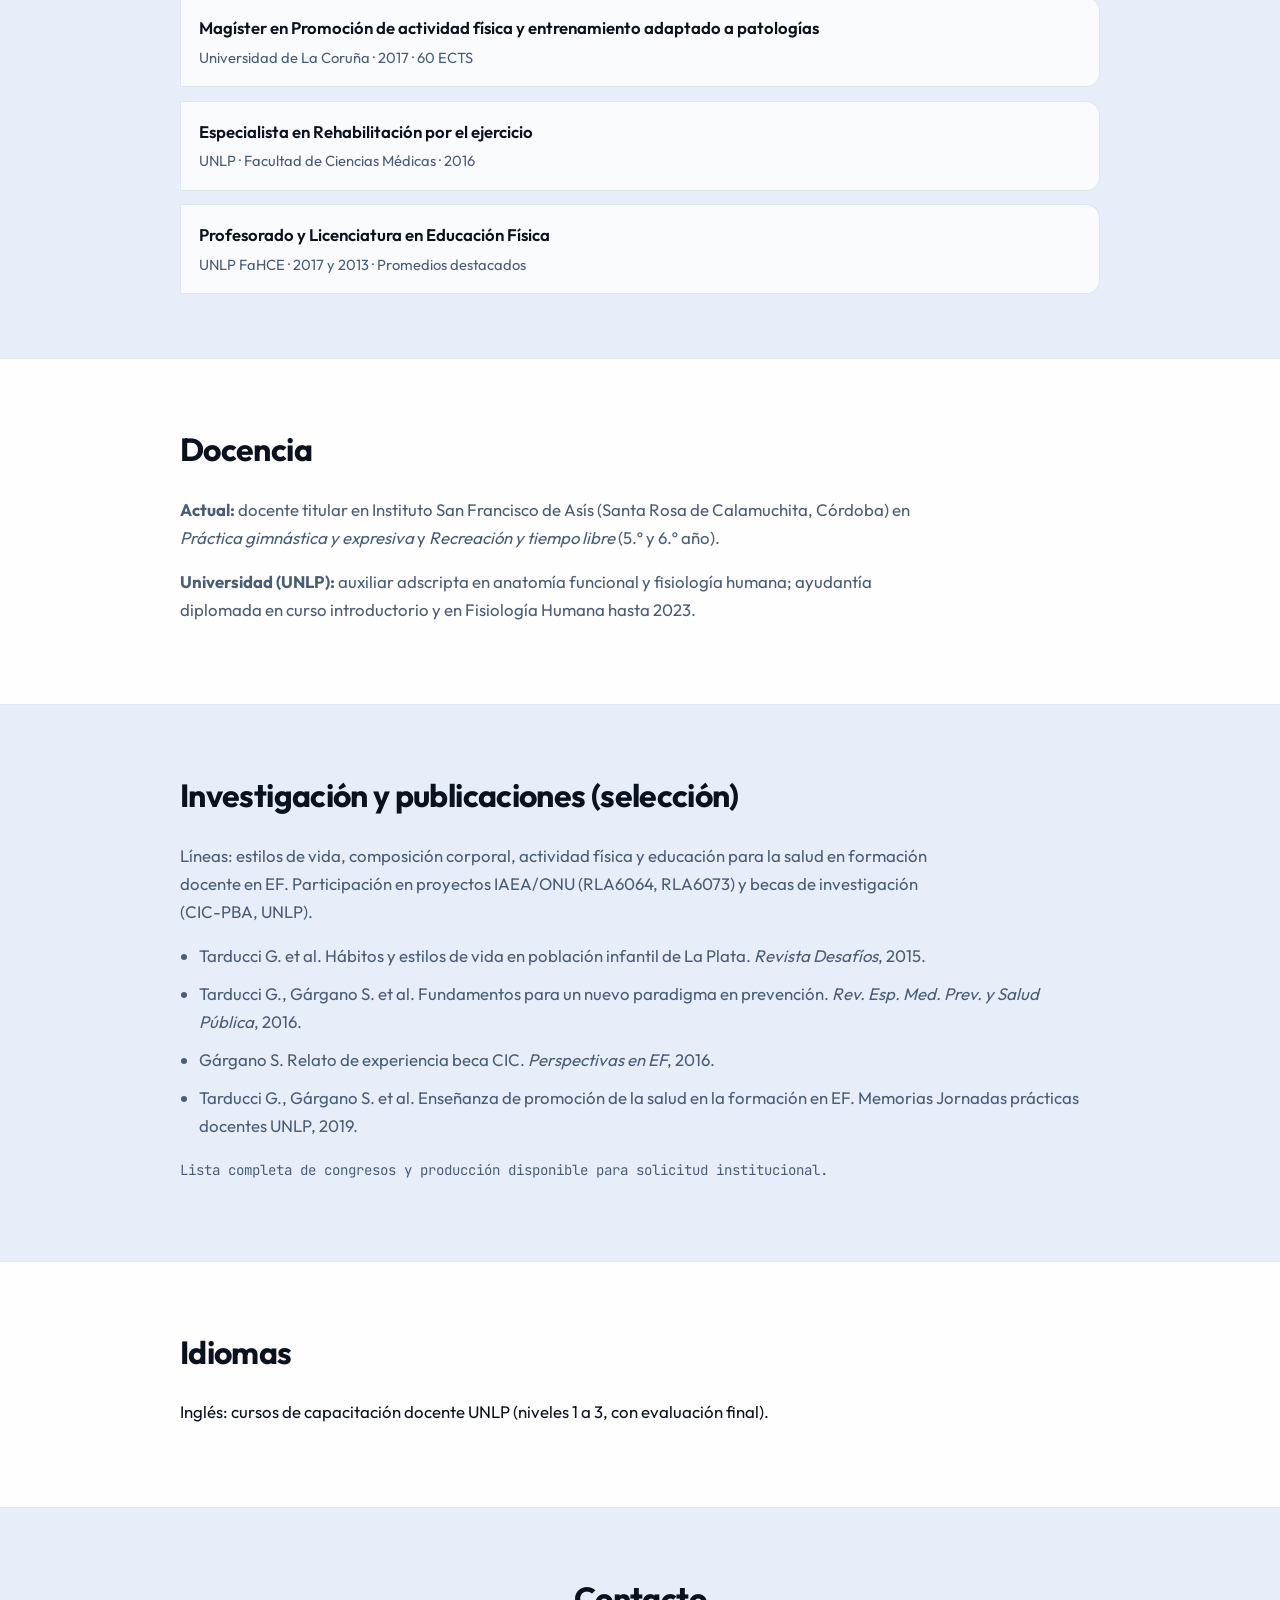
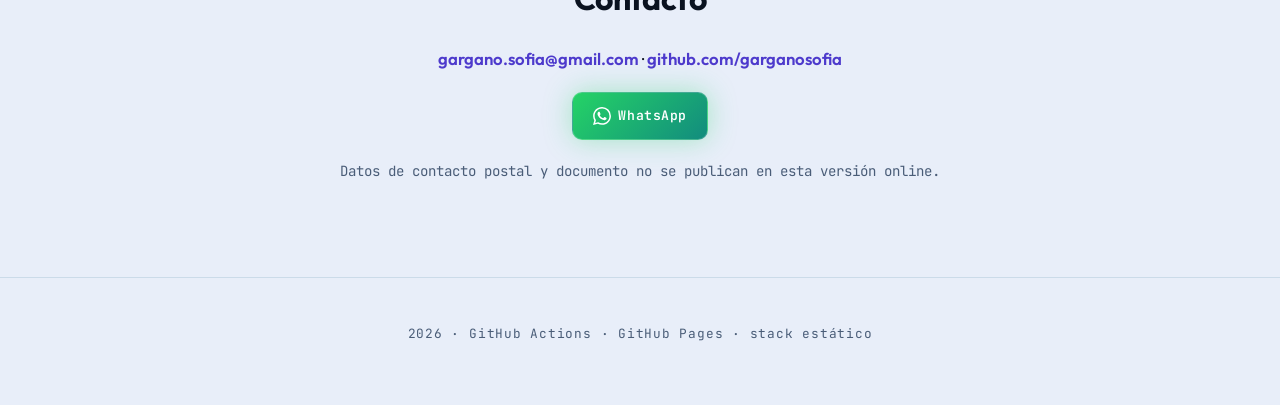
==== commit 47c401e1: "Add trainer interval timer app and floating apps dock - New self-contained app at public/trainer-tim" ====
--- a/public/index.html
+++ b/public/index.html
@@ -147,6 +147,14 @@
               <span class="app-hub__meta">hydration-daily →</span>
             </a>
           </li>
+          <li>
+            <a class="app-hub__link" href="trainer-timer/">
+              <span class="app-hub__icon">04 · coach</span>
+              <span class="app-hub__title">Cronómetro de entrenador</span>
+              <span class="app-hub__desc">Series, descanso y aviso configurables. Pitido largo distinto por fase y voz que indica cada cambio.</span>
+              <span class="app-hub__meta">trainer-timer →</span>
+            </a>
+          </li>
         </ul>
       </div>
     </section>
@@ -255,7 +263,56 @@
     <p>2026 · GitHub Actions · GitHub Pages · stack estático</p>
   </footer>
 
-  <div class="wa-dock" id="wa-dock">
+  <div class="apps-dock" id="apps-dock" data-dock data-dock-open-class="apps-dock--open">
+    <div class="apps-dock__panel" data-dock-panel role="dialog" aria-label="Apps web" hidden>
+      <button type="button" class="apps-dock__close" data-dock-close aria-label="Cerrar panel de apps">×</button>
+      <p class="apps-dock__kicker">// apps live</p>
+      <p class="apps-dock__title">Herramientas web</p>
+      <ul class="apps-dock__list">
+        <li>
+          <a class="apps-dock__item" href="https://garganosofia.github.io/wellness-check/" rel="noopener noreferrer" target="_blank">
+            <span class="apps-dock__num">01</span>
+            <span class="apps-dock__text">
+              <span class="apps-dock__name">Autochequeo bienestar</span>
+              <span class="apps-dock__desc">quiz · puntaje orientativo</span>
+            </span>
+          </a>
+        </li>
+        <li>
+          <a class="apps-dock__item" href="https://garganosofia.github.io/breath-yoga-timer/" rel="noopener noreferrer" target="_blank">
+            <span class="apps-dock__num">02</span>
+            <span class="apps-dock__text">
+              <span class="apps-dock__name">Respiración y yoga</span>
+              <span class="apps-dock__desc">inhala · retén · exhala · vacío</span>
+            </span>
+          </a>
+        </li>
+        <li>
+          <a class="apps-dock__item" href="https://garganosofia.github.io/hydration-daily/" rel="noopener noreferrer" target="_blank">
+            <span class="apps-dock__num">03</span>
+            <span class="apps-dock__text">
+              <span class="apps-dock__name">Hidratación diaria</span>
+              <span class="apps-dock__desc">vasos + recordatorios</span>
+            </span>
+          </a>
+        </li>
+        <li>
+          <a class="apps-dock__item" href="trainer-timer/">
+            <span class="apps-dock__num">04</span>
+            <span class="apps-dock__text">
+              <span class="apps-dock__name">Cronómetro de entrenador</span>
+              <span class="apps-dock__desc">series · descanso · voz</span>
+            </span>
+          </a>
+        </li>
+      </ul>
+    </div>
+    <button type="button" class="apps-dock__fab" data-dock-fab aria-expanded="false" aria-controls="apps-dock" aria-label="Abrir accesos rápidos a las apps">
+      <svg viewBox="0 0 24 24" aria-hidden="true"><path d="M4 4h6v6H4zM14 4h6v6h-6zM4 14h6v6H4zM14 14h6v6h-6z"/></svg>
+    </button>
+  </div>
+
+  <div class="wa-dock" id="wa-dock" data-dock>
     <div class="wa-dock__panel" id="wa-panel" role="dialog" aria-label="Contacto rápido" hidden>
       <button type="button" class="wa-dock__close" aria-label="Cerrar panel de contacto">×</button>
       <p class="wa-dock__kicker">Contacto directo</p>
--- a/public/assets/styles.css
+++ b/public/assets/styles.css
@@ -786,9 +786,208 @@
   opacity: 0;
 }
 
+.apps-dock {
+  position: fixed;
+  left: max(1rem, env(safe-area-inset-left));
+  bottom: max(1rem, env(safe-area-inset-bottom));
+  z-index: 100;
+  display: flex;
+  flex-direction: column;
+  align-items: flex-start;
+  gap: 0.75rem;
+  font-family: var(--sans);
+}
+
+.apps-dock__panel {
+  width: min(320px, calc(100vw - 2rem));
+  padding: 1.1rem 1.15rem 1.15rem;
+  border-radius: var(--radius);
+  border: 1px solid color-mix(in srgb, var(--accent) 40%, var(--border));
+  background: color-mix(in srgb, var(--bg-alt) 92%, rgba(0, 30, 30, 0.95));
+  backdrop-filter: blur(20px);
+  -webkit-backdrop-filter: blur(20px);
+  box-shadow:
+    0 0 0 1px rgba(0, 0, 0, 0.3),
+    0 20px 50px rgba(0, 0, 0, 0.45),
+    0 0 40px color-mix(in srgb, var(--accent) 18%, transparent);
+  text-align: left;
+  animation: wa-pop 0.35s cubic-bezier(0.34, 1.56, 0.64, 1);
+  position: relative;
+}
+
+.apps-dock__panel[hidden] {
+  display: none;
+}
+
+.apps-dock__close {
+  position: absolute;
+  top: 0.5rem;
+  right: 0.5rem;
+  width: 2rem;
+  height: 2rem;
+  border: none;
+  border-radius: 8px;
+  background: rgba(255, 255, 255, 0.06);
+  color: var(--muted);
+  font-size: 1.25rem;
+  line-height: 1;
+  cursor: pointer;
+  display: flex;
+  align-items: center;
+  justify-content: center;
+}
+
+.apps-dock__close:hover {
+  color: var(--text);
+  background: rgba(255, 255, 255, 0.1);
+}
+
+.apps-dock__kicker {
+  font-family: var(--mono);
+  font-size: 0.62rem;
+  letter-spacing: 0.2em;
+  color: var(--accent);
+  margin: 0 0 0.65rem;
+  text-transform: uppercase;
+}
+
+.apps-dock__title {
+  margin: 0 0 0.85rem;
+  font-size: 1rem;
+  font-weight: 700;
+  color: var(--text);
+}
+
+.apps-dock__list {
+  list-style: none;
+  margin: 0;
+  padding: 0;
+  display: grid;
+  gap: 0.5rem;
+}
+
+.apps-dock__item {
+  display: flex;
+  align-items: center;
+  gap: 0.75rem;
+  padding: 0.65rem 0.75rem;
+  border-radius: 12px;
+  background: color-mix(in srgb, var(--bg) 65%, transparent);
+  border: 1px solid var(--border);
+  color: var(--text);
+  text-decoration: none;
+  transition: transform 0.15s ease, background 0.2s ease, border-color 0.2s ease;
+}
+
+.apps-dock__item:hover {
+  transform: translateX(2px);
+  border-color: color-mix(in srgb, var(--accent) 50%, transparent);
+  background: color-mix(in srgb, var(--accent) 10%, var(--bg));
+}
+
+.apps-dock__num {
+  font: 700 0.7rem var(--mono);
+  letter-spacing: 0.08em;
+  color: var(--accent);
+  background: color-mix(in srgb, var(--accent) 12%, transparent);
+  border: 1px solid color-mix(in srgb, var(--accent) 30%, transparent);
+  padding: 0.3rem 0.5rem;
+  border-radius: 8px;
+  min-width: 2.4rem;
+  text-align: center;
+}
+
+.apps-dock__text {
+  display: flex;
+  flex-direction: column;
+  gap: 2px;
+  min-width: 0;
+}
+
+.apps-dock__name {
+  font-weight: 600;
+  font-size: 0.92rem;
+  line-height: 1.2;
+}
+
+.apps-dock__desc {
+  font-size: 0.72rem;
+  color: var(--muted);
+  font-family: var(--mono);
+  letter-spacing: 0.02em;
+}
+
+.apps-dock__fab {
+  width: 58px;
+  height: 58px;
+  border-radius: 50%;
+  border: none;
+  cursor: pointer;
+  display: flex;
+  align-items: center;
+  justify-content: center;
+  background: linear-gradient(145deg, color-mix(in srgb, var(--accent) 80%, white), var(--accent), color-mix(in srgb, var(--accent) 60%, var(--accent-2)));
+  color: #001218;
+  box-shadow:
+    0 0 0 3px color-mix(in srgb, var(--bg) 40%, transparent),
+    0 12px 40px color-mix(in srgb, var(--accent) 45%, transparent),
+    0 0 60px color-mix(in srgb, var(--accent) 25%, transparent);
+  transition: transform 0.2s ease, box-shadow 0.2s ease;
+  position: relative;
+}
+
+.apps-dock__fab::after {
+  content: "";
+  position: absolute;
+  inset: -6px;
+  border-radius: 50%;
+  border: 2px solid color-mix(in srgb, var(--accent) 35%, transparent);
+  animation: wa-pulse 2.4s ease-out infinite;
+  pointer-events: none;
+}
+
+.apps-dock__fab:hover {
+  transform: scale(1.06);
+  box-shadow:
+    0 0 0 3px color-mix(in srgb, var(--bg) 40%, transparent),
+    0 16px 48px color-mix(in srgb, var(--accent) 55%, transparent);
+}
+
+.apps-dock__fab:focus-visible {
+  outline: 3px solid var(--accent-2);
+  outline-offset: 4px;
+}
+
+.apps-dock__fab svg {
+  width: 28px;
+  height: 28px;
+  fill: currentColor;
+  position: relative;
+  z-index: 1;
+}
+
+.apps-dock--open .apps-dock__fab::after {
+  animation: none;
+  opacity: 0;
+}
+
+@media (max-width: 380px) {
+  .wa-dock,
+  .apps-dock {
+    bottom: max(0.6rem, env(safe-area-inset-bottom));
+  }
+  .wa-dock__fab,
+  .apps-dock__fab {
+    width: 52px;
+    height: 52px;
+  }
+}
+
 @media (prefers-reduced-motion: reduce) {
   .wa-dock__fab::after,
-  .wa-dock__panel {
+  .wa-dock__panel,
+  .apps-dock__fab::after,
+  .apps-dock__panel {
     animation: none;
   }
 
